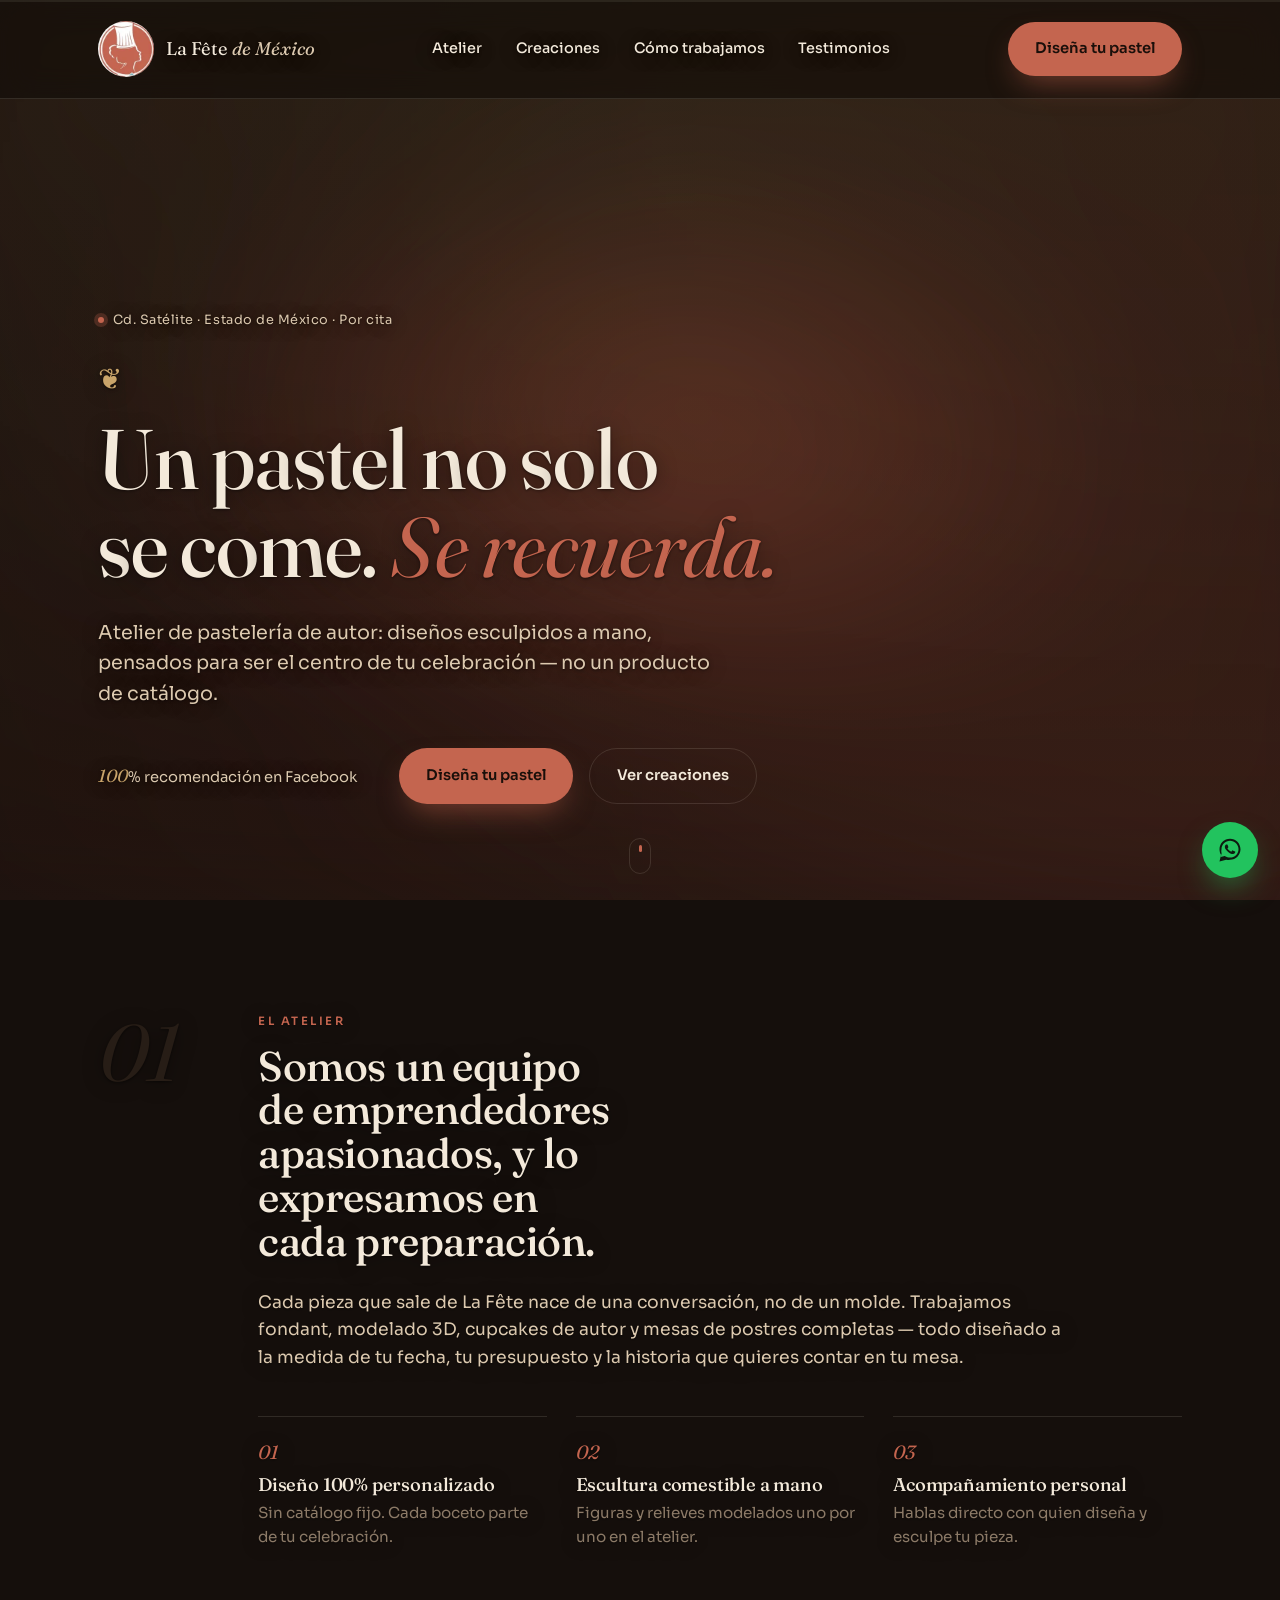
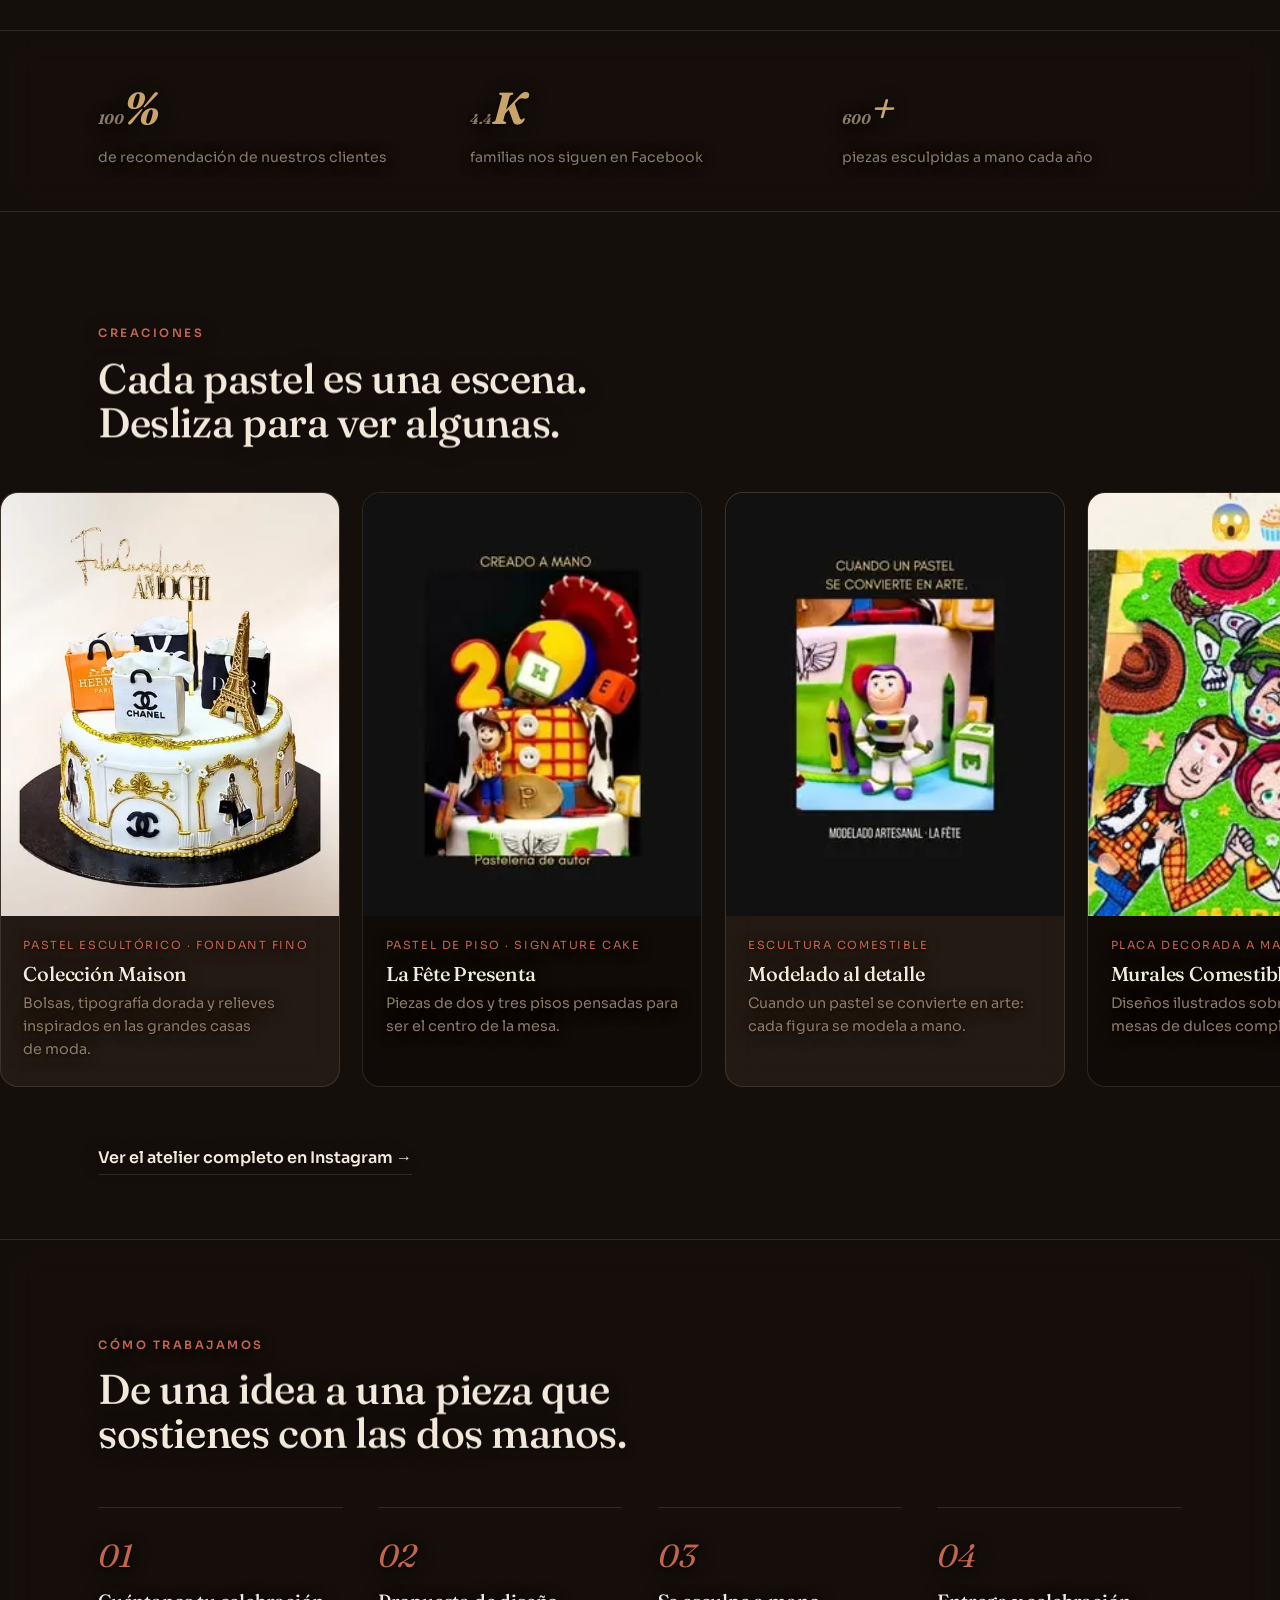
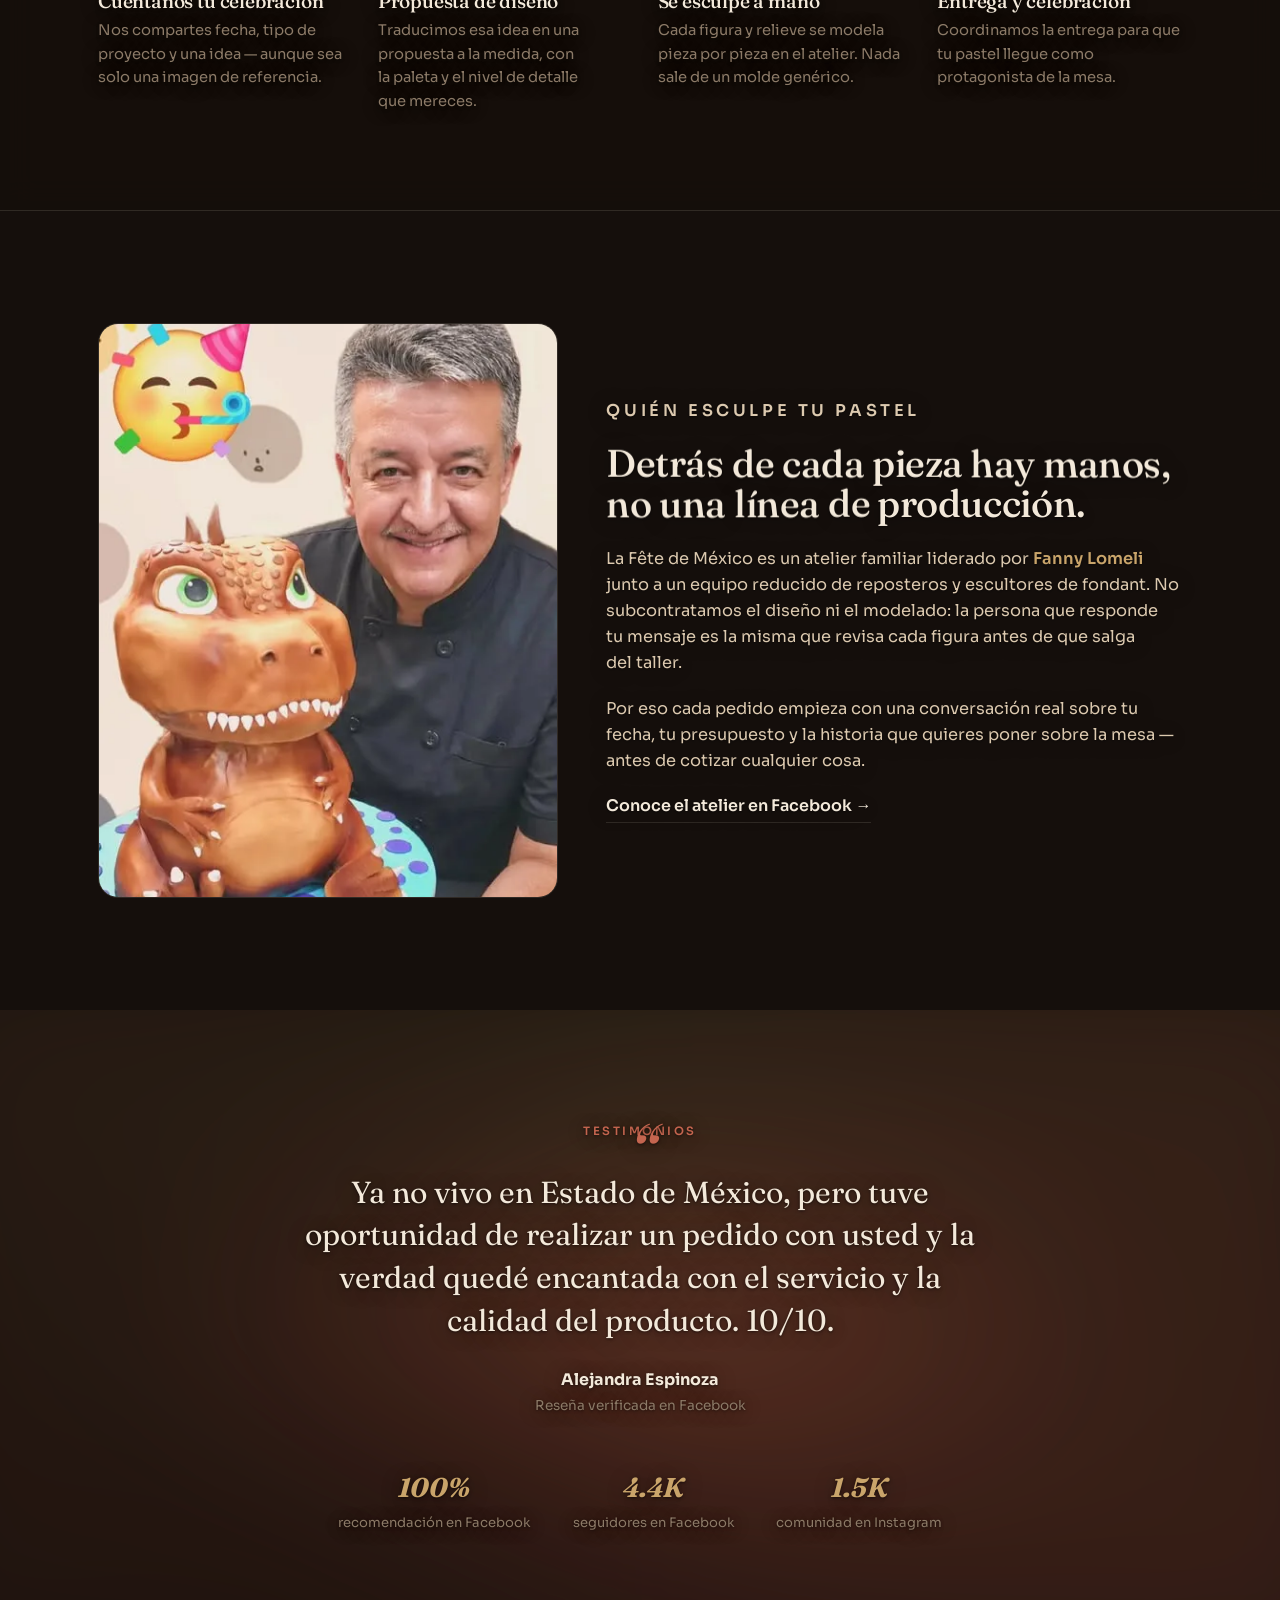
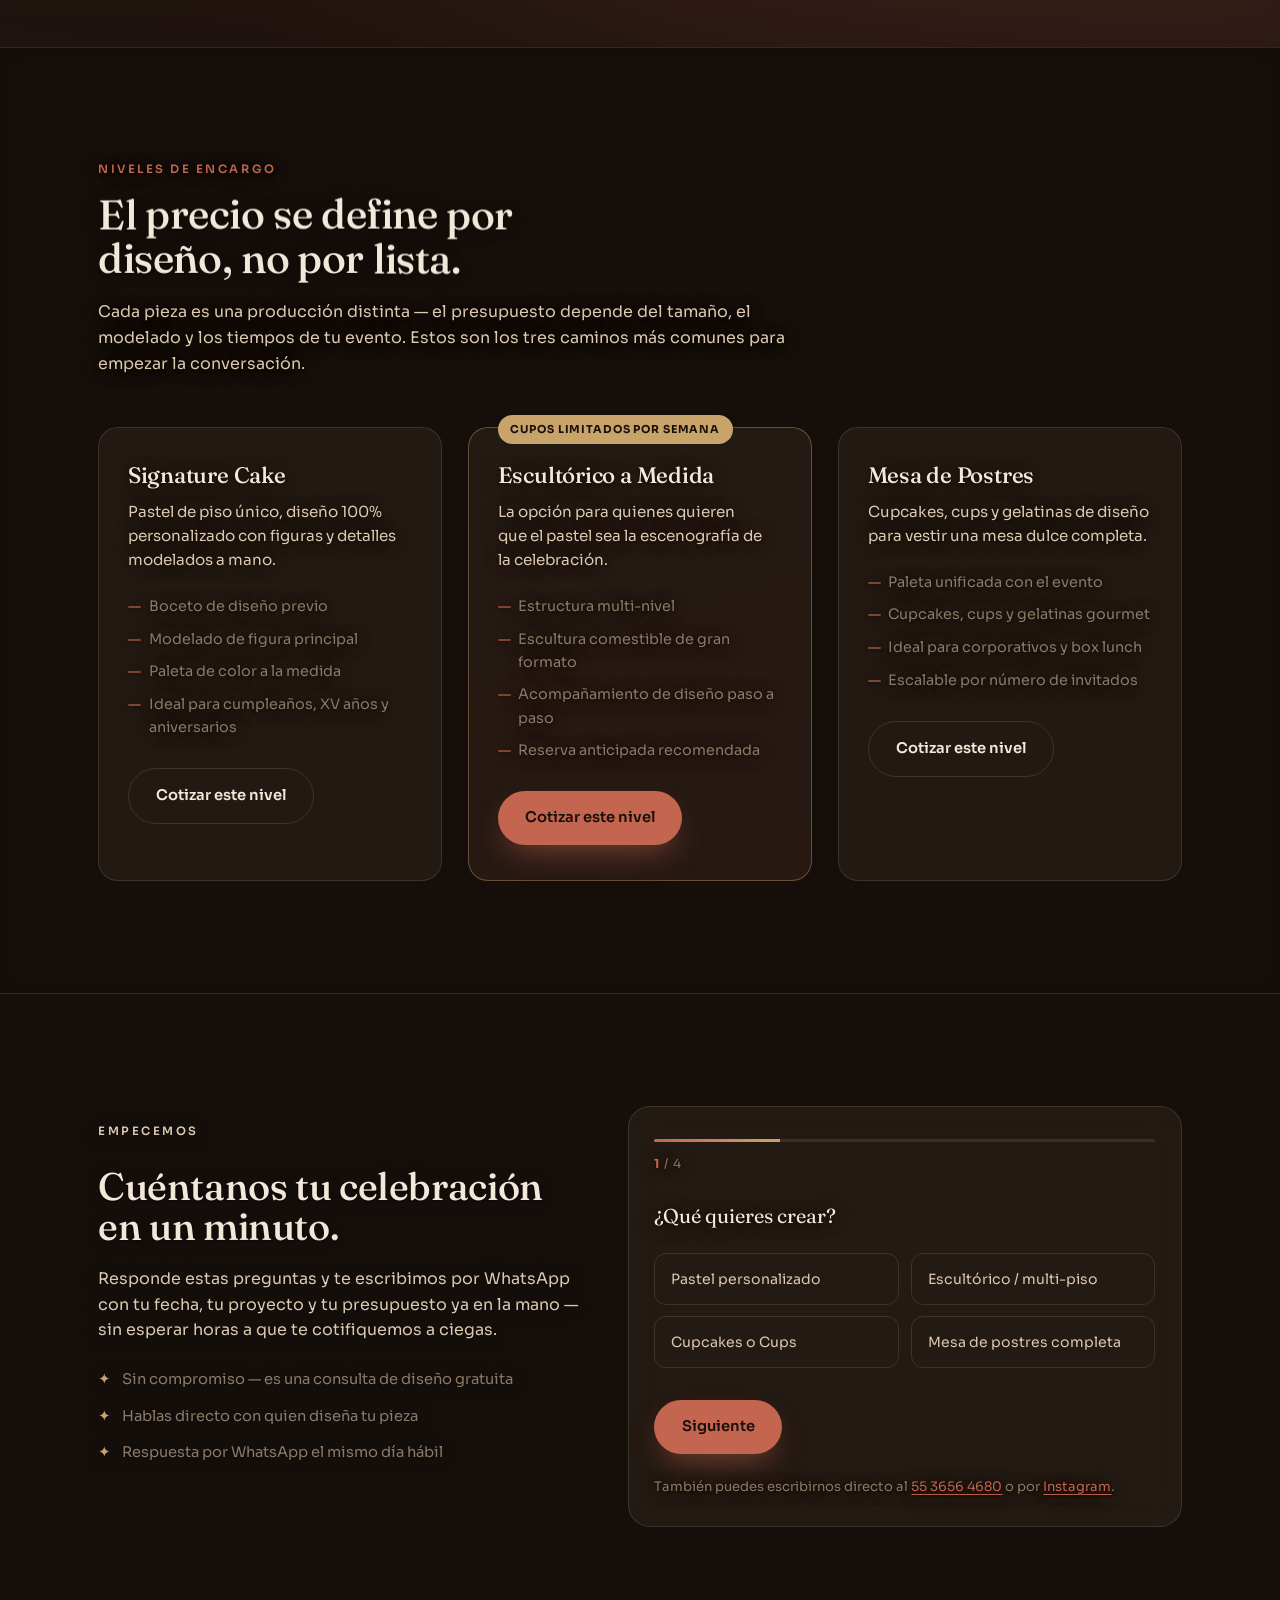
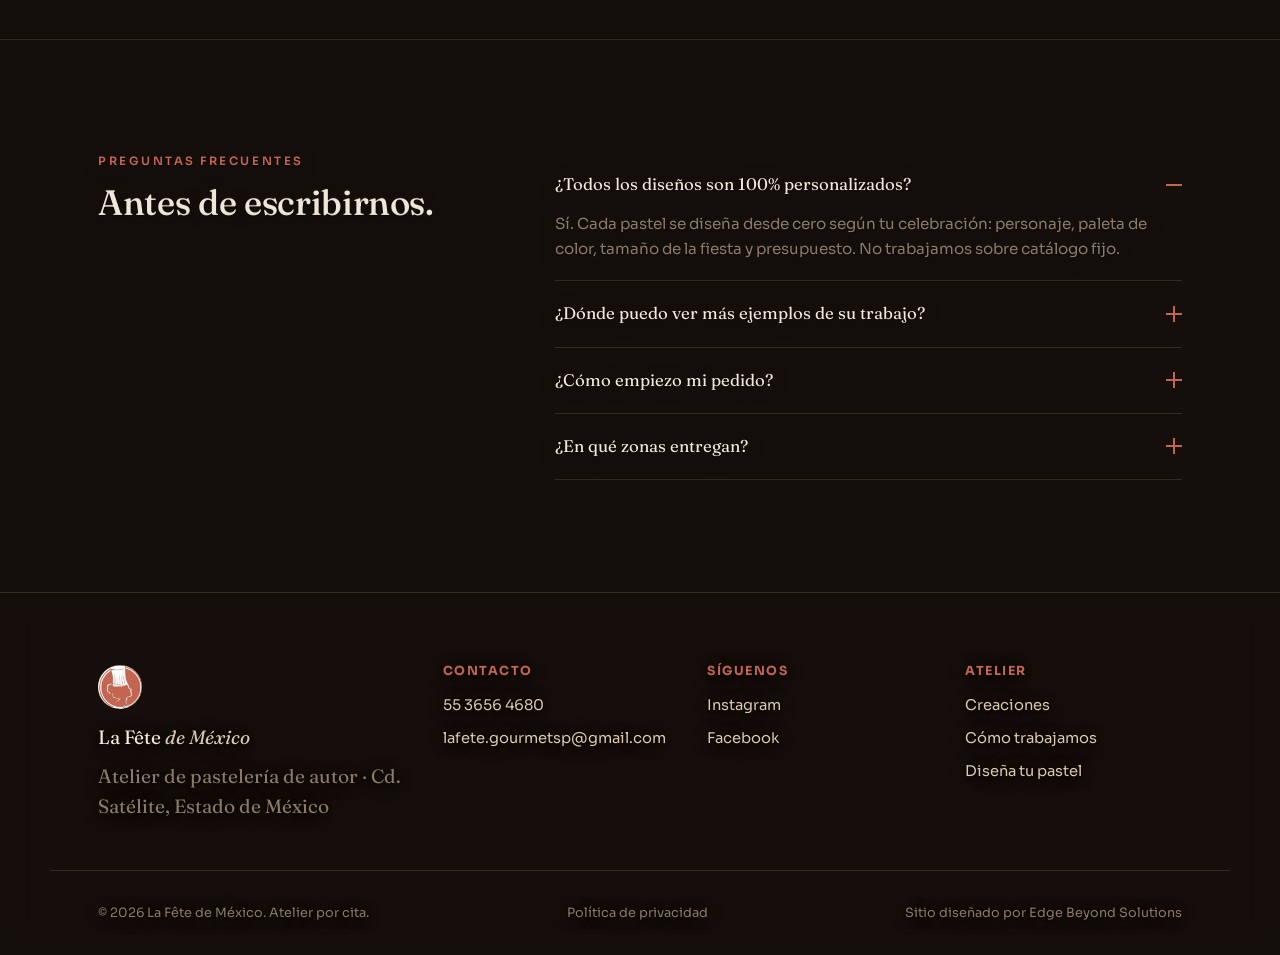
==== index.html @ 882f6e7d "Se integra video a sitio Se integra video a sitio" ====
<!doctype html>
<html lang="es-MX">
<head>
<meta charset="UTF-8" />
<meta name="viewport" content="width=device-width, initial-scale=1, viewport-fit=cover" />
<title>La Fête de México — Atelier de Pastelería de Autor</title>
<meta name="description" content="Atelier de pastelería de autor en Cd. Satélite, Estado de México. Pasteles fondant, esculturas comestibles, mesas de postres y cupcakes 100% personalizados, por cita." />

<!-- Open Graph -->
<meta property="og:type" content="website" />
<meta property="og:site_name" content="La Fête de México" />
<meta property="og:title" content="La Fête de México — Atelier de Pastelería de Autor" />
<meta property="og:description" content="Cada pastel es una escena que se recuerda. Diseño 100% personalizado, esculpido a mano en Cd. Satélite, Estado de México." />
<meta property="og:image" content="assets/img/cake-luxury-chanel.webp" />
<meta property="og:locale" content="es_MX" />
<meta property="og:url" content="https://lafetedemexico.mx/" />

<!-- Twitter Card -->
<meta name="twitter:card" content="summary_large_image" />
<meta name="twitter:title" content="La Fête de México — Atelier de Pastelería de Autor" />
<meta name="twitter:description" content="Pasteles y esculturas comestibles 100% personalizadas. Diseño, boceto y entrega por cita." />
<meta name="twitter:image" content="assets/img/cake-luxury-chanel.webp" />

<link rel="canonical" href="https://lafetedemexico.mx/" />
<link rel="icon" type="image/webp" href="assets/img/logo.webp" />
<link rel="apple-touch-icon" href="assets/img/logo.webp" />
<meta name="theme-color" content="#150F0C" />

<link rel="preconnect" href="https://fonts.googleapis.com" />
<link rel="preconnect" href="https://fonts.gstatic.com" crossorigin />
<link rel="stylesheet" href="https://fonts.googleapis.com/css2?family=Fraunces:ital,opsz,wght@0,9..144,300;0,9..144,500;0,9..144,600;1,9..144,400;1,9..144,500&family=Sora:wght@300;400;500;600;700&display=swap" />

<link rel="stylesheet" href="styles.css?v=20260913" />

<script type="application/ld+json">
{
  "@context": "https://schema.org",
  "@type": "Bakery",
  "name": "La Fête de México",
  "image": "https://lafetedemexico.mx/assets/img/cake-luxury-chanel.webp",
  "telephone": "+52 55 3656 4680",
  "email": "lafete.gourmetsp@gmail.com",
  "address": {
    "@type": "PostalAddress",
    "addressLocality": "Ciudad Satélite",
    "addressRegion": "Estado de México",
    "addressCountry": "MX"
  },
  "servesCuisine": "Pastelería de autor",
  "priceRange": "$$",
  "sameAs": [
    "https://www.instagram.com/lafetedemexico/",
    "https://www.facebook.com/lafetedemexico"
  ]
}
</script>
</head>
<body>
<a class="skip-link" href="#contenido">Saltar al contenido</a>

<div class="site-video-bg" aria-hidden="true">
  <video autoplay muted loop playsinline webkit-playsinline preload="auto">
    <source src="assets/video/hero-bg-mezcla-ingredientes.mp4" type="video/mp4" />
  </video>
</div>

<!-- Splash -->
<div class="splash" data-splash aria-hidden="true">
  <div class="splash-inner">
    <img src="assets/img/logo.webp" alt="" class="splash-logo" width="72" height="72" />
    <span class="splash-line"></span>
    <span class="splash-word">La Fête</span>
  </div>
</div>

<div class="scroll-progress" aria-hidden="true"><span data-scroll-progress></span></div>

<!-- NAV -->
<header class="nav" data-nav>
  <div class="nav-inner container">
    <a class="nav-brand" href="#top">
      <img src="assets/img/logo.webp" alt="La Fête de México" width="56" height="56" />
      <span>La Fête <em>de México</em></span>
    </a>
    <nav class="nav-links" aria-label="Navegación principal">
      <a class="nav-link" href="#atelier">Atelier</a>
      <a class="nav-link" href="#creaciones">Creaciones</a>
      <a class="nav-link" href="#proceso">Cómo trabajamos</a>
      <a class="nav-link" href="#testimonios">Testimonios</a>
    </nav>
    <a class="btn btn-primary nav-cta" href="#disena" data-magnetic data-magnetic-strength="0.25">Diseña tu pastel</a>
    <button class="nav-burger" data-nav-burger aria-label="Abrir menú" aria-expanded="false" aria-controls="nav-mobile">
      <span></span><span></span><span></span>
    </button>
  </div>
</header>

<div class="nav-mobile" id="nav-mobile" data-nav-mobile aria-hidden="true">
  <nav aria-label="Navegación móvil">
    <a href="#atelier" data-nav-mobile-link>Atelier</a>
    <a href="#creaciones" data-nav-mobile-link>Creaciones</a>
    <a href="#proceso" data-nav-mobile-link>Cómo trabajamos</a>
    <a href="#testimonios" data-nav-mobile-link>Testimonios</a>
    <a href="#disena" class="btn btn-primary" data-nav-mobile-link>Diseña tu pastel</a>
  </nav>
</div>

<main id="contenido">

  <!-- HERO -->
  <section class="hero" id="top">
    <div class="hero-scrim" aria-hidden="true"></div>
    <div class="hero-mesh section-with-mesh" aria-hidden="true"></div>
    <div class="hero-inner container">
      <div class="hero-meta reveal" data-reveal><span class="dot"></span><span>Cd. Satélite · Estado de México · Por cita</span></div>
      <span class="hero-glyph" aria-hidden="true">❦</span>
      <h1 class="hero-title" data-split="chars">Un pastel no solo <br />se come. <em>Se recuerda.</em></h1>
      <p class="hero-sub reveal" data-reveal>Atelier de pastelería de autor: diseños esculpidos a mano, pensados para ser el centro de tu celebración — no un producto de catálogo.</p>
      <div class="hero-foot reveal" data-reveal>
        <div class="hero-rating">
          <span data-count-to="100">0</span>% recomendación en Facebook
        </div>
        <div class="hero-actions">
          <a class="btn btn-primary" href="#disena" data-magnetic data-magnetic-strength="0.3">Diseña tu pastel</a>
          <a class="btn btn-ghost" href="#creaciones">Ver creaciones</a>
        </div>
      </div>
    </div>
    <a class="hero-scroll-cue" href="#atelier" aria-label="Bajar a la siguiente sección">
      <span></span>
    </a>
  </section>

  <!-- ATELIER / MANIFESTO -->
  <section class="atelier" id="atelier">
    <div class="container atelier-grid">
      <div class="atelier-num reveal" data-reveal>01</div>
      <div class="atelier-copy">
        <p class="kicker reveal" data-reveal>El atelier</p>
        <h2 class="reveal" data-split="words">Somos un equipo de emprendedores apasionados, y lo expresamos en cada preparación.</h2>
        <p class="atelier-lead reveal" data-reveal>Cada pieza que sale de La Fête nace de una conversación, no de un molde. Trabajamos fondant, modelado 3D, cupcakes de autor y mesas de postres completas — todo diseñado a la medida de tu fecha, tu presupuesto y la historia que quieres contar en tu mesa.</p>
        <div class="atelier-pillars">
          <div class="pillar reveal" data-reveal>
            <span class="pillar-n">01</span>
            <h3>Diseño 100% personalizado</h3>
            <p>Sin catálogo fijo. Cada boceto parte de tu celebración.</p>
          </div>
          <div class="pillar reveal" data-reveal>
            <span class="pillar-n">02</span>
            <h3>Escultura comestible a mano</h3>
            <p>Figuras y relieves modelados uno por uno en el atelier.</p>
          </div>
          <div class="pillar reveal" data-reveal>
            <span class="pillar-n">03</span>
            <h3>Acompañamiento personal</h3>
            <p>Hablas directo con quien diseña y esculpe tu pieza.</p>
          </div>
        </div>
      </div>
    </div>
    <div class="stats-strip">
      <div class="container stats-strip-inner" data-stats>
        <!-- filled by JS from data.stats, hardcoded fallback below -->
        <div class="stat reveal" data-reveal><strong><span data-count-to="100">0</span>%</strong><span>de recomendación de nuestros clientes</span></div>
        <div class="stat reveal" data-reveal><strong><span data-count-to="4.4">0</span>K</strong><span>familias nos siguen en Facebook</span></div>
        <div class="stat reveal" data-reveal><strong><span data-count-to="600">0</span>+</strong><span>piezas esculpidas a mano cada año</span></div>
      </div>
    </div>
  </section>

  <!-- SHOWCASE PINNED -->
  <section class="showcase" id="creaciones">
    <div class="container showcase-head">
      <p class="kicker reveal" data-reveal>Creaciones</p>
      <h2 class="reveal" data-split="words">Cada pastel es una escena. Desliza para ver algunas.</h2>
    </div>
    <div class="showcase-track" data-showcase>
      <article class="show-card"><figure><img src="assets/img/cake-luxury-chanel.webp" alt="Pastel escultórico con bolsas de moda en fondant dorado" loading="lazy" decoding="async" /></figure><div class="show-card-meta"><span>Pastel escultórico · Fondant fino</span><h3>Colección Maison</h3><p>Bolsas, tipografía dorada y relieves inspirados en las grandes casas de moda.</p></div></article>
      <article class="show-card show-card-dark"><figure><img src="assets/img/tiered-toystory-hero.webp" alt="Pastel de piso con modelado de personaje en 3D" loading="lazy" decoding="async" /></figure><div class="show-card-meta"><span>Pastel de piso · Signature Cake</span><h3>La Fête Presenta</h3><p>Piezas de dos y tres pisos pensadas para ser el centro de la mesa.</p></div></article>
      <article class="show-card"><figure><img src="assets/img/buzz-detail.webp" alt="Detalle de escultura comestible de Buzz Lightyear en fondant" loading="lazy" decoding="async" /></figure><div class="show-card-meta"><span>Escultura comestible</span><h3>Modelado al detalle</h3><p>Cuando un pastel se convierte en arte: cada figura se modela a mano.</p></div></article>
      <article class="show-card show-card-dark"><figure><img src="assets/img/mural-toystory.webp" alt="Mural comestible de Toy Story sobre placa de fondant" loading="lazy" decoding="async" /></figure><div class="show-card-meta"><span>Placa decorada a mano</span><h3>Murales Comestibles</h3><p>Diseños ilustrados sobre fondant para mesas de dulces completas.</p></div></article>
      <article class="show-card"><figure><img src="assets/img/cake-bluey.webp" alt="Pastel infantil personalizado de Bluey" loading="lazy" decoding="async" /></figure><div class="show-card-meta"><span>Pastel infantil personalizado</span><h3>Diseños con alma</h3><p>Cada celebración tiene un protagonista distinto.</p></div></article>
      <article class="show-card"><figure><img src="assets/img/cupcakes-pikachu.webp" alt="Charola de cupcakes personalizados de Pikachu" loading="lazy" decoding="async" /></figure><div class="show-card-meta"><span>Mesa de dulces</span><h3>Cupcakes Individuales</h3><p>El mismo nivel de detalle que un pastel de piso, en formato individual.</p></div></article>
      <article class="show-card show-card-dark"><figure><img src="assets/img/cake-mario-galaxy.webp" alt="Pastel escultórico temático de Mario Galaxy" loading="lazy" decoding="async" /></figure><div class="show-card-meta"><span>Pastel escultórico</span><h3>Escenografía Comestible</h3><p>Mundos completos recreados en fondant.</p></div></article>
      <article class="show-card"><figure><img src="assets/img/cake-coraline.webp" alt="Pastel ilustrado inspirado en Coraline" loading="lazy" decoding="async" /></figure><div class="show-card-meta"><span>Placa decorada a mano</span><h3>Ilustración sobre Fondant</h3><p>Del boceto a la mesa: ilustraciones originales sobre fondant.</p></div></article>
      <article class="show-card"><figure><img src="assets/img/cupcakes-mesa-dulce.webp" alt="Mesa de postres con cupcakes y gelatinas de diseño" loading="lazy" decoding="async" /></figure><div class="show-card-meta"><span>Gelatinas &amp; Cups</span><h3>Mesas de Postres</h3><p>Cups y gelatinas de diseño que visten una mesa completa.</p></div></article>
    </div>
    <div class="container showcase-foot">
      <a class="link-arrow" href="https://www.instagram.com/lafetedemexico/" target="_blank" rel="noopener">Ver el atelier completo en Instagram →</a>
    </div>
  </section>

  <!-- PROCESO -->
  <section class="proceso" id="proceso">
    <div class="container">
      <p class="kicker reveal" data-reveal>Cómo trabajamos</p>
      <h2 class="reveal" data-split="words">De una idea a una pieza que sostienes con las dos manos.</h2>
      <div class="proceso-grid">
        <div class="proceso-step reveal" data-reveal>
          <span class="proceso-n">01</span>
          <h3>Cuéntanos tu celebración</h3>
          <p>Nos compartes fecha, tipo de proyecto y una idea — aunque sea solo una imagen de referencia.</p>
        </div>
        <div class="proceso-step reveal" data-reveal>
          <span class="proceso-n">02</span>
          <h3>Propuesta de diseño</h3>
          <p>Traducimos esa idea en una propuesta a la medida, con la paleta y el nivel de detalle que mereces.</p>
        </div>
        <div class="proceso-step reveal" data-reveal>
          <span class="proceso-n">03</span>
          <h3>Se esculpe a mano</h3>
          <p>Cada figura y relieve se modela pieza por pieza en el atelier. Nada sale de un molde genérico.</p>
        </div>
        <div class="proceso-step reveal" data-reveal>
          <span class="proceso-n">04</span>
          <h3>Entrega y celebración</h3>
          <p>Coordinamos la entrega para que tu pastel llegue como protagonista de la mesa.</p>
        </div>
      </div>
    </div>
  </section>

  <!-- AUTORIDAD -->
  <section class="autoridad">
    <div class="container autoridad-grid">
      <figure class="autoridad-figure reveal" data-reveal>
        <img src="assets/img/equipo-chef-dino.webp" alt="Chef pastelero de La Fête de México sosteniendo una escultura comestible de dinosaurio en fondant" loading="lazy" decoding="async" />
      </figure>
      <div class="autoridad-copy">
        <p class="kicker reveal" data-reveal>Quién esculpe tu pastel</p>
        <h2 class="reveal" data-split="words">Detrás de cada pieza hay manos, no una línea de producción.</h2>
        <p class="reveal" data-reveal>La Fête de México es un atelier familiar liderado por <strong>Fanny Lomeli</strong> junto a un equipo reducido de reposteros y escultores de fondant. No subcontratamos el diseño ni el modelado: la persona que responde tu mensaje es la misma que revisa cada figura antes de que salga del taller.</p>
        <p class="reveal" data-reveal>Por eso cada pedido empieza con una conversación real sobre tu fecha, tu presupuesto y la historia que quieres poner sobre la mesa — antes de cotizar cualquier cosa.</p>
        <a class="link-arrow reveal" data-reveal href="https://www.facebook.com/lafetedemexico" target="_blank" rel="noopener">Conoce el atelier en Facebook →</a>
      </div>
    </div>
  </section>

  <!-- TESTIMONIOS -->
  <section class="testimonios" id="testimonios">
    <div class="section-with-mesh testimonios-mesh" aria-hidden="true"></div>
    <div class="container testimonios-inner">
      <p class="kicker reveal" data-reveal>Testimonios</p>
      <blockquote class="testimonio-quote reveal" data-reveal>
        <span class="quote-mark" aria-hidden="true">&ldquo;</span>
        <p>Ya no vivo en Estado de México, pero tuve oportunidad de realizar un pedido con usted y la verdad quedé encantada con el servicio y la calidad del producto. 10/10.</p>
        <footer><strong>Alejandra Espinoza</strong><span>Reseña verificada en Facebook</span></footer>
      </blockquote>
      <div class="testimonios-badges">
        <div class="badge reveal" data-reveal><strong>100%</strong><span>recomendación en Facebook</span></div>
        <div class="badge reveal" data-reveal><strong>4.4K</strong><span>seguidores en Facebook</span></div>
        <div class="badge reveal" data-reveal><strong>1.5K</strong><span>comunidad en Instagram</span></div>
      </div>
    </div>
  </section>

  <!-- NIVELES / PRICING AS DESIGN -->
  <section class="niveles">
    <div class="container">
      <p class="kicker reveal" data-reveal>Niveles de encargo</p>
      <h2 class="reveal" data-split="words">El precio se define por diseño, no por lista.</h2>
      <p class="niveles-sub reveal" data-reveal>Cada pieza es una producción distinta — el presupuesto depende del tamaño, el modelado y los tiempos de tu evento. Estos son los tres caminos más comunes para empezar la conversación.</p>
      <div class="niveles-grid">
        <article class="tier-card reveal" data-reveal>
          <h3>Signature Cake</h3>
          <p class="tier-desc">Pastel de piso único, diseño 100% personalizado con figuras y detalles modelados a mano.</p>
          <ul>
            <li>Boceto de diseño previo</li>
            <li>Modelado de figura principal</li>
            <li>Paleta de color a la medida</li>
            <li>Ideal para cumpleaños, XV años y aniversarios</li>
          </ul>
          <a class="btn btn-ghost" href="#disena">Cotizar este nivel</a>
        </article>
        <article class="tier-card tier-featured reveal" data-reveal>
          <span class="tier-flag">Cupos limitados por semana</span>
          <h3>Escultórico a Medida</h3>
          <p class="tier-desc">La opción para quienes quieren que el pastel sea la escenografía de la celebración.</p>
          <ul>
            <li>Estructura multi-nivel</li>
            <li>Escultura comestible de gran formato</li>
            <li>Acompañamiento de diseño paso a paso</li>
            <li>Reserva anticipada recomendada</li>
          </ul>
          <a class="btn btn-primary" href="#disena">Cotizar este nivel</a>
        </article>
        <article class="tier-card reveal" data-reveal>
          <h3>Mesa de Postres</h3>
          <p class="tier-desc">Cupcakes, cups y gelatinas de diseño para vestir una mesa dulce completa.</p>
          <ul>
            <li>Paleta unificada con el evento</li>
            <li>Cupcakes, cups y gelatinas gourmet</li>
            <li>Ideal para corporativos y box lunch</li>
            <li>Escalable por número de invitados</li>
          </ul>
          <a class="btn btn-ghost" href="#disena">Cotizar este nivel</a>
        </article>
      </div>
    </div>
  </section>

  <!-- FORMULARIO MULTI-PASO -->
  <section class="disena" id="disena">
    <div class="container disena-grid">
      <div class="disena-copy">
        <p class="kicker reveal" data-reveal>Empecemos</p>
        <h2 class="reveal" data-split="words">Cuéntanos tu celebración en un minuto.</h2>
        <p class="reveal" data-reveal>Responde estas preguntas y te escribimos por WhatsApp con tu fecha, tu proyecto y tu presupuesto ya en la mano — sin esperar horas a que te cotifiquemos a ciegas.</p>
        <ul class="disena-points">
          <li>Sin compromiso — es una consulta de diseño gratuita</li>
          <li>Hablas directo con quien diseña tu pieza</li>
          <li>Respuesta por WhatsApp el mismo día hábil</li>
        </ul>
      </div>

      <form class="wizard" data-wizard novalidate>
        <div class="wizard-progress" aria-hidden="true"><span data-wizard-bar></span></div>
        <p class="wizard-step-label"><span data-wizard-current>1</span> / 4</p>

        <fieldset class="wizard-step is-active" data-wizard-step="1">
          <legend>¿Qué quieres crear?</legend>
          <div class="option-grid" data-option-group="proyecto">
            <button type="button" class="option-card" data-value="Pastel personalizado">Pastel personalizado</button>
            <button type="button" class="option-card" data-value="Escultórico / multi-piso">Escultórico / multi-piso</button>
            <button type="button" class="option-card" data-value="Cupcakes o Cups">Cupcakes o Cups</button>
            <button type="button" class="option-card" data-value="Mesa de postres completa">Mesa de postres completa</button>
          </div>
        </fieldset>

        <fieldset class="wizard-step" data-wizard-step="2">
          <legend>¿Cuándo es tu celebración?</legend>
          <div class="field">
            <input type="date" name="fecha" id="wz-fecha" placeholder=" " />
            <label for="wz-fecha">Fecha del evento</label>
          </div>
          <div class="option-grid option-grid-2" data-option-group="tipo-evento">
            <button type="button" class="option-card" data-value="Cumpleaños">Cumpleaños</button>
            <button type="button" class="option-card" data-value="XV años / Boda">XV años / Boda</button>
            <button type="button" class="option-card" data-value="Corporativo">Corporativo</button>
            <button type="button" class="option-card" data-value="Otro">Otro</button>
          </div>
        </fieldset>

        <fieldset class="wizard-step" data-wizard-step="3">
          <legend>¿Cuál es tu presupuesto aproximado?</legend>
          <div class="option-grid" data-option-group="presupuesto">
            <button type="button" class="option-card" data-value="$800 – $1,500 MXN">$800 – $1,500</button>
            <button type="button" class="option-card" data-value="$1,500 – $3,000 MXN">$1,500 – $3,000</button>
            <button type="button" class="option-card" data-value="$3,000 – $6,000 MXN">$3,000 – $6,000</button>
            <button type="button" class="option-card" data-value="Más de $6,000 MXN">Más de $6,000</button>
          </div>
        </fieldset>

        <fieldset class="wizard-step" data-wizard-step="4">
          <legend>¿Cómo te contactamos?</legend>
          <div class="field">
            <input type="text" name="nombre" id="wz-nombre" placeholder=" " required />
            <label for="wz-nombre">Tu nombre</label>
          </div>
          <div class="field">
            <input type="tel" name="whatsapp" id="wz-whatsapp" placeholder=" " required />
            <label for="wz-whatsapp">Tu WhatsApp</label>
          </div>
          <div class="field">
            <textarea name="detalle" id="wz-detalle" rows="2" placeholder=" "></textarea>
            <label for="wz-detalle">Cuéntanos tu idea (opcional)</label>
          </div>
        </fieldset>

        <div class="wizard-nav">
          <button type="button" class="btn btn-ghost" data-wizard-back>Atrás</button>
          <button type="button" class="btn btn-primary" data-wizard-next>Siguiente</button>
          <button type="submit" class="btn btn-primary cta-submit" data-wizard-submit hidden>
            <span class="cta-form-label">Agendar consulta gratuita por WhatsApp</span>
            <span class="cta-form-spinner"></span>
          </button>
        </div>

        <p class="wizard-fallback">También puedes escribirnos directo al <a href="tel:+525536564680">55 3656 4680</a> o por <a href="https://www.instagram.com/lafetedemexico/" target="_blank" rel="noopener">Instagram</a>.</p>
      </form>
    </div>
  </section>

  <!-- FAQ -->
  <section class="faq">
    <div class="container faq-grid">
      <div>
        <p class="kicker reveal" data-reveal>Preguntas frecuentes</p>
        <h2 class="reveal" data-split="words">Antes de escribirnos.</h2>
      </div>
      <div class="faq-list" data-faq>
        <details class="faq-item reveal" data-reveal open>
          <summary>¿Todos los diseños son 100% personalizados?<span class="faq-icon" aria-hidden="true"></span></summary>
          <p>Sí. Cada pastel se diseña desde cero según tu celebración: personaje, paleta de color, tamaño de la fiesta y presupuesto. No trabajamos sobre catálogo fijo.</p>
        </details>
        <details class="faq-item reveal" data-reveal>
          <summary>¿Dónde puedo ver más ejemplos de su trabajo?<span class="faq-icon" aria-hidden="true"></span></summary>
          <p>En nuestro Instagram y Facebook (@lafetedemexico) publicamos el detrás de cámaras de cada pieza — del boceto al pastel terminado.</p>
        </details>
        <details class="faq-item reveal" data-reveal>
          <summary>¿Cómo empiezo mi pedido?<span class="faq-icon" aria-hidden="true"></span></summary>
          <p>Con el formulario de esta página: nos cuentas fecha, tipo de proyecto y presupuesto aproximado, y te contactamos por WhatsApp para afinar el diseño contigo.</p>
        </details>
        <details class="faq-item reveal" data-reveal>
          <summary>¿En qué zonas entregan?<span class="faq-icon" aria-hidden="true"></span></summary>
          <p>Atendemos Cd. Satélite y la Zona Metropolitana del Estado de México. Escríbenos tu ubicación exacta y te confirmamos cobertura y logística de entrega.</p>
        </details>
      </div>
    </div>
  </section>

</main>

<!-- FOOTER -->
<footer class="site-footer">
  <div class="container footer-grid">
    <div class="footer-brand">
      <img src="assets/img/logo.webp" alt="La Fête de México" width="44" height="44" />
      <p>La Fête <em>de México</em></p>
      <p class="footer-tag">Atelier de pastelería de autor · Cd. Satélite, Estado de México</p>
    </div>
    <div class="footer-col">
      <h4>Contacto</h4>
      <a href="tel:+525536564680">55 3656 4680</a>
      <a href="mailto:lafete.gourmetsp@gmail.com">lafete.gourmetsp@gmail.com</a>
    </div>
    <div class="footer-col">
      <h4>Síguenos</h4>
      <a href="https://www.instagram.com/lafetedemexico/" target="_blank" rel="noopener">Instagram</a>
      <a href="https://www.facebook.com/lafetedemexico" target="_blank" rel="noopener">Facebook</a>
    </div>
    <div class="footer-col">
      <h4>Atelier</h4>
      <a href="#creaciones">Creaciones</a>
      <a href="#proceso">Cómo trabajamos</a>
      <a href="#disena">Diseña tu pastel</a>
    </div>
  </div>
  <div class="container footer-bottom">
    <p>&copy; <span data-year>2026</span> La Fête de México. Atelier por cita.</p>
    <div class="footer-bottom-links">
      <a href="privacidad.html">Política de privacidad</a>
    </div>
    <p class="footer-credit">Sitio diseñado por Edge Beyond Solutions</p>
  </div>
</footer>

<a class="wa-float" href="https://wa.me/525536564680?text=Hola%2C%20quiero%20cotizar%20un%20pastel" target="_blank" rel="noopener" aria-label="Escríbenos por WhatsApp" data-magnetic data-magnetic-strength="0.2">
  <svg viewBox="0 0 32 32" aria-hidden="true"><path d="M16.02 3C9.4 3 4 8.36 4 15c0 2.4.66 4.63 1.8 6.54L4 29l7.66-1.75A11.9 11.9 0 0 0 16.02 27C22.64 27 28 21.64 28 15S22.64 3 16.02 3zm0 21.7c-2.06 0-3.99-.57-5.63-1.55l-.4-.24-4.55 1.04 1.06-4.44-.26-.42A9.6 9.6 0 0 1 6.3 15c0-5.36 4.36-9.7 9.72-9.7 5.36 0 9.7 4.34 9.7 9.7s-4.34 9.7-9.7 9.7zm5.32-7.26c-.29-.15-1.72-.85-1.99-.94-.27-.1-.46-.15-.66.14-.2.29-.76.94-.93 1.13-.17.2-.34.22-.63.07-.29-.15-1.22-.45-2.32-1.43-.86-.76-1.44-1.71-1.61-2-.17-.29-.02-.45.13-.6.13-.13.29-.34.44-.51.15-.17.2-.29.29-.49.1-.2.05-.37-.02-.51-.07-.15-.66-1.59-.9-2.18-.24-.57-.48-.49-.66-.5h-.56c-.2 0-.51.07-.78.37-.27.29-1.02 1-1.02 2.44s1.05 2.83 1.2 3.03c.15.2 2.06 3.15 5 4.41.7.3 1.24.48 1.67.62.7.22 1.34.19 1.84.12.56-.08 1.72-.7 1.96-1.38.24-.68.24-1.26.17-1.38-.07-.12-.26-.2-.55-.34z"/></svg>
</a>

<script defer src="lib/gsap.min.js"></script>
<script defer src="lib/ScrollTrigger.min.js"></script>
<script defer src="lib/manifest.js"></script>
<script defer src="main.js?v=20260913"></script>
</body>
</html>
---- styles.css ----
/* =============================================================
   1. Tokens
   ============================================================= */
@property --mesh-angle { syntax: "<angle>"; inherits: false; initial-value: 0deg; }
@property --mesh-x     { syntax: "<percentage>"; inherits: false; initial-value: 50%; }
@property --mesh-y     { syntax: "<percentage>"; inherits: false; initial-value: 50%; }
@property --angle      { syntax: "<angle>"; inherits: false; initial-value: 0deg; }

:root {
  --bg:        #150F0C;   /* warm near-black, espresso */
  --bg-2:      #1D1611;
  --bg-3:      #271D16;   /* card */
  --cream:     #F3E9DA;   /* text on dark, never pure white */
  --cream-2:   #DCC9AF;
  --cream-3:   #8C7A67;   /* metadata / muted */
  --accent:    #C4654F;   /* terracota — del logo real */
  --accent-2:  #9B4B39;
  --gold:      #C9A46A;   /* dorado secundario */
  --line:      rgba(243,233,218,.12);

  /* Paneles translúcidos: todo flota sobre el video de fondo */
  --panel:     rgba(21,15,12,.74);   /* nav, footer, secciones con texto denso */
  --panel-2:   rgba(21,15,12,.88);
  --card:      rgba(39,29,22,.8);    /* tarjetas: showcase, niveles, wizard */

  --serif: "Fraunces", "Iowan Old Style", Georgia, serif;
  --sans: "Sora", -apple-system, BlinkMacSystemFont, "Segoe UI", sans-serif;

  --ease-out:  cubic-bezier(0.16, 1, 0.3, 1);
  --ease-in:   cubic-bezier(0.7, 0, 0.84, 0);
  --ease-soft: cubic-bezier(0.25, 0.46, 0.45, 0.94);
  --ease-bounce: cubic-bezier(0.34, 1.56, 0.64, 1);

  --container: 1180px;
}

/* =============================================================
   2. Reset & base
   ============================================================= */
*, *::before, *::after { box-sizing: border-box; margin: 0; }
html { -webkit-text-size-adjust: 100%; tab-size: 2; scroll-behavior: smooth; overflow-x: clip; }
@media (prefers-reduced-motion: reduce) { html { scroll-behavior: auto; } }

body {
  font-family: var(--sans);
  font-size: 16px;
  line-height: 1.6;
  background: var(--bg);
  color: var(--cream);
  -webkit-font-smoothing: antialiased;
  text-rendering: optimizeLegibility;
  overflow-x: clip;
  overscroll-behavior-y: none;
  /* Halo oscuro sutil: mantiene el texto legible sobre los momentos más
     claros del video de fondo, casi imperceptible sobre tarjetas/paneles
     ya oscuros. */
  text-shadow: 0 1px 3px rgba(0,0,0,.55), 0 2px 20px rgba(0,0,0,.4);
}

img, svg, video { display: block; max-width: 100%; }
img { height: auto; }
/* El atributo hidden siempre gana, incluso sobre .btn { display: inline-flex } y similares */
[hidden] { display: none !important; }

/* Video de fondo fijo para todo el sitio: el contenido flota encima. */
.site-video-bg {
  position: fixed; inset: 0; z-index: -2;
  overflow: hidden; background: var(--bg); pointer-events: none;
}
.site-video-bg video { width: 100%; height: 100%; object-fit: cover; object-position: center 50%; }
.site-video-bg::before {
  content: ""; position: absolute; inset: 0;
  background:
    linear-gradient(180deg, rgba(21,15,12,.62) 0%, rgba(21,15,12,.4) 30%, rgba(21,15,12,.55) 70%, rgba(21,15,12,.85) 100%),
    linear-gradient(90deg, rgba(21,15,12,.35), transparent 40%, transparent 60%, rgba(21,15,12,.35));
}
@media (prefers-reduced-motion: reduce) {
  .site-video-bg video { display: none; }
  .site-video-bg { background: var(--bg); }
}
button { font: inherit; color: inherit; cursor: pointer; border: 0; background: none; }
a { color: inherit; text-decoration: none; }
p { text-wrap: pretty; }
h1, h2, h3, h4 { text-wrap: balance; line-height: 1.05; letter-spacing: -0.01em; font-family: var(--serif); font-weight: 500; }
ul { list-style: none; padding: 0; }
::selection { background: var(--accent); color: var(--cream); }

/* Sin halo de texto sobre superficies propias claras/sólidas (botones, inputs, chips) */
.btn, .option-card, .tier-flag, .field input, .field textarea, .wa-float { text-shadow: none; }

:focus-visible {
  outline: 2px solid var(--accent);
  outline-offset: 3px;
  border-radius: 4px;
}

.skip-link {
  position: fixed; top: -100px; left: 1rem; z-index: 9999;
  padding: .6rem 1rem; background: var(--cream); color: var(--bg);
  border-radius: 8px; font-weight: 600;
}
.skip-link:focus { top: 1rem; }

.container { max-width: var(--container); margin-inline: auto; padding-inline: 1.4rem; }

@media (min-width: 720px) { .container { padding-inline: 2.4rem; } }
@media (min-width: 1280px) { .container { padding-inline: 3rem; } }

/* =============================================================
   3. Utilities
   ============================================================= */
.kicker {
  font-family: var(--sans);
  font-size: .72rem;
  letter-spacing: .22em;
  text-transform: uppercase;
  color: var(--accent);
  font-weight: 600;
  margin-bottom: .9rem;
  display: block;
}

.reveal {
  opacity: 0; transform: translateY(36px);
  transition: opacity .85s var(--ease-soft), transform .85s var(--ease-soft);
}
.reveal.is-revealed { opacity: 1; transform: none; }
.reveal[data-split] { opacity: 1; transform: none; } /* defensive: split-text handles its own reveal */

.link-arrow {
  display: inline-flex; align-items: center; gap: .5rem;
  font-weight: 600; color: var(--cream);
  border-bottom: 1px solid var(--line);
  padding-bottom: .2rem;
  transition: border-color .3s var(--ease-out), color .3s var(--ease-out), gap .3s var(--ease-out);
}
.link-arrow:hover { color: var(--accent); border-color: var(--accent); gap: .8rem; }

.has-grain { position: relative; }
.has-grain::after {
  content: ""; position: absolute; inset: 0;
  pointer-events: none; opacity: 0.14; mix-blend-mode: overlay;
  background-image: url("data:image/svg+xml;utf8,<svg xmlns='http://www.w3.org/2000/svg' viewBox='0 0 200 200'><filter id='n'><feTurbulence type='fractalNoise' baseFrequency='0.9' numOctaves='3' stitchTiles='stitch'/><feColorMatrix values='0 0 0 0 0 0 0 0 0 0 0 0 0 0 0 0 0 0 0.5 0'/></filter><rect width='100%25' height='100%25' filter='url(%23n)'/></svg>");
  background-size: 220px 220px;
}

@keyframes ambientZoom {
  0%, 100% { transform: scale(1.05) translate3d(0, 0, 0); }
  50%      { transform: scale(1.12) translate3d(-1%, -1%, 0); }
}
img.ambient-on { animation: ambientZoom 30s ease-in-out infinite; }

/* =============================================================
   4. Buttons & components
   ============================================================= */
.btn {
  display: inline-flex; align-items: center; justify-content: center; gap: .5rem;
  padding: .95rem 1.7rem;
  border-radius: 999px;
  font-weight: 600; font-size: .92rem;
  transition: transform .45s var(--ease-soft), box-shadow .45s var(--ease-soft), background .3s var(--ease-out), color .3s var(--ease-out);
  white-space: nowrap;
}
.btn-primary {
  background: var(--accent); color: #1a0f0a;
  box-shadow: 0 14px 30px -10px rgba(196,101,79,.55);
}
.btn-primary:hover { transform: translateY(-3px); box-shadow: 0 22px 44px -8px rgba(196,101,79,.65); }
.btn-primary:active { transform: translateY(-1px); transition-duration: .12s; }
.btn-ghost {
  background: transparent; color: var(--cream);
  border: 1px solid var(--line);
}
.btn-ghost:hover { border-color: var(--accent); color: var(--accent); transform: translateY(-3px); }

.has-magnetic { display: inline-flex; position: relative; isolation: isolate; }
.magnetic-inner { display: inline-flex; align-items: center; justify-content: center; gap: inherit; will-change: transform; transition: transform .8s var(--ease-soft); }

/* Scroll progress */
.scroll-progress { position: fixed; top: 0; left: 0; right: 0; height: 2px; z-index: 500; background: rgba(243,233,218,.08); pointer-events: none; }
.scroll-progress span { display: block; height: 100%; background: linear-gradient(90deg, var(--accent), var(--gold)); transform-origin: 0 0; transform: scaleX(0); transition: transform .08s linear; }

/* Splash */
.splash {
  position: fixed; inset: 0; z-index: 10000; background: var(--bg);
  display: grid; place-items: center; pointer-events: auto;
  transition: opacity .9s, clip-path 1.1s;
  animation: splashSafety .01s 4.5s forwards;
}
.splash.is-out { opacity: 0; pointer-events: none; clip-path: inset(0 0 100% 0); }
@keyframes splashSafety { to { opacity: 0; pointer-events: none; clip-path: inset(0 0 100% 0); } }
.splash-inner { display: flex; flex-direction: column; align-items: center; gap: 1rem; }
.splash-logo { border-radius: 50%; opacity: .95; }
.splash-line { width: 1px; height: 26px; background: var(--line); overflow: hidden; position: relative; }
.splash-line::after { content: ""; position: absolute; inset: 0; background: var(--accent); transform: translateY(-100%); animation: splashLine 1.4s var(--ease-soft) forwards .2s; }
@keyframes splashLine { to { transform: translateY(0); } }
.splash-word { font-family: var(--serif); font-style: italic; font-size: 1.1rem; letter-spacing: .04em; color: var(--cream-2); }

/* =============================================================
   5. Nav
   ============================================================= */
.nav {
  position: fixed; top: 0; inset-inline: 0; z-index: 200;
  /* El video de fondo corre todo el sitio, así que el nav siempre flota
     traslúcido sobre él — no solo al hacer scroll. */
  background: var(--panel);
  backdrop-filter: blur(16px) saturate(140%);
  -webkit-backdrop-filter: blur(16px) saturate(140%);
  border-bottom: 1px solid var(--line);
  transition: box-shadow .4s var(--ease-out), padding .3s var(--ease-out);
  padding-block: 1.3rem;
}
.nav.is-scrolled {
  background: var(--panel-2);
  box-shadow: 0 10px 30px -18px rgba(0,0,0,.6);
  padding-block: .8rem;
}
@supports not (backdrop-filter: blur(1px)) {
  .nav { background: var(--panel-2); }
}
.nav-inner { display: flex; align-items: center; justify-content: space-between; gap: 1.2rem; }
.nav-brand { display: flex; align-items: center; gap: .75rem; font-family: var(--serif); font-size: 1.15rem; }
.nav-brand img { border-radius: 50%; width: 56px; height: 56px; transition: width .3s var(--ease-out), height .3s var(--ease-out); }
.nav-brand em { font-style: italic; color: var(--cream-2); font-weight: 400; }
.nav.is-scrolled .nav-brand img { width: 44px; height: 44px; }
.nav-links { display: none; align-items: center; gap: 2.1rem; }
.nav-link { position: relative; padding: .25rem 0; font-size: .9rem; font-weight: 500; }
.nav-link::after { content: ""; position: absolute; left: 0; right: 0; bottom: -2px; height: 1px; background: var(--accent); transform: scaleX(0); transform-origin: right; transition: transform .45s var(--ease-out); }
.nav-link:hover::after { transform: scaleX(1); transform-origin: left; }
.nav-cta { display: none; }
@media (min-width: 960px) { .nav-links { display: flex; } .nav-cta { display: inline-flex; } }

.nav-burger { display: grid; gap: 5px; padding: .4rem; }
.nav-burger span { width: 22px; height: 2px; background: var(--cream); transition: transform .3s var(--ease-out), opacity .3s; }
@media (min-width: 960px) { .nav-burger { display: none; } }

.nav-mobile {
  position: fixed; inset: 0; z-index: 190;
  background: var(--bg); color: var(--cream);
  display: grid; place-items: center;
  clip-path: inset(0 0 100% 0);
  transition: clip-path .65s var(--ease-soft);
}
.nav-mobile[aria-hidden="false"] { clip-path: inset(0); }
.nav-mobile nav { display: flex; flex-direction: column; gap: 1.6rem; text-align: center; }
.nav-mobile a { font-family: var(--serif); font-size: 1.7rem; }
.nav-mobile .btn { font-family: var(--sans); font-size: 1rem; margin-top: 1rem; }

/* =============================================================
   6. Hero
   ============================================================= */
.hero {
  position: relative; min-height: 100svh; display: flex; align-items: flex-end;
  overflow: clip; isolation: isolate;
}
.hero-scrim {
  position: absolute; inset: 0; z-index: -1;
  background:
    linear-gradient(180deg, rgba(21,15,12,.3) 0%, rgba(21,15,12,.2) 40%, rgba(21,15,12,.75) 92%, var(--bg) 100%),
    linear-gradient(90deg, rgba(21,15,12,.5) 0%, rgba(21,15,12,.1) 55%);
}
.hero-mesh {
  position: absolute; inset: 0; z-index: -1; pointer-events: none;
}
.section-with-mesh::before {
  content: ""; position: absolute; inset: -10%; z-index: -1;
  background:
    radial-gradient(55% 45% at var(--mesh-x) var(--mesh-y), rgba(196,101,79,.4), transparent 62%),
    conic-gradient(from var(--mesh-angle), rgba(201,164,106,.18), rgba(196,101,79,.22), rgba(155,75,57,.1), rgba(201,164,106,.18));
  filter: blur(90px) saturate(120%);
  opacity: .8;
  animation: meshShift 24s linear infinite;
  mix-blend-mode: screen;
}
@keyframes meshShift {
  0%   { --mesh-angle: 0deg;   --mesh-x: 25%; --mesh-y: 30%; }
  50%  { --mesh-angle: 180deg; --mesh-x: 75%; --mesh-y: 55%; }
  100% { --mesh-angle: 360deg; --mesh-x: 25%; --mesh-y: 30%; }
}

.hero-inner { position: relative; padding-block: 8rem 4.5rem; width: 100%; }
.hero-meta { display: inline-flex; align-items: center; gap: .55rem; font-size: .8rem; letter-spacing: .04em; color: var(--cream-2); margin-bottom: 1.6rem; }
.hero-meta .dot { width: 6px; height: 6px; border-radius: 50%; background: var(--accent); box-shadow: 0 0 0 4px rgba(196,101,79,.25); }
.hero-glyph { display: block; font-size: 1.8rem; color: var(--gold); margin-bottom: .8rem; }
.hero-title { font-size: clamp(2.6rem, 6.6vw, 5.4rem); max-width: 22ch; margin-bottom: 1.6rem; }
.hero-title em { font-style: italic; color: var(--accent); font-weight: 400; }
.hero-sub { max-width: 46ch; font-size: clamp(1.02rem, 1.6vw, 1.2rem); color: var(--cream-2); margin-bottom: 2.4rem; }
.hero-foot { display: flex; flex-wrap: wrap; align-items: center; gap: 1.8rem 2.6rem; }
.hero-rating { font-size: .92rem; color: var(--cream-2); }
.hero-rating span { font-family: var(--serif); font-style: italic; color: var(--gold); font-size: 1.1rem; }
.hero-actions { display: flex; gap: 1rem; flex-wrap: wrap; }

.hero-scroll-cue { position: absolute; bottom: 1.6rem; left: 50%; transform: translateX(-50%); width: 22px; height: 36px; border: 1px solid var(--line); border-radius: 999px; display: none; }
.hero-scroll-cue span { position: absolute; top: 6px; left: 50%; width: 3px; height: 7px; margin-left: -1.5px; background: var(--accent); border-radius: 2px; animation: cueDrop 1.8s ease-in-out infinite; }
@keyframes cueDrop { 0%,100% { opacity: 1; transform: translateY(0); } 50% { opacity: .3; transform: translateY(10px); } }
@media (min-width: 720px) { .hero-scroll-cue { display: block; } }

/* Split text */
.split-char, .split-word { display: inline-block; will-change: transform, opacity; }

/* Count-up base */
[data-count-to] { font-variant-numeric: tabular-nums; }

/* =============================================================
   7. Atelier / manifesto
   ============================================================= */
.atelier { padding-block: 7rem 0; position: relative; }
.atelier-grid { display: grid; grid-template-columns: minmax(0, 1fr); gap: 2.5rem; }
.atelier-num { font-family: var(--serif); font-style: italic; font-size: 5rem; color: var(--bg-3); line-height: 1; }
.atelier-copy h2 { font-size: clamp(1.7rem, 3.4vw, 2.6rem); max-width: 20ch; margin-bottom: 1.6rem; }
.atelier-lead { color: var(--cream-2); max-width: 62ch; font-size: 1.08rem; margin-bottom: 2.8rem; }
.atelier-pillars { display: grid; grid-template-columns: minmax(0, 1fr); gap: 1.8rem; }
.pillar { border-top: 1px solid var(--line); padding-top: 1.2rem; }
.pillar-n { font-family: var(--serif); font-style: italic; color: var(--accent); font-size: 1.2rem; }
.pillar h3 { font-size: 1.15rem; margin: .5rem 0 .4rem; }
.pillar p { color: var(--cream-3); font-size: .95rem; }

@media (min-width: 720px) { .atelier-pillars { grid-template-columns: repeat(3, 1fr); } }
@media (min-width: 960px) {
  .atelier-grid { grid-template-columns: 120px 1fr; }
}

.stats-strip {
  margin-top: 5rem; border-top: 1px solid var(--line); border-bottom: 1px solid var(--line);
  background: var(--panel); backdrop-filter: blur(16px) saturate(140%); -webkit-backdrop-filter: blur(16px) saturate(140%);
}
@supports not (backdrop-filter: blur(1px)) { .stats-strip { background: var(--panel-2); } }
.stats-strip-inner { display: grid; grid-template-columns: minmax(0, 1fr); gap: 2rem; padding-block: 2.6rem; }
.stat { text-align: left; }
.stat strong { display: block; font-family: var(--serif); font-style: italic; font-size: clamp(2rem, 4vw, 2.8rem); color: var(--gold); }
.stat span { color: var(--cream-3); font-size: .88rem; }
@media (min-width: 720px) { .stats-strip-inner { grid-template-columns: repeat(3, 1fr); } }

/* =============================================================
   8. Showcase pinned
   ============================================================= */
.showcase { padding-block: 7rem 4rem; overflow: clip; }
.showcase-head { margin-bottom: 3rem; }
.showcase-head h2 { font-size: clamp(1.7rem, 3.4vw, 2.6rem); max-width: 24ch; }
.showcase-track {
  display: flex; gap: 1.4rem; padding-inline: 1.4rem;
  overflow-x: auto; overflow-y: visible; scroll-snap-type: x proximity;
  padding-bottom: 1rem;
}
.showcase-track::-webkit-scrollbar { height: 6px; }
.showcase-track::-webkit-scrollbar-thumb { background: var(--line); border-radius: 6px; }
@media (min-width: 720px) { .showcase-track { padding-inline: 2.4rem; } }
@media (min-width: 1280px) { .showcase-track { padding-inline: 3rem; } }

.show-card {
  flex: 0 0 auto; width: min(340px, 78vw);
  scroll-snap-align: start;
  background: var(--card);
  backdrop-filter: blur(14px) saturate(140%);
  -webkit-backdrop-filter: blur(14px) saturate(140%);
  border-radius: 18px;
  overflow: hidden;
  border: 1px solid var(--line);
  transition: transform .55s var(--ease-soft), box-shadow .55s var(--ease-soft);
}
@supports not (backdrop-filter: blur(1px)) { .show-card { background: var(--panel-2); } }
.show-card figure { aspect-ratio: 4/5; overflow: hidden; }
.show-card img { width: 100%; height: 100%; object-fit: cover; transition: transform .8s var(--ease-soft), filter .55s; }
.show-card:hover img { transform: scale(1.1); filter: saturate(1.18) brightness(1.04); }
.show-card:hover {
  transform: translateY(-6px);
  box-shadow: 0 40px 80px -30px rgba(196,101,79,.4), 0 0 0 1px rgba(196,101,79,.25);
}
.show-card-meta { padding: 1.3rem 1.4rem 1.6rem; }
.show-card-meta span { display: block; font-size: .7rem; letter-spacing: .14em; text-transform: uppercase; color: var(--accent); margin-bottom: .5rem; }
.show-card-meta h3 { font-size: 1.25rem; margin-bottom: .5rem; }
.show-card-meta p { color: var(--cream-3); font-size: .9rem; }
.show-card-dark { background: rgba(15,11,8,.82); }

.showcase-foot { margin-top: 2.6rem; }

/* =============================================================
   9. Proceso
   ============================================================= */
.proceso {
  padding-block: 6rem; border-block: 1px solid var(--line);
  background: var(--panel); backdrop-filter: blur(16px) saturate(140%); -webkit-backdrop-filter: blur(16px) saturate(140%);
}
@supports not (backdrop-filter: blur(1px)) { .proceso { background: var(--panel-2); } }
.proceso h2 { font-size: clamp(1.7rem, 3.4vw, 2.6rem); max-width: 22ch; margin-bottom: 3.2rem; }
.proceso-grid { display: grid; grid-template-columns: minmax(0, 1fr); gap: 2.2rem; }
.proceso-step { border-top: 1px solid var(--line); padding-top: 1.4rem; }
.proceso-n { font-family: var(--serif); font-style: italic; font-size: 2rem; color: var(--accent); display: block; margin-bottom: .6rem; }
.proceso-step h3 { font-size: 1.2rem; margin-bottom: .5rem; }
.proceso-step p { color: var(--cream-3); font-size: .92rem; }
@media (min-width: 720px) { .proceso-grid { grid-template-columns: repeat(2, 1fr); } }
@media (min-width: 1280px) { .proceso-grid { grid-template-columns: repeat(4, 1fr); } }

/* =============================================================
   10. Autoridad
   ============================================================= */
.autoridad { padding-block: 7rem; }
.autoridad-grid { display: grid; grid-template-columns: minmax(0, 1fr); gap: 3rem; align-items: center; }
.autoridad-figure { border-radius: 20px; overflow: hidden; border: 1px solid var(--line); aspect-ratio: 4/5; }
.autoridad-figure img { width: 100%; height: 100%; object-fit: cover; object-position: 50% 20%; }
.autoridad-copy h2 { font-size: clamp(1.7rem, 3.2vw, 2.4rem); margin-bottom: 1.4rem; }
.autoridad-copy p { color: var(--cream-2); margin-bottom: 1.2rem; font-size: 1.02rem; max-width: 52ch; }
.autoridad-copy strong { color: var(--gold); font-weight: 600; }
@media (min-width: 960px) { .autoridad-grid { grid-template-columns: .8fr 1fr; } }

/* =============================================================
   11. Testimonios
   ============================================================= */
.testimonios { position: relative; padding-block: 7rem; overflow: clip; isolation: isolate; }
.testimonios-mesh { position: absolute; inset: 0; z-index: -1; }
.testimonios-inner { max-width: 780px; text-align: center; margin-inline: auto; }
.testimonio-quote { position: relative; margin-bottom: 3rem; }
.quote-mark { font-family: var(--serif); font-style: italic; font-size: 5rem; color: var(--accent); line-height: 0; display: block; margin-bottom: 1rem; }
.testimonio-quote p { font-family: var(--serif); font-size: clamp(1.35rem, 2.6vw, 1.9rem); font-weight: 400; line-height: 1.4; color: var(--cream); margin-bottom: 1.6rem; }
.testimonio-quote footer strong { display: block; font-size: 1rem; }
.testimonio-quote footer span { color: var(--cream-3); font-size: .85rem; }
.testimonios-badges { display: flex; flex-wrap: wrap; justify-content: center; gap: 1rem 2.6rem; }
.badge { text-align: center; }
.badge strong { display: block; font-family: var(--serif); font-style: italic; color: var(--gold); font-size: 1.7rem; }
.badge span { color: var(--cream-3); font-size: .82rem; }

/* =============================================================
   12. Niveles / pricing-as-design
   ============================================================= */
.niveles {
  padding-block: 7rem; border-block: 1px solid var(--line);
  background: var(--panel); backdrop-filter: blur(16px) saturate(140%); -webkit-backdrop-filter: blur(16px) saturate(140%);
}
@supports not (backdrop-filter: blur(1px)) { .niveles { background: var(--panel-2); } }
.niveles h2 { font-size: clamp(1.7rem, 3.4vw, 2.6rem); max-width: 22ch; margin-bottom: 1.2rem; }
.niveles-sub { color: var(--cream-2); max-width: 60ch; margin-bottom: 3.2rem; }
.niveles-grid { display: grid; grid-template-columns: minmax(0, 1fr); gap: 1.6rem; }
.tier-card {
  position: relative;
  background: var(--card);
  backdrop-filter: blur(14px) saturate(140%); -webkit-backdrop-filter: blur(14px) saturate(140%);
  border: 1px solid var(--line); border-radius: 20px;
  padding: 2.2rem 1.8rem;
  transform: perspective(900px) rotateX(var(--rx, 0deg)) rotateY(var(--ry, 0deg));
  transform-style: preserve-3d;
  transition: transform .55s var(--ease-soft), border-color .3s;
}
@supports not (backdrop-filter: blur(1px)) { .tier-card { background: var(--panel-2); } }
.tier-card:hover { transition-duration: .15s; border-color: rgba(196,101,79,.4); }
.tier-card h3 { font-size: 1.4rem; margin-bottom: .8rem; }
.tier-desc { color: var(--cream-2); font-size: .95rem; margin-bottom: 1.4rem; }
.tier-card ul { display: grid; gap: .6rem; margin-bottom: 1.8rem; }
.tier-card li { position: relative; padding-left: 1.3rem; font-size: .9rem; color: var(--cream-3); }
.tier-card li::before { content: "—"; position: absolute; left: 0; color: var(--accent); }
.tier-featured { background: linear-gradient(160deg, rgba(39,29,22,.85), rgba(44,28,20,.85)); border-color: rgba(201,164,106,.4); }
.tier-flag { position: absolute; top: -13px; left: 1.8rem; background: var(--gold); color: #1a0f0a; font-size: .68rem; letter-spacing: .08em; text-transform: uppercase; font-weight: 700; padding: .35rem .8rem; border-radius: 999px; }
@media (min-width: 960px) { .niveles-grid { grid-template-columns: repeat(3, 1fr); } .tier-featured { transform: translateY(-14px); } }

/* =============================================================
   13. Diseña — wizard form
   ============================================================= */
.disena { padding-block: 7rem; }
.disena-grid { display: grid; grid-template-columns: minmax(0, 1fr); gap: 3rem; }
.disena-copy h2 { font-size: clamp(1.7rem, 3.2vw, 2.4rem); margin-bottom: 1.2rem; }
.disena-copy p { color: var(--cream-2); max-width: 46ch; margin-bottom: 1.6rem; }
.disena-points { display: grid; gap: .8rem; }
.disena-points li { position: relative; padding-left: 1.5rem; color: var(--cream-3); font-size: .92rem; }
.disena-points li::before { content: "✦"; position: absolute; left: 0; color: var(--gold); }

.wizard {
  background: var(--card);
  backdrop-filter: blur(14px) saturate(140%); -webkit-backdrop-filter: blur(14px) saturate(140%);
  border: 1px solid var(--line); border-radius: 22px;
  padding: 2rem 1.6rem 1.8rem; position: relative;
}
@supports not (backdrop-filter: blur(1px)) { .wizard { background: var(--panel-2); } }
.wizard-progress { height: 3px; background: rgba(243,233,218,.1); border-radius: 3px; margin-bottom: .8rem; overflow: hidden; }
.wizard-progress span { display: block; height: 100%; width: 25%; background: linear-gradient(90deg, var(--accent), var(--gold)); transition: width .5s var(--ease-soft); }
.wizard-step-label { font-size: .78rem; color: var(--cream-3); letter-spacing: .08em; margin-bottom: 1.6rem; }
.wizard-step-label span { color: var(--accent); font-weight: 700; }

.wizard-step { display: none; border: 0; padding: 0; }
.wizard-step.is-active { display: block; animation: stepIn .5s var(--ease-soft); }
@keyframes stepIn { from { opacity: 0; transform: translateX(14px); } to { opacity: 1; transform: none; } }
.wizard-step legend { font-family: var(--serif); font-size: 1.25rem; margin-bottom: 1.3rem; padding: 0; }

.option-grid { display: grid; grid-template-columns: repeat(2, minmax(0, 1fr)); gap: .7rem; margin-bottom: 1rem; }
.option-card { min-width: 0; overflow-wrap: break-word; }
.option-grid-2 { margin-top: 1.2rem; }
.option-card {
  border: 1px solid var(--line); border-radius: 12px; padding: .85rem 1rem;
  text-align: left; font-size: .88rem; color: var(--cream-2);
  transition: border-color .3s var(--ease-out), background .3s var(--ease-out), transform .3s var(--ease-soft);
}
.option-card:hover { border-color: var(--accent); transform: translateY(-2px); }
.option-card.is-selected { background: rgba(196,101,79,.16); border-color: var(--accent); color: var(--cream); }

.field { position: relative; margin-bottom: 1.1rem; }
.field input, .field textarea {
  width: 100%; padding: 1.4rem 1rem .55rem; border: 1px solid var(--line); border-radius: 10px;
  background: transparent; color: var(--cream); font: inherit; resize: vertical;
}
.field input:focus, .field textarea:focus { border-color: var(--accent); outline: none; }
.field label {
  position: absolute; left: 1rem; top: 1rem; pointer-events: none;
  transition: all .25s var(--ease-out); color: var(--cream-3); font-size: .95rem;
}
.field input:focus + label, .field input:not(:placeholder-shown) + label,
.field textarea:focus + label, .field textarea:not(:placeholder-shown) + label {
  top: .45rem; font-size: .68rem; letter-spacing: .1em; text-transform: uppercase; color: var(--accent);
}
.field input[type="date"] { color-scheme: dark; }

.wizard-nav { display: flex; gap: .9rem; margin-top: 1rem; align-items: center; }
.wizard-nav [data-wizard-back] { opacity: .7; }
.cta-submit { position: relative; flex: 1; }
.cta-form-spinner { position: absolute; inset: 0; display: none; place-items: center; }
.cta-submit.is-sending .cta-form-label { opacity: 0; }
.cta-submit.is-sending .cta-form-spinner { display: grid; }
.cta-form-spinner::after { content: ""; width: 16px; height: 16px; border: 2px solid rgba(26,15,10,.3); border-top-color: #1a0f0a; border-radius: 50%; animation: spin .8s linear infinite; }
@keyframes spin { to { transform: rotate(360deg); } }

.wizard-fallback { margin-top: 1.4rem; font-size: .82rem; color: var(--cream-3); }
.wizard-fallback a { color: var(--accent); text-decoration: underline; text-underline-offset: 3px; }

@media (min-width: 960px) { .disena-grid { grid-template-columns: 1fr 1.15fr; align-items: start; } }

/* =============================================================
   14. FAQ
   ============================================================= */
.faq { padding-block: 7rem; border-top: 1px solid var(--line); }
.faq-grid { display: grid; grid-template-columns: minmax(0, 1fr); gap: 2.4rem; }
.faq h2 { font-size: clamp(1.6rem, 3vw, 2.2rem); }
.faq-item { border-bottom: 1px solid var(--line); padding-block: 1.2rem; }
.faq-item summary {
  cursor: pointer; list-style: none; display: flex; justify-content: space-between; align-items: center;
  font-family: var(--serif); font-size: 1.05rem; gap: 1rem;
}
.faq-item summary::-webkit-details-marker { display: none; }
.faq-icon { position: relative; width: 16px; height: 16px; flex: 0 0 auto; }
.faq-icon::before, .faq-icon::after { content: ""; position: absolute; background: var(--accent); transition: transform .3s var(--ease-out); }
.faq-icon::before { top: 7px; left: 0; width: 16px; height: 2px; }
.faq-icon::after { top: 0; left: 7px; width: 2px; height: 16px; }
.faq-item[open] .faq-icon::after { transform: rotate(90deg); opacity: 0; }
.faq-item p { color: var(--cream-3); margin-top: .9rem; max-width: 60ch; font-size: .95rem; }
@media (min-width: 960px) { .faq-grid { grid-template-columns: .8fr 1.2fr; } }

/* =============================================================
   15. Footer
   ============================================================= */
.site-footer {
  padding-block: 4.5rem 2rem; border-top: 1px solid var(--line);
  background: var(--panel); backdrop-filter: blur(16px) saturate(140%); -webkit-backdrop-filter: blur(16px) saturate(140%);
}
@supports not (backdrop-filter: blur(1px)) { .site-footer { background: var(--panel-2); } }
.footer-grid { display: grid; grid-template-columns: minmax(0, 1fr); gap: 2.6rem; margin-bottom: 3rem; }
.footer-brand img { border-radius: 50%; margin-bottom: .8rem; }
.footer-brand p { font-family: var(--serif); font-size: 1.2rem; }
.footer-brand em { font-style: italic; color: var(--cream-2); font-weight: 400; }
.footer-tag { font-family: var(--sans); font-size: .82rem; color: var(--cream-3); margin-top: .5rem; }
.footer-col h4 { font-size: .78rem; letter-spacing: .12em; text-transform: uppercase; color: var(--accent); margin-bottom: 1rem; font-family: var(--sans); font-weight: 700; }
.footer-col a { display: block; color: var(--cream-2); font-size: .92rem; margin-bottom: .6rem; transition: color .3s; }
.footer-col a:hover { color: var(--accent); }
.footer-bottom { display: flex; flex-wrap: wrap; justify-content: space-between; align-items: center; gap: .8rem 1.6rem; padding-top: 2rem; border-top: 1px solid var(--line); font-size: .8rem; color: var(--cream-3); }
.footer-bottom-links a { color: var(--cream-3); transition: color .3s; }
.footer-bottom-links a:hover { color: var(--accent); }
@media (min-width: 720px) { .footer-grid { grid-template-columns: 1.4fr repeat(3, 1fr); } }

/* WhatsApp float */
.wa-float {
  position: fixed; right: 1.4rem; bottom: 1.4rem; z-index: 150;
  width: 56px; height: 56px; border-radius: 50%; background: #22c35e;
  display: grid; place-items: center; box-shadow: 0 14px 30px -8px rgba(34,195,94,.55);
  transition: transform .4s var(--ease-soft);
}
.wa-float:hover { transform: scale(1.08); }
.wa-float svg { width: 28px; height: 28px; fill: #0d1a10; }

/* =============================================================
   16. Responsive breakpoints (global overrides)
   ============================================================= */
@media (min-width: 540px) {
  .option-grid { grid-template-columns: repeat(2, 1fr); }
}
@media (min-width: 720px) {
  .hero-inner { padding-block: 10rem 6rem; }
}
@media (min-width: 960px) {
  .disena-copy { padding-top: 1rem; }
}

/* =============================================================
   17. Página legal (aviso de privacidad)
   ============================================================= */
.legal { padding-block: 9rem 6rem; }
.legal-panel {
  max-width: 760px;
  background: var(--panel);
  backdrop-filter: blur(16px) saturate(140%); -webkit-backdrop-filter: blur(16px) saturate(140%);
  border: 1px solid var(--line); border-radius: 22px;
  padding: clamp(1.8rem, 5vw, 3.2rem);
}
@supports not (backdrop-filter: blur(1px)) { .legal-panel { background: var(--panel-2); } }
.legal-panel h1 { font-size: clamp(1.9rem, 4vw, 2.6rem); margin-bottom: .5rem; }
.legal-updated { color: var(--cream-3); font-size: .85rem; margin-bottom: 2.2rem; }
.legal-panel h2 { font-size: 1.2rem; margin: 2rem 0 .7rem; }
.legal-panel p { color: var(--cream-2); font-size: .96rem; line-height: 1.7; max-width: 62ch; }
.legal-panel a { color: var(--accent); text-decoration: underline; text-underline-offset: 3px; }
.legal-back { margin-top: 2.4rem; }

/* =============================================================
   18. Reduced motion — ONLY intrusive effects
   ============================================================= */
@media (prefers-reduced-motion: reduce) {
  img.ambient-on { animation: none; }
  .section-with-mesh::before { animation: none; }
  .hero-scroll-cue span { animation: none; }
}
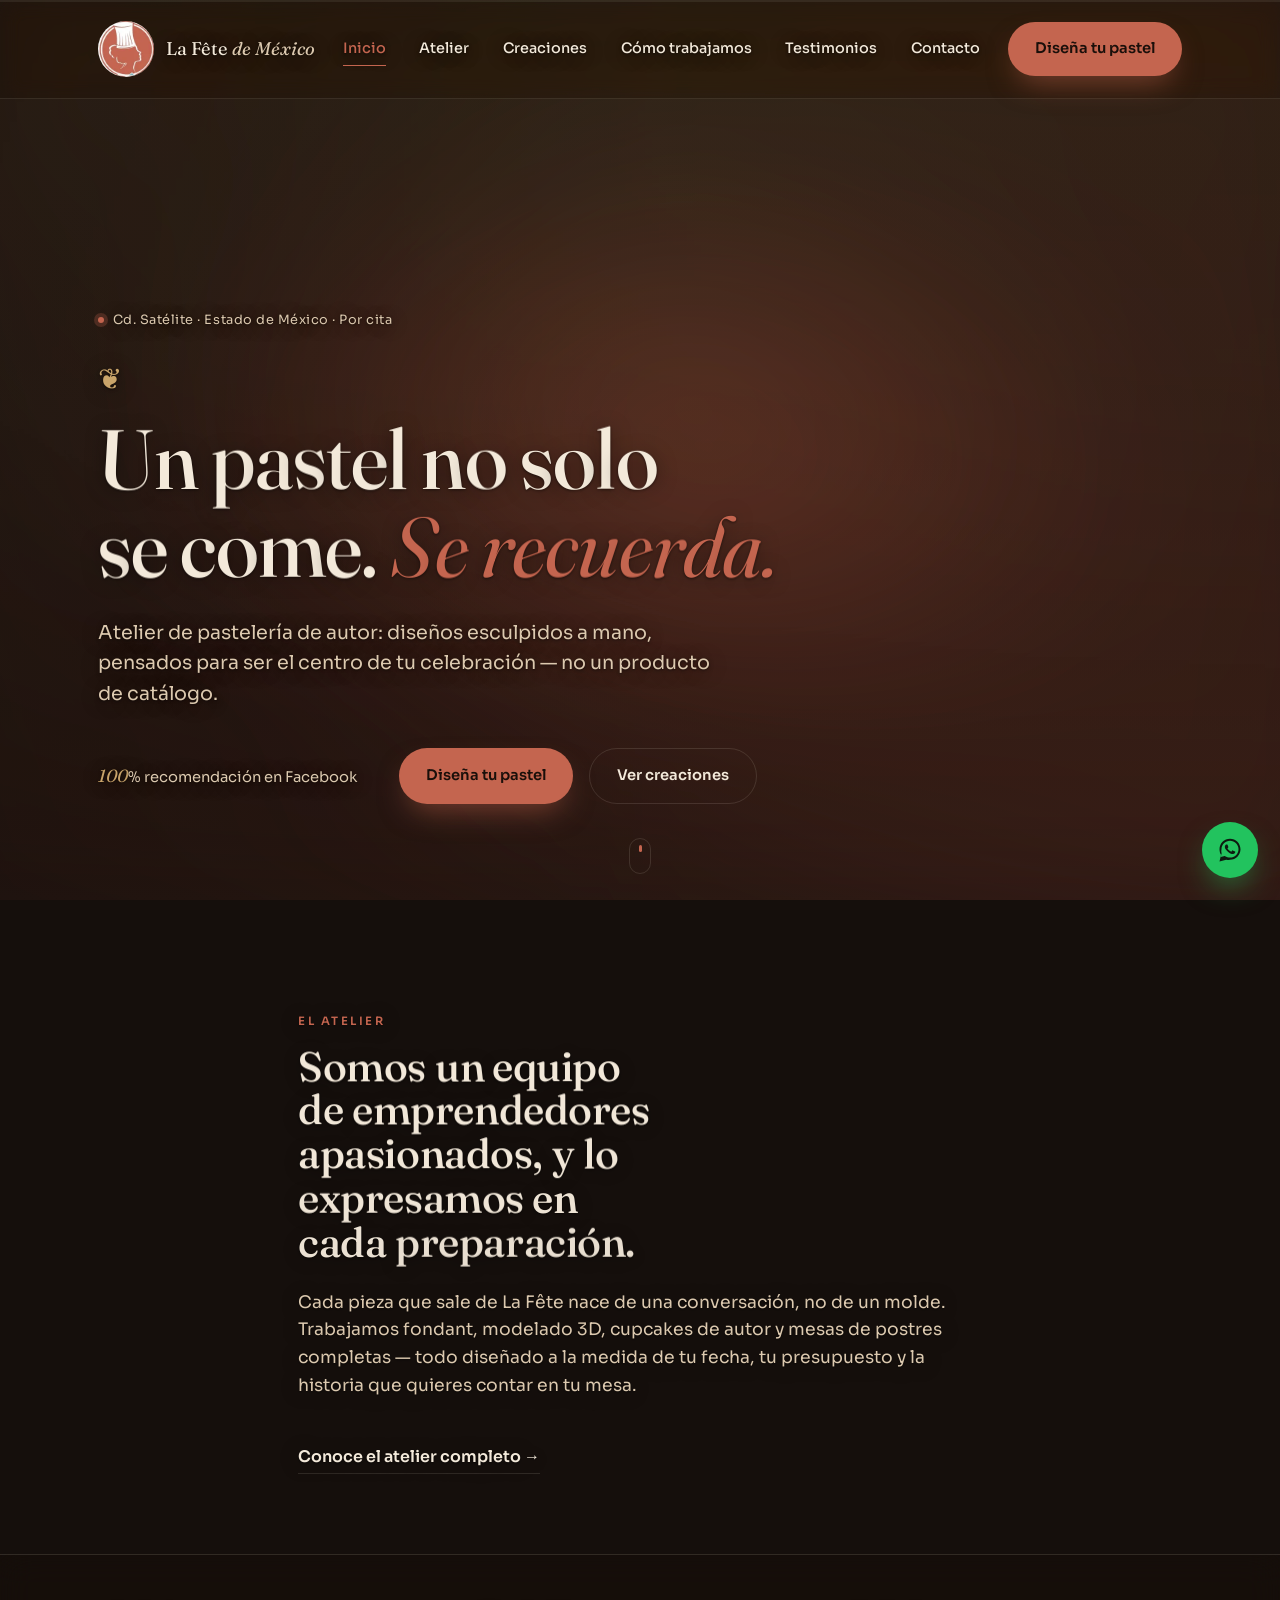
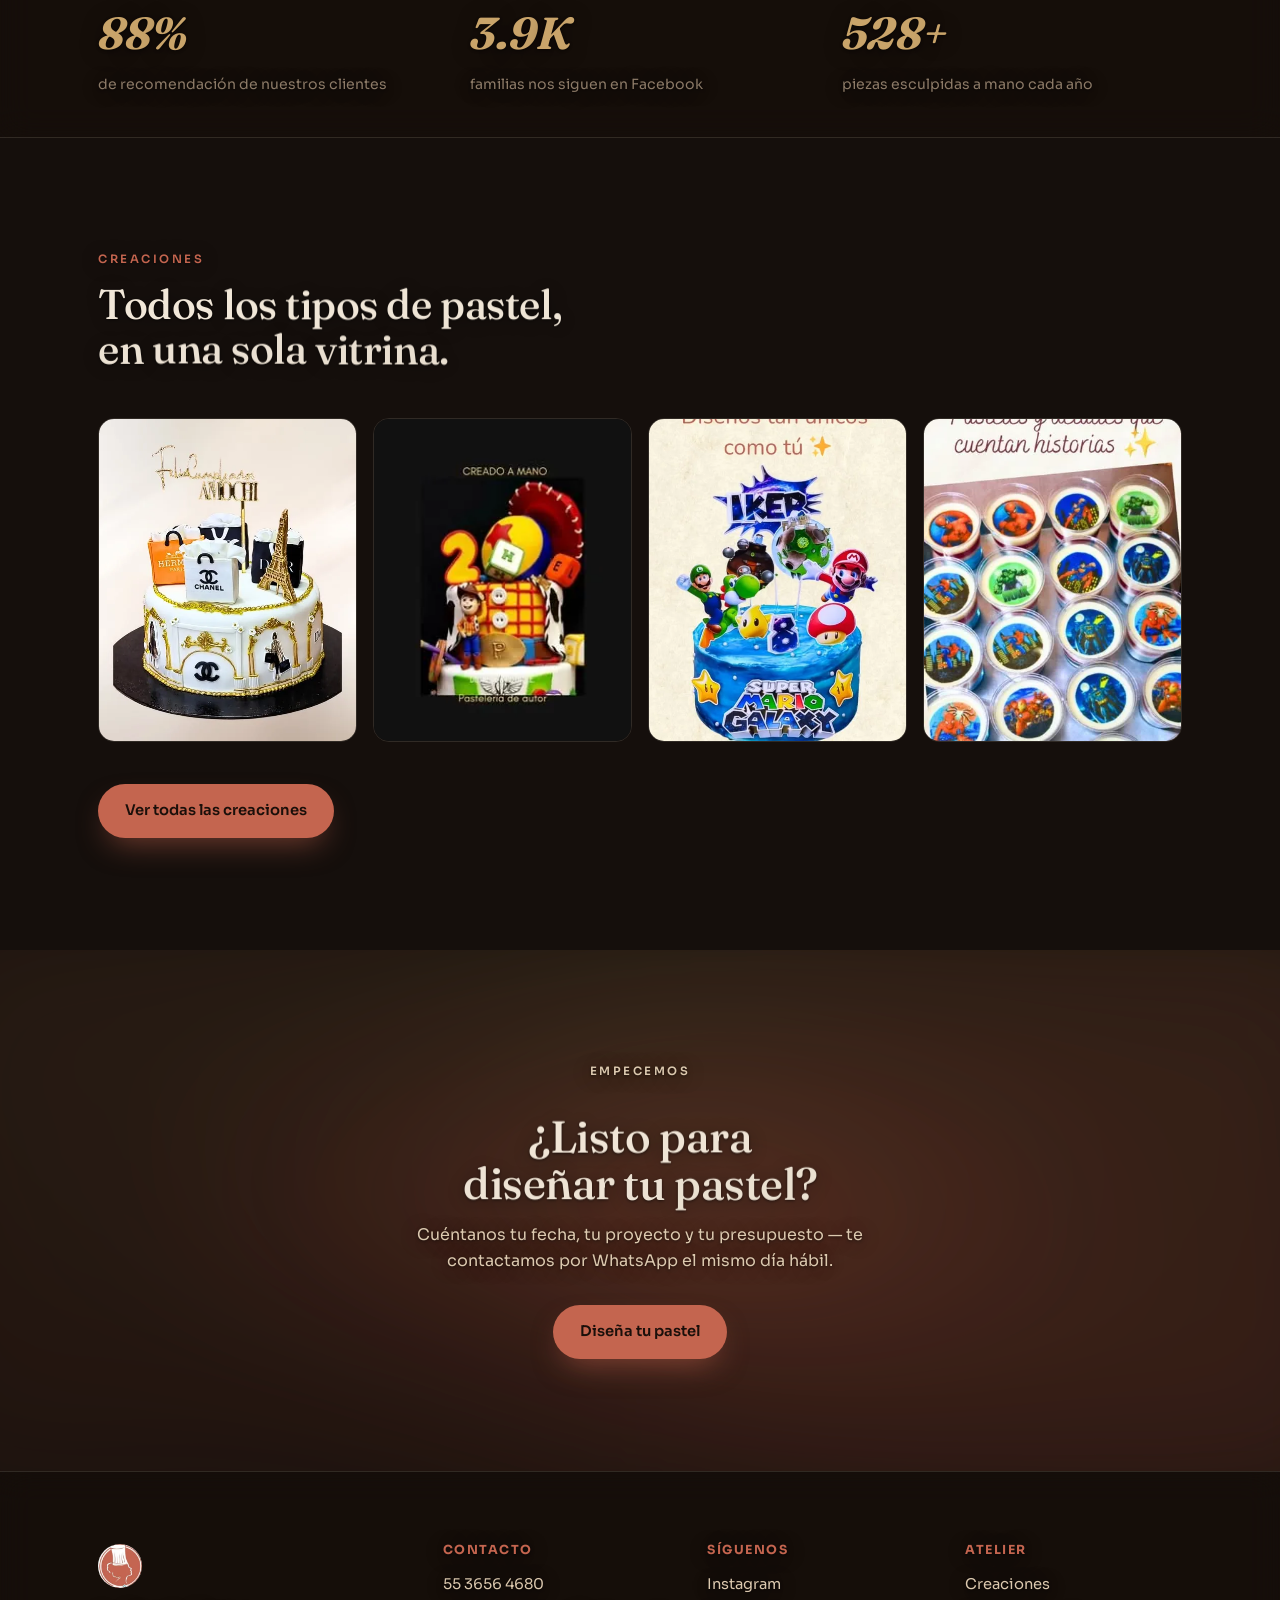
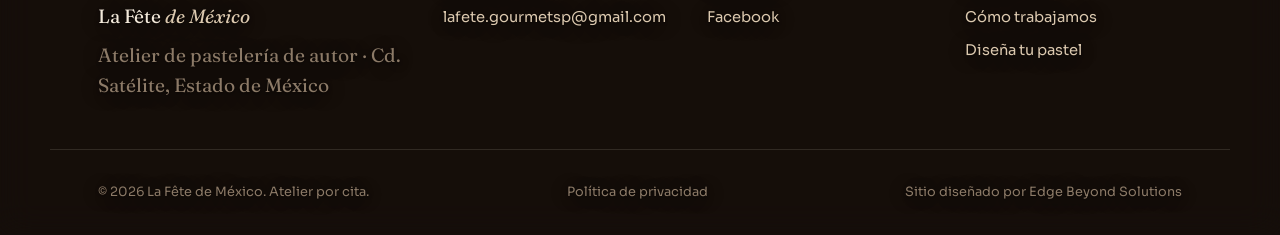
==== commit 304e9487: "Cambios adicionales Barra de menu transparente, asi como diversos cuadros obscurps" ====
--- a/index.html
+++ b/index.html
@@ -6,19 +6,17 @@
 <title>La Fête de México — Atelier de Pastelería de Autor</title>
 <meta name="description" content="Atelier de pastelería de autor en Cd. Satélite, Estado de México. Pasteles fondant, esculturas comestibles, mesas de postres y cupcakes 100% personalizados, por cita." />
 
-<!-- Open Graph -->
 <meta property="og:type" content="website" />
 <meta property="og:site_name" content="La Fête de México" />
 <meta property="og:title" content="La Fête de México — Atelier de Pastelería de Autor" />
-<meta property="og:description" content="Cada pastel es una escena que se recuerda. Diseño 100% personalizado, esculpido a mano en Cd. Satélite, Estado de México." />
+<meta property="og:description" content="Atelier de pastelería de autor en Cd. Satélite, Estado de México. Pasteles fondant, esculturas comestibles, mesas de postres y cupcakes 100% personalizados, por cita." />
 <meta property="og:image" content="assets/img/cake-luxury-chanel.webp" />
 <meta property="og:locale" content="es_MX" />
 <meta property="og:url" content="https://lafetedemexico.mx/" />
 
-<!-- Twitter Card -->
 <meta name="twitter:card" content="summary_large_image" />
 <meta name="twitter:title" content="La Fête de México — Atelier de Pastelería de Autor" />
-<meta name="twitter:description" content="Pasteles y esculturas comestibles 100% personalizadas. Diseño, boceto y entrega por cita." />
+<meta name="twitter:description" content="Atelier de pastelería de autor en Cd. Satélite, Estado de México. Pasteles fondant, esculturas comestibles, mesas de postres y cupcakes 100% personalizados, por cita." />
 <meta name="twitter:image" content="assets/img/cake-luxury-chanel.webp" />
 
 <link rel="canonical" href="https://lafetedemexico.mx/" />
@@ -30,8 +28,7 @@
 <link rel="preconnect" href="https://fonts.gstatic.com" crossorigin />
 <link rel="stylesheet" href="https://fonts.googleapis.com/css2?family=Fraunces:ital,opsz,wght@0,9..144,300;0,9..144,500;0,9..144,600;1,9..144,400;1,9..144,500&family=Sora:wght@300;400;500;600;700&display=swap" />
 
-<link rel="stylesheet" href="styles.css?v=20260913" />
-
+<link rel="stylesheet" href="styles.css?v=20260916" />
 <script type="application/ld+json">
 {
   "@context": "https://schema.org",
@@ -64,31 +61,24 @@
   </video>
 </div>
 
-<!-- Splash -->
-<div class="splash" data-splash aria-hidden="true">
-  <div class="splash-inner">
-    <img src="assets/img/logo.webp" alt="" class="splash-logo" width="72" height="72" />
-    <span class="splash-line"></span>
-    <span class="splash-word">La Fête</span>
-  </div>
-</div>
-
 <div class="scroll-progress" aria-hidden="true"><span data-scroll-progress></span></div>
 
 <!-- NAV -->
 <header class="nav" data-nav>
   <div class="nav-inner container">
-    <a class="nav-brand" href="#top">
+    <a class="nav-brand" href="index.html">
       <img src="assets/img/logo.webp" alt="La Fête de México" width="56" height="56" />
       <span>La Fête <em>de México</em></span>
     </a>
     <nav class="nav-links" aria-label="Navegación principal">
-      <a class="nav-link" href="#atelier">Atelier</a>
-      <a class="nav-link" href="#creaciones">Creaciones</a>
-      <a class="nav-link" href="#proceso">Cómo trabajamos</a>
-      <a class="nav-link" href="#testimonios">Testimonios</a>
+      <a class="nav-link is-current" href="index.html" aria-current="page">Inicio</a>
+      <a class="nav-link" href="atelier.html">Atelier</a>
+      <a class="nav-link" href="creaciones.html">Creaciones</a>
+      <a class="nav-link" href="proceso.html">Cómo trabajamos</a>
+      <a class="nav-link" href="testimonios.html">Testimonios</a>
+      <a class="nav-link" href="contacto.html">Contacto</a>
     </nav>
-    <a class="btn btn-primary nav-cta" href="#disena" data-magnetic data-magnetic-strength="0.25">Diseña tu pastel</a>
+    <a class="btn btn-primary nav-cta" href="contacto.html" data-magnetic data-magnetic-strength="0.25">Diseña tu pastel</a>
     <button class="nav-burger" data-nav-burger aria-label="Abrir menú" aria-expanded="false" aria-controls="nav-mobile">
       <span></span><span></span><span></span>
     </button>
@@ -97,16 +87,17 @@
 
 <div class="nav-mobile" id="nav-mobile" data-nav-mobile aria-hidden="true">
   <nav aria-label="Navegación móvil">
-    <a href="#atelier" data-nav-mobile-link>Atelier</a>
-    <a href="#creaciones" data-nav-mobile-link>Creaciones</a>
-    <a href="#proceso" data-nav-mobile-link>Cómo trabajamos</a>
-    <a href="#testimonios" data-nav-mobile-link>Testimonios</a>
-    <a href="#disena" class="btn btn-primary" data-nav-mobile-link>Diseña tu pastel</a>
+    <a href="index.html" data-nav-mobile-link aria-current="page">Inicio</a>
+    <a href="atelier.html" data-nav-mobile-link>Atelier</a>
+    <a href="creaciones.html" data-nav-mobile-link>Creaciones</a>
+    <a href="proceso.html" data-nav-mobile-link>Cómo trabajamos</a>
+    <a href="testimonios.html" data-nav-mobile-link>Testimonios</a>
+    <a href="contacto.html" data-nav-mobile-link>Contacto</a>
+    <a href="contacto.html" class="btn btn-primary" data-nav-mobile-link>Diseña tu pastel</a>
   </nav>
 </div>
 
 <main id="contenido">
-
   <!-- HERO -->
   <section class="hero" id="top">
     <div class="hero-scrim" aria-hidden="true"></div>
@@ -121,294 +112,59 @@
           <span data-count-to="100">0</span>% recomendación en Facebook
         </div>
         <div class="hero-actions">
-          <a class="btn btn-primary" href="#disena" data-magnetic data-magnetic-strength="0.3">Diseña tu pastel</a>
-          <a class="btn btn-ghost" href="#creaciones">Ver creaciones</a>
+          <a class="btn btn-primary" href="contacto.html" data-magnetic data-magnetic-strength="0.3">Diseña tu pastel</a>
+          <a class="btn btn-ghost" href="creaciones.html">Ver creaciones</a>
         </div>
       </div>
     </div>
-    <a class="hero-scroll-cue" href="#atelier" aria-label="Bajar a la siguiente sección">
+    <a class="hero-scroll-cue" href="#inicio-siguiente" aria-label="Bajar a la siguiente sección">
       <span></span>
     </a>
   </section>
-
-  <!-- ATELIER / MANIFESTO -->
-  <section class="atelier" id="atelier">
+  <!-- ATELIER TEASER -->
+  <section class="atelier" id="inicio-siguiente">
     <div class="container atelier-grid">
-      <div class="atelier-num reveal" data-reveal>01</div>
       <div class="atelier-copy">
         <p class="kicker reveal" data-reveal>El atelier</p>
         <h2 class="reveal" data-split="words">Somos un equipo de emprendedores apasionados, y lo expresamos en cada preparación.</h2>
         <p class="atelier-lead reveal" data-reveal>Cada pieza que sale de La Fête nace de una conversación, no de un molde. Trabajamos fondant, modelado 3D, cupcakes de autor y mesas de postres completas — todo diseñado a la medida de tu fecha, tu presupuesto y la historia que quieres contar en tu mesa.</p>
-        <div class="atelier-pillars">
-          <div class="pillar reveal" data-reveal>
-            <span class="pillar-n">01</span>
-            <h3>Diseño 100% personalizado</h3>
-            <p>Sin catálogo fijo. Cada boceto parte de tu celebración.</p>
-          </div>
-          <div class="pillar reveal" data-reveal>
-            <span class="pillar-n">02</span>
-            <h3>Escultura comestible a mano</h3>
-            <p>Figuras y relieves modelados uno por uno en el atelier.</p>
-          </div>
-          <div class="pillar reveal" data-reveal>
-            <span class="pillar-n">03</span>
-            <h3>Acompañamiento personal</h3>
-            <p>Hablas directo con quien diseña y esculpe tu pieza.</p>
-          </div>
-        </div>
+        <a class="link-arrow reveal" data-reveal href="atelier.html">Conoce el atelier completo →</a>
       </div>
     </div>
     <div class="stats-strip">
       <div class="container stats-strip-inner" data-stats>
-        <!-- filled by JS from data.stats, hardcoded fallback below -->
         <div class="stat reveal" data-reveal><strong><span data-count-to="100">0</span>%</strong><span>de recomendación de nuestros clientes</span></div>
         <div class="stat reveal" data-reveal><strong><span data-count-to="4.4">0</span>K</strong><span>familias nos siguen en Facebook</span></div>
         <div class="stat reveal" data-reveal><strong><span data-count-to="600">0</span>+</strong><span>piezas esculpidas a mano cada año</span></div>
       </div>
     </div>
   </section>
-
-  <!-- SHOWCASE PINNED -->
-  <section class="showcase" id="creaciones">
+  <!-- CREACIONES TEASER -->
+  <section class="showcase showcase-teaser">
     <div class="container showcase-head">
       <p class="kicker reveal" data-reveal>Creaciones</p>
-      <h2 class="reveal" data-split="words">Cada pastel es una escena. Desliza para ver algunas.</h2>
-    </div>
-    <div class="showcase-track" data-showcase>
-      <article class="show-card"><figure><img src="assets/img/cake-luxury-chanel.webp" alt="Pastel escultórico con bolsas de moda en fondant dorado" loading="lazy" decoding="async" /></figure><div class="show-card-meta"><span>Pastel escultórico · Fondant fino</span><h3>Colección Maison</h3><p>Bolsas, tipografía dorada y relieves inspirados en las grandes casas de moda.</p></div></article>
-      <article class="show-card show-card-dark"><figure><img src="assets/img/tiered-toystory-hero.webp" alt="Pastel de piso con modelado de personaje en 3D" loading="lazy" decoding="async" /></figure><div class="show-card-meta"><span>Pastel de piso · Signature Cake</span><h3>La Fête Presenta</h3><p>Piezas de dos y tres pisos pensadas para ser el centro de la mesa.</p></div></article>
-      <article class="show-card"><figure><img src="assets/img/buzz-detail.webp" alt="Detalle de escultura comestible de Buzz Lightyear en fondant" loading="lazy" decoding="async" /></figure><div class="show-card-meta"><span>Escultura comestible</span><h3>Modelado al detalle</h3><p>Cuando un pastel se convierte en arte: cada figura se modela a mano.</p></div></article>
-      <article class="show-card show-card-dark"><figure><img src="assets/img/mural-toystory.webp" alt="Mural comestible de Toy Story sobre placa de fondant" loading="lazy" decoding="async" /></figure><div class="show-card-meta"><span>Placa decorada a mano</span><h3>Murales Comestibles</h3><p>Diseños ilustrados sobre fondant para mesas de dulces completas.</p></div></article>
-      <article class="show-card"><figure><img src="assets/img/cake-bluey.webp" alt="Pastel infantil personalizado de Bluey" loading="lazy" decoding="async" /></figure><div class="show-card-meta"><span>Pastel infantil personalizado</span><h3>Diseños con alma</h3><p>Cada celebración tiene un protagonista distinto.</p></div></article>
-      <article class="show-card"><figure><img src="assets/img/cupcakes-pikachu.webp" alt="Charola de cupcakes personalizados de Pikachu" loading="lazy" decoding="async" /></figure><div class="show-card-meta"><span>Mesa de dulces</span><h3>Cupcakes Individuales</h3><p>El mismo nivel de detalle que un pastel de piso, en formato individual.</p></div></article>
-      <article class="show-card show-card-dark"><figure><img src="assets/img/cake-mario-galaxy.webp" alt="Pastel escultórico temático de Mario Galaxy" loading="lazy" decoding="async" /></figure><div class="show-card-meta"><span>Pastel escultórico</span><h3>Escenografía Comestible</h3><p>Mundos completos recreados en fondant.</p></div></article>
-      <article class="show-card"><figure><img src="assets/img/cake-coraline.webp" alt="Pastel ilustrado inspirado en Coraline" loading="lazy" decoding="async" /></figure><div class="show-card-meta"><span>Placa decorada a mano</span><h3>Ilustración sobre Fondant</h3><p>Del boceto a la mesa: ilustraciones originales sobre fondant.</p></div></article>
-      <article class="show-card"><figure><img src="assets/img/cupcakes-mesa-dulce.webp" alt="Mesa de postres con cupcakes y gelatinas de diseño" loading="lazy" decoding="async" /></figure><div class="show-card-meta"><span>Gelatinas &amp; Cups</span><h3>Mesas de Postres</h3><p>Cups y gelatinas de diseño que visten una mesa completa.</p></div></article>
+      <h2 class="reveal" data-split="words">Todos los tipos de pastel, en una sola vitrina.</h2>
+    </div>
+    <div class="container teaser-grid">
+      <figure class="teaser-card reveal" data-reveal><img src="assets/img/cake-luxury-chanel.webp" alt="Pastel escultórico con bolsas de moda en fondant dorado" loading="lazy" decoding="async" /></figure>
+      <figure class="teaser-card reveal" data-reveal><img src="assets/img/tiered-toystory-hero.webp" alt="Pastel de piso con modelado de personaje en 3D" loading="lazy" decoding="async" /></figure>
+      <figure class="teaser-card reveal" data-reveal><img src="assets/img/cake-mario-galaxy.webp" alt="Pastel escultórico temático de Mario Galaxy" loading="lazy" decoding="async" /></figure>
+      <figure class="teaser-card reveal" data-reveal><img src="assets/img/cupcakes-mesa-dulce.webp" alt="Mesa de postres con cupcakes y gelatinas de diseño" loading="lazy" decoding="async" /></figure>
     </div>
     <div class="container showcase-foot">
-      <a class="link-arrow" href="https://www.instagram.com/lafetedemexico/" target="_blank" rel="noopener">Ver el atelier completo en Instagram →</a>
-    </div>
-  </section>
-
-  <!-- PROCESO -->
-  <section class="proceso" id="proceso">
-    <div class="container">
-      <p class="kicker reveal" data-reveal>Cómo trabajamos</p>
-      <h2 class="reveal" data-split="words">De una idea a una pieza que sostienes con las dos manos.</h2>
-      <div class="proceso-grid">
-        <div class="proceso-step reveal" data-reveal>
-          <span class="proceso-n">01</span>
-          <h3>Cuéntanos tu celebración</h3>
-          <p>Nos compartes fecha, tipo de proyecto y una idea — aunque sea solo una imagen de referencia.</p>
-        </div>
-        <div class="proceso-step reveal" data-reveal>
-          <span class="proceso-n">02</span>
-          <h3>Propuesta de diseño</h3>
-          <p>Traducimos esa idea en una propuesta a la medida, con la paleta y el nivel de detalle que mereces.</p>
-        </div>
-        <div class="proceso-step reveal" data-reveal>
-          <span class="proceso-n">03</span>
-          <h3>Se esculpe a mano</h3>
-          <p>Cada figura y relieve se modela pieza por pieza en el atelier. Nada sale de un molde genérico.</p>
-        </div>
-        <div class="proceso-step reveal" data-reveal>
-          <span class="proceso-n">04</span>
-          <h3>Entrega y celebración</h3>
-          <p>Coordinamos la entrega para que tu pastel llegue como protagonista de la mesa.</p>
-        </div>
-      </div>
-    </div>
-  </section>
-
-  <!-- AUTORIDAD -->
-  <section class="autoridad">
-    <div class="container autoridad-grid">
-      <figure class="autoridad-figure reveal" data-reveal>
-        <img src="assets/img/equipo-chef-dino.webp" alt="Chef pastelero de La Fête de México sosteniendo una escultura comestible de dinosaurio en fondant" loading="lazy" decoding="async" />
-      </figure>
-      <div class="autoridad-copy">
-        <p class="kicker reveal" data-reveal>Quién esculpe tu pastel</p>
-        <h2 class="reveal" data-split="words">Detrás de cada pieza hay manos, no una línea de producción.</h2>
-        <p class="reveal" data-reveal>La Fête de México es un atelier familiar liderado por <strong>Fanny Lomeli</strong> junto a un equipo reducido de reposteros y escultores de fondant. No subcontratamos el diseño ni el modelado: la persona que responde tu mensaje es la misma que revisa cada figura antes de que salga del taller.</p>
-        <p class="reveal" data-reveal>Por eso cada pedido empieza con una conversación real sobre tu fecha, tu presupuesto y la historia que quieres poner sobre la mesa — antes de cotizar cualquier cosa.</p>
-        <a class="link-arrow reveal" data-reveal href="https://www.facebook.com/lafetedemexico" target="_blank" rel="noopener">Conoce el atelier en Facebook →</a>
-      </div>
-    </div>
-  </section>
-
-  <!-- TESTIMONIOS -->
-  <section class="testimonios" id="testimonios">
+      <a class="btn btn-primary" href="creaciones.html">Ver todas las creaciones</a>
+    </div>
+  </section>
+  <!-- CTA FINAL -->
+  <section class="cta-band">
     <div class="section-with-mesh testimonios-mesh" aria-hidden="true"></div>
-    <div class="container testimonios-inner">
-      <p class="kicker reveal" data-reveal>Testimonios</p>
-      <blockquote class="testimonio-quote reveal" data-reveal>
-        <span class="quote-mark" aria-hidden="true">&ldquo;</span>
-        <p>Ya no vivo en Estado de México, pero tuve oportunidad de realizar un pedido con usted y la verdad quedé encantada con el servicio y la calidad del producto. 10/10.</p>
-        <footer><strong>Alejandra Espinoza</strong><span>Reseña verificada en Facebook</span></footer>
-      </blockquote>
-      <div class="testimonios-badges">
-        <div class="badge reveal" data-reveal><strong>100%</strong><span>recomendación en Facebook</span></div>
-        <div class="badge reveal" data-reveal><strong>4.4K</strong><span>seguidores en Facebook</span></div>
-        <div class="badge reveal" data-reveal><strong>1.5K</strong><span>comunidad en Instagram</span></div>
-      </div>
-    </div>
-  </section>
-
-  <!-- NIVELES / PRICING AS DESIGN -->
-  <section class="niveles">
-    <div class="container">
-      <p class="kicker reveal" data-reveal>Niveles de encargo</p>
-      <h2 class="reveal" data-split="words">El precio se define por diseño, no por lista.</h2>
-      <p class="niveles-sub reveal" data-reveal>Cada pieza es una producción distinta — el presupuesto depende del tamaño, el modelado y los tiempos de tu evento. Estos son los tres caminos más comunes para empezar la conversación.</p>
-      <div class="niveles-grid">
-        <article class="tier-card reveal" data-reveal>
-          <h3>Signature Cake</h3>
-          <p class="tier-desc">Pastel de piso único, diseño 100% personalizado con figuras y detalles modelados a mano.</p>
-          <ul>
-            <li>Boceto de diseño previo</li>
-            <li>Modelado de figura principal</li>
-            <li>Paleta de color a la medida</li>
-            <li>Ideal para cumpleaños, XV años y aniversarios</li>
-          </ul>
-          <a class="btn btn-ghost" href="#disena">Cotizar este nivel</a>
-        </article>
-        <article class="tier-card tier-featured reveal" data-reveal>
-          <span class="tier-flag">Cupos limitados por semana</span>
-          <h3>Escultórico a Medida</h3>
-          <p class="tier-desc">La opción para quienes quieren que el pastel sea la escenografía de la celebración.</p>
-          <ul>
-            <li>Estructura multi-nivel</li>
-            <li>Escultura comestible de gran formato</li>
-            <li>Acompañamiento de diseño paso a paso</li>
-            <li>Reserva anticipada recomendada</li>
-          </ul>
-          <a class="btn btn-primary" href="#disena">Cotizar este nivel</a>
-        </article>
-        <article class="tier-card reveal" data-reveal>
-          <h3>Mesa de Postres</h3>
-          <p class="tier-desc">Cupcakes, cups y gelatinas de diseño para vestir una mesa dulce completa.</p>
-          <ul>
-            <li>Paleta unificada con el evento</li>
-            <li>Cupcakes, cups y gelatinas gourmet</li>
-            <li>Ideal para corporativos y box lunch</li>
-            <li>Escalable por número de invitados</li>
-          </ul>
-          <a class="btn btn-ghost" href="#disena">Cotizar este nivel</a>
-        </article>
-      </div>
-    </div>
-  </section>
-
-  <!-- FORMULARIO MULTI-PASO -->
-  <section class="disena" id="disena">
-    <div class="container disena-grid">
-      <div class="disena-copy">
-        <p class="kicker reveal" data-reveal>Empecemos</p>
-        <h2 class="reveal" data-split="words">Cuéntanos tu celebración en un minuto.</h2>
-        <p class="reveal" data-reveal>Responde estas preguntas y te escribimos por WhatsApp con tu fecha, tu proyecto y tu presupuesto ya en la mano — sin esperar horas a que te cotifiquemos a ciegas.</p>
-        <ul class="disena-points">
-          <li>Sin compromiso — es una consulta de diseño gratuita</li>
-          <li>Hablas directo con quien diseña tu pieza</li>
-          <li>Respuesta por WhatsApp el mismo día hábil</li>
-        </ul>
-      </div>
-
-      <form class="wizard" data-wizard novalidate>
-        <div class="wizard-progress" aria-hidden="true"><span data-wizard-bar></span></div>
-        <p class="wizard-step-label"><span data-wizard-current>1</span> / 4</p>
-
-        <fieldset class="wizard-step is-active" data-wizard-step="1">
-          <legend>¿Qué quieres crear?</legend>
-          <div class="option-grid" data-option-group="proyecto">
-            <button type="button" class="option-card" data-value="Pastel personalizado">Pastel personalizado</button>
-            <button type="button" class="option-card" data-value="Escultórico / multi-piso">Escultórico / multi-piso</button>
-            <button type="button" class="option-card" data-value="Cupcakes o Cups">Cupcakes o Cups</button>
-            <button type="button" class="option-card" data-value="Mesa de postres completa">Mesa de postres completa</button>
-          </div>
-        </fieldset>
-
-        <fieldset class="wizard-step" data-wizard-step="2">
-          <legend>¿Cuándo es tu celebración?</legend>
-          <div class="field">
-            <input type="date" name="fecha" id="wz-fecha" placeholder=" " />
-            <label for="wz-fecha">Fecha del evento</label>
-          </div>
-          <div class="option-grid option-grid-2" data-option-group="tipo-evento">
-            <button type="button" class="option-card" data-value="Cumpleaños">Cumpleaños</button>
-            <button type="button" class="option-card" data-value="XV años / Boda">XV años / Boda</button>
-            <button type="button" class="option-card" data-value="Corporativo">Corporativo</button>
-            <button type="button" class="option-card" data-value="Otro">Otro</button>
-          </div>
-        </fieldset>
-
-        <fieldset class="wizard-step" data-wizard-step="3">
-          <legend>¿Cuál es tu presupuesto aproximado?</legend>
-          <div class="option-grid" data-option-group="presupuesto">
-            <button type="button" class="option-card" data-value="$800 – $1,500 MXN">$800 – $1,500</button>
-            <button type="button" class="option-card" data-value="$1,500 – $3,000 MXN">$1,500 – $3,000</button>
-            <button type="button" class="option-card" data-value="$3,000 – $6,000 MXN">$3,000 – $6,000</button>
-            <button type="button" class="option-card" data-value="Más de $6,000 MXN">Más de $6,000</button>
-          </div>
-        </fieldset>
-
-        <fieldset class="wizard-step" data-wizard-step="4">
-          <legend>¿Cómo te contactamos?</legend>
-          <div class="field">
-            <input type="text" name="nombre" id="wz-nombre" placeholder=" " required />
-            <label for="wz-nombre">Tu nombre</label>
-          </div>
-          <div class="field">
-            <input type="tel" name="whatsapp" id="wz-whatsapp" placeholder=" " required />
-            <label for="wz-whatsapp">Tu WhatsApp</label>
-          </div>
-          <div class="field">
-            <textarea name="detalle" id="wz-detalle" rows="2" placeholder=" "></textarea>
-            <label for="wz-detalle">Cuéntanos tu idea (opcional)</label>
-          </div>
-        </fieldset>
-
-        <div class="wizard-nav">
-          <button type="button" class="btn btn-ghost" data-wizard-back>Atrás</button>
-          <button type="button" class="btn btn-primary" data-wizard-next>Siguiente</button>
-          <button type="submit" class="btn btn-primary cta-submit" data-wizard-submit hidden>
-            <span class="cta-form-label">Agendar consulta gratuita por WhatsApp</span>
-            <span class="cta-form-spinner"></span>
-          </button>
-        </div>
-
-        <p class="wizard-fallback">También puedes escribirnos directo al <a href="tel:+525536564680">55 3656 4680</a> o por <a href="https://www.instagram.com/lafetedemexico/" target="_blank" rel="noopener">Instagram</a>.</p>
-      </form>
-    </div>
-  </section>
-
-  <!-- FAQ -->
-  <section class="faq">
-    <div class="container faq-grid">
-      <div>
-        <p class="kicker reveal" data-reveal>Preguntas frecuentes</p>
-        <h2 class="reveal" data-split="words">Antes de escribirnos.</h2>
-      </div>
-      <div class="faq-list" data-faq>
-        <details class="faq-item reveal" data-reveal open>
-          <summary>¿Todos los diseños son 100% personalizados?<span class="faq-icon" aria-hidden="true"></span></summary>
-          <p>Sí. Cada pastel se diseña desde cero según tu celebración: personaje, paleta de color, tamaño de la fiesta y presupuesto. No trabajamos sobre catálogo fijo.</p>
-        </details>
-        <details class="faq-item reveal" data-reveal>
-          <summary>¿Dónde puedo ver más ejemplos de su trabajo?<span class="faq-icon" aria-hidden="true"></span></summary>
-          <p>En nuestro Instagram y Facebook (@lafetedemexico) publicamos el detrás de cámaras de cada pieza — del boceto al pastel terminado.</p>
-        </details>
-        <details class="faq-item reveal" data-reveal>
-          <summary>¿Cómo empiezo mi pedido?<span class="faq-icon" aria-hidden="true"></span></summary>
-          <p>Con el formulario de esta página: nos cuentas fecha, tipo de proyecto y presupuesto aproximado, y te contactamos por WhatsApp para afinar el diseño contigo.</p>
-        </details>
-        <details class="faq-item reveal" data-reveal>
-          <summary>¿En qué zonas entregan?<span class="faq-icon" aria-hidden="true"></span></summary>
-          <p>Atendemos Cd. Satélite y la Zona Metropolitana del Estado de México. Escríbenos tu ubicación exacta y te confirmamos cobertura y logística de entrega.</p>
-        </details>
-      </div>
-    </div>
-  </section>
-
+    <div class="container cta-band-inner">
+      <p class="kicker reveal" data-reveal>Empecemos</p>
+      <h2 class="reveal" data-split="words">¿Listo para diseñar tu pastel?</h2>
+      <p class="reveal" data-reveal>Cuéntanos tu fecha, tu proyecto y tu presupuesto — te contactamos por WhatsApp el mismo día hábil.</p>
+      <a class="btn btn-primary reveal" data-reveal href="contacto.html" data-magnetic data-magnetic-strength="0.3">Diseña tu pastel</a>
+    </div>
+  </section>
 </main>
 
 <!-- FOOTER -->
@@ -431,9 +187,9 @@
     </div>
     <div class="footer-col">
       <h4>Atelier</h4>
-      <a href="#creaciones">Creaciones</a>
-      <a href="#proceso">Cómo trabajamos</a>
-      <a href="#disena">Diseña tu pastel</a>
+      <a href="creaciones.html">Creaciones</a>
+      <a href="proceso.html">Cómo trabajamos</a>
+      <a href="contacto.html">Diseña tu pastel</a>
     </div>
   </div>
   <div class="container footer-bottom">
@@ -452,6 +208,6 @@
 <script defer src="lib/gsap.min.js"></script>
 <script defer src="lib/ScrollTrigger.min.js"></script>
 <script defer src="lib/manifest.js"></script>
-<script defer src="main.js?v=20260913"></script>
+<script defer src="main.js?v=20260916"></script>
 </body>
 </html>
--- a/styles.css
+++ b/styles.css
@@ -18,10 +18,10 @@
   --gold:      #C9A46A;   /* dorado secundario */
   --line:      rgba(243,233,218,.12);
 
-  /* Paneles translúcidos: todo flota sobre el video de fondo */
-  --panel:     rgba(21,15,12,.74);   /* nav, footer, secciones con texto denso */
-  --panel-2:   rgba(21,15,12,.88);
-  --card:      rgba(39,29,22,.8);    /* tarjetas: showcase, niveles, wizard */
+  /* Vidrio de verdad: el video debe verse a través de todo, no solo insinuarse */
+  --panel:     rgba(21,15,12,.22);   /* nav, footer, secciones con texto denso */
+  --panel-2:   rgba(21,15,12,.4);
+  --card:      rgba(39,29,22,.3);    /* tarjetas: showcase, niveles, wizard */
 
   --serif: "Fraunces", "Iowan Old Style", Georgia, serif;
   --sans: "Sora", -apple-system, BlinkMacSystemFont, "Segoe UI", sans-serif;
@@ -201,17 +201,17 @@
    ============================================================= */
 .nav {
   position: fixed; top: 0; inset-inline: 0; z-index: 200;
-  /* El video de fondo corre todo el sitio, así que el nav siempre flota
-     traslúcido sobre él — no solo al hacer scroll. */
-  background: var(--panel);
-  backdrop-filter: blur(16px) saturate(140%);
-  -webkit-backdrop-filter: blur(16px) saturate(140%);
-  border-bottom: 1px solid var(--line);
-  transition: box-shadow .4s var(--ease-out), padding .3s var(--ease-out);
+  /* Vidrio de verdad: el video debe verse moviéndose a través del nav,
+     no solo insinuarse — por eso la opacidad es baja y el blur hace el trabajo. */
+  background: rgba(21,15,12,.28);
+  backdrop-filter: blur(10px) saturate(160%);
+  -webkit-backdrop-filter: blur(10px) saturate(160%);
+  border-bottom: 1px solid rgba(243,233,218,.1);
+  transition: background-color .4s var(--ease-out), box-shadow .4s var(--ease-out), padding .3s var(--ease-out);
   padding-block: 1.3rem;
 }
 .nav.is-scrolled {
-  background: var(--panel-2);
+  background: rgba(21,15,12,.46);
   box-shadow: 0 10px 30px -18px rgba(0,0,0,.6);
   padding-block: .8rem;
 }
@@ -227,6 +227,8 @@
 .nav-link { position: relative; padding: .25rem 0; font-size: .9rem; font-weight: 500; }
 .nav-link::after { content: ""; position: absolute; left: 0; right: 0; bottom: -2px; height: 1px; background: var(--accent); transform: scaleX(0); transform-origin: right; transition: transform .45s var(--ease-out); }
 .nav-link:hover::after { transform: scaleX(1); transform-origin: left; }
+.nav-link.is-current { color: var(--accent); }
+.nav-link.is-current::after { transform: scaleX(1); transform-origin: left; }
 .nav-cta { display: none; }
 @media (min-width: 960px) { .nav-links { display: flex; } .nav-cta { display: inline-flex; } }
 
@@ -305,8 +307,7 @@
    7. Atelier / manifesto
    ============================================================= */
 .atelier { padding-block: 7rem 0; position: relative; }
-.atelier-grid { display: grid; grid-template-columns: minmax(0, 1fr); gap: 2.5rem; }
-.atelier-num { font-family: var(--serif); font-style: italic; font-size: 5rem; color: var(--bg-3); line-height: 1; }
+.atelier-grid { display: grid; grid-template-columns: minmax(0, 1fr); gap: 2.5rem; max-width: 780px; }
 .atelier-copy h2 { font-size: clamp(1.7rem, 3.4vw, 2.6rem); max-width: 20ch; margin-bottom: 1.6rem; }
 .atelier-lead { color: var(--cream-2); max-width: 62ch; font-size: 1.08rem; margin-bottom: 2.8rem; }
 .atelier-pillars { display: grid; grid-template-columns: minmax(0, 1fr); gap: 1.8rem; }
@@ -314,11 +315,9 @@
 .pillar-n { font-family: var(--serif); font-style: italic; color: var(--accent); font-size: 1.2rem; }
 .pillar h3 { font-size: 1.15rem; margin: .5rem 0 .4rem; }
 .pillar p { color: var(--cream-3); font-size: .95rem; }
+.atelier-pillars-page .atelier-grid { max-width: none; }
 
 @media (min-width: 720px) { .atelier-pillars { grid-template-columns: repeat(3, 1fr); } }
-@media (min-width: 960px) {
-  .atelier-grid { grid-template-columns: 120px 1fr; }
-}
 
 .stats-strip {
   margin-top: 5rem; border-top: 1px solid var(--line); border-bottom: 1px solid var(--line);
@@ -328,7 +327,7 @@
 .stats-strip-inner { display: grid; grid-template-columns: minmax(0, 1fr); gap: 2rem; padding-block: 2.6rem; }
 .stat { text-align: left; }
 .stat strong { display: block; font-family: var(--serif); font-style: italic; font-size: clamp(2rem, 4vw, 2.8rem); color: var(--gold); }
-.stat span { color: var(--cream-3); font-size: .88rem; }
+.stat > span { display: block; color: var(--cream-3); font-size: .88rem; margin-top: .3rem; }
 @media (min-width: 720px) { .stats-strip-inner { grid-template-columns: repeat(3, 1fr); } }
 
 /* =============================================================
@@ -370,7 +369,7 @@
 .show-card-meta span { display: block; font-size: .7rem; letter-spacing: .14em; text-transform: uppercase; color: var(--accent); margin-bottom: .5rem; }
 .show-card-meta h3 { font-size: 1.25rem; margin-bottom: .5rem; }
 .show-card-meta p { color: var(--cream-3); font-size: .9rem; }
-.show-card-dark { background: rgba(15,11,8,.82); }
+.show-card-dark { background: rgba(15,11,8,.32); }
 
 .showcase-foot { margin-top: 2.6rem; }
 
@@ -447,7 +446,7 @@
 .tier-card ul { display: grid; gap: .6rem; margin-bottom: 1.8rem; }
 .tier-card li { position: relative; padding-left: 1.3rem; font-size: .9rem; color: var(--cream-3); }
 .tier-card li::before { content: "—"; position: absolute; left: 0; color: var(--accent); }
-.tier-featured { background: linear-gradient(160deg, rgba(39,29,22,.85), rgba(44,28,20,.85)); border-color: rgba(201,164,106,.4); }
+.tier-featured { background: linear-gradient(160deg, rgba(39,29,22,.36), rgba(44,28,20,.36)); border-color: rgba(201,164,106,.4); }
 .tier-flag { position: absolute; top: -13px; left: 1.8rem; background: var(--gold); color: #1a0f0a; font-size: .68rem; letter-spacing: .08em; text-transform: uppercase; font-weight: 700; padding: .35rem .8rem; border-radius: 999px; }
 @media (min-width: 960px) { .niveles-grid { grid-template-columns: repeat(3, 1fr); } .tier-featured { transform: translateY(-14px); } }
 
@@ -525,19 +524,19 @@
    ============================================================= */
 .faq { padding-block: 7rem; border-top: 1px solid var(--line); }
 .faq-grid { display: grid; grid-template-columns: minmax(0, 1fr); gap: 2.4rem; }
-.faq h2 { font-size: clamp(1.6rem, 3vw, 2.2rem); }
-.faq-item { border-bottom: 1px solid var(--line); padding-block: 1.2rem; }
+.faq h2 { font-size: clamp(1.8rem, 3.2vw, 2.4rem); }
+.faq-item { border-bottom: 1px solid var(--line); padding-block: 1.5rem; }
 .faq-item summary {
   cursor: pointer; list-style: none; display: flex; justify-content: space-between; align-items: center;
-  font-family: var(--serif); font-size: 1.05rem; gap: 1rem;
+  font-family: var(--serif); font-size: 1.3rem; gap: 1rem;
 }
 .faq-item summary::-webkit-details-marker { display: none; }
-.faq-icon { position: relative; width: 16px; height: 16px; flex: 0 0 auto; }
+.faq-icon { position: relative; width: 18px; height: 18px; flex: 0 0 auto; }
 .faq-icon::before, .faq-icon::after { content: ""; position: absolute; background: var(--accent); transition: transform .3s var(--ease-out); }
-.faq-icon::before { top: 7px; left: 0; width: 16px; height: 2px; }
-.faq-icon::after { top: 0; left: 7px; width: 2px; height: 16px; }
+.faq-icon::before { top: 8px; left: 0; width: 18px; height: 2px; }
+.faq-icon::after { top: 0; left: 8px; width: 2px; height: 18px; }
 .faq-item[open] .faq-icon::after { transform: rotate(90deg); opacity: 0; }
-.faq-item p { color: var(--cream-3); margin-top: .9rem; max-width: 60ch; font-size: .95rem; }
+.faq-item p { color: var(--cream-2); margin-top: 1rem; max-width: 60ch; font-size: 1.08rem; line-height: 1.65; }
 @media (min-width: 960px) { .faq-grid { grid-template-columns: .8fr 1.2fr; } }
 
 /* =============================================================
@@ -604,7 +603,46 @@
 .legal-back { margin-top: 2.4rem; }
 
 /* =============================================================
-   18. Reduced motion — ONLY intrusive effects
+   18. Encabezado de página (páginas internas)
+   ============================================================= */
+.page-header { position: relative; min-height: 46svh; display: flex; align-items: flex-end; overflow: clip; isolation: isolate; padding-top: 6rem; }
+.page-header-inner { position: relative; padding-block: 2rem 3.5rem; width: 100%; }
+.page-header-title { font-size: clamp(2.1rem, 5vw, 3.6rem); max-width: 20ch; margin-bottom: 1rem; }
+.page-header-lead { max-width: 56ch; font-size: clamp(1rem, 1.5vw, 1.15rem); color: var(--cream-2); }
+@media (min-width: 720px) { .page-header { min-height: 42svh; } }
+
+/* =============================================================
+   19. Vitrina resumen (home) y banda CTA final
+   ============================================================= */
+.showcase-teaser { padding-block: 7rem; }
+.teaser-grid { display: grid; grid-template-columns: repeat(2, minmax(0, 1fr)); gap: 1rem; margin-bottom: 2.6rem; }
+.teaser-card { border-radius: 16px; overflow: hidden; border: 1px solid var(--line); aspect-ratio: 4/5; }
+.teaser-card img { width: 100%; height: 100%; object-fit: cover; transition: transform .8s var(--ease-soft); }
+.teaser-card:hover img { transform: scale(1.08); }
+@media (min-width: 720px) { .teaser-grid { grid-template-columns: repeat(4, minmax(0, 1fr)); } }
+
+.cta-band { position: relative; padding-block: 7rem; overflow: clip; isolation: isolate; text-align: center; }
+.cta-band-inner { max-width: 640px; margin-inline: auto; }
+.cta-band-inner h2 { font-size: clamp(1.9rem, 3.6vw, 2.8rem); margin-bottom: 1rem; }
+.cta-band-inner p { color: var(--cream-2); margin-bottom: 2rem; }
+
+/* =============================================================
+   20. Contacto directo (página de contacto)
+   ============================================================= */
+.contacto-direct { margin-top: 2.4rem; padding-top: 1.8rem; border-top: 1px solid var(--line); }
+.contacto-direct h3 { font-size: 1rem; margin-bottom: .8rem; color: var(--cream-2); }
+.contacto-direct a { display: block; color: var(--accent); font-weight: 600; margin-bottom: .5rem; }
+.contacto-direct a:hover { color: var(--gold); }
+
+/* =============================================================
+   21. Carrusel continuo (marquee) de creaciones
+   ============================================================= */
+.showcase-viewport { position: relative; }
+.showcase-viewport.has-marquee { overflow: hidden; display: flex; }
+.showcase-viewport.has-marquee .showcase-track { overflow: visible; flex: 0 0 auto; }
+
+/* =============================================================
+   22. Reduced motion — ONLY intrusive effects
    ============================================================= */
 @media (prefers-reduced-motion: reduce) {
   img.ambient-on { animation: none; }
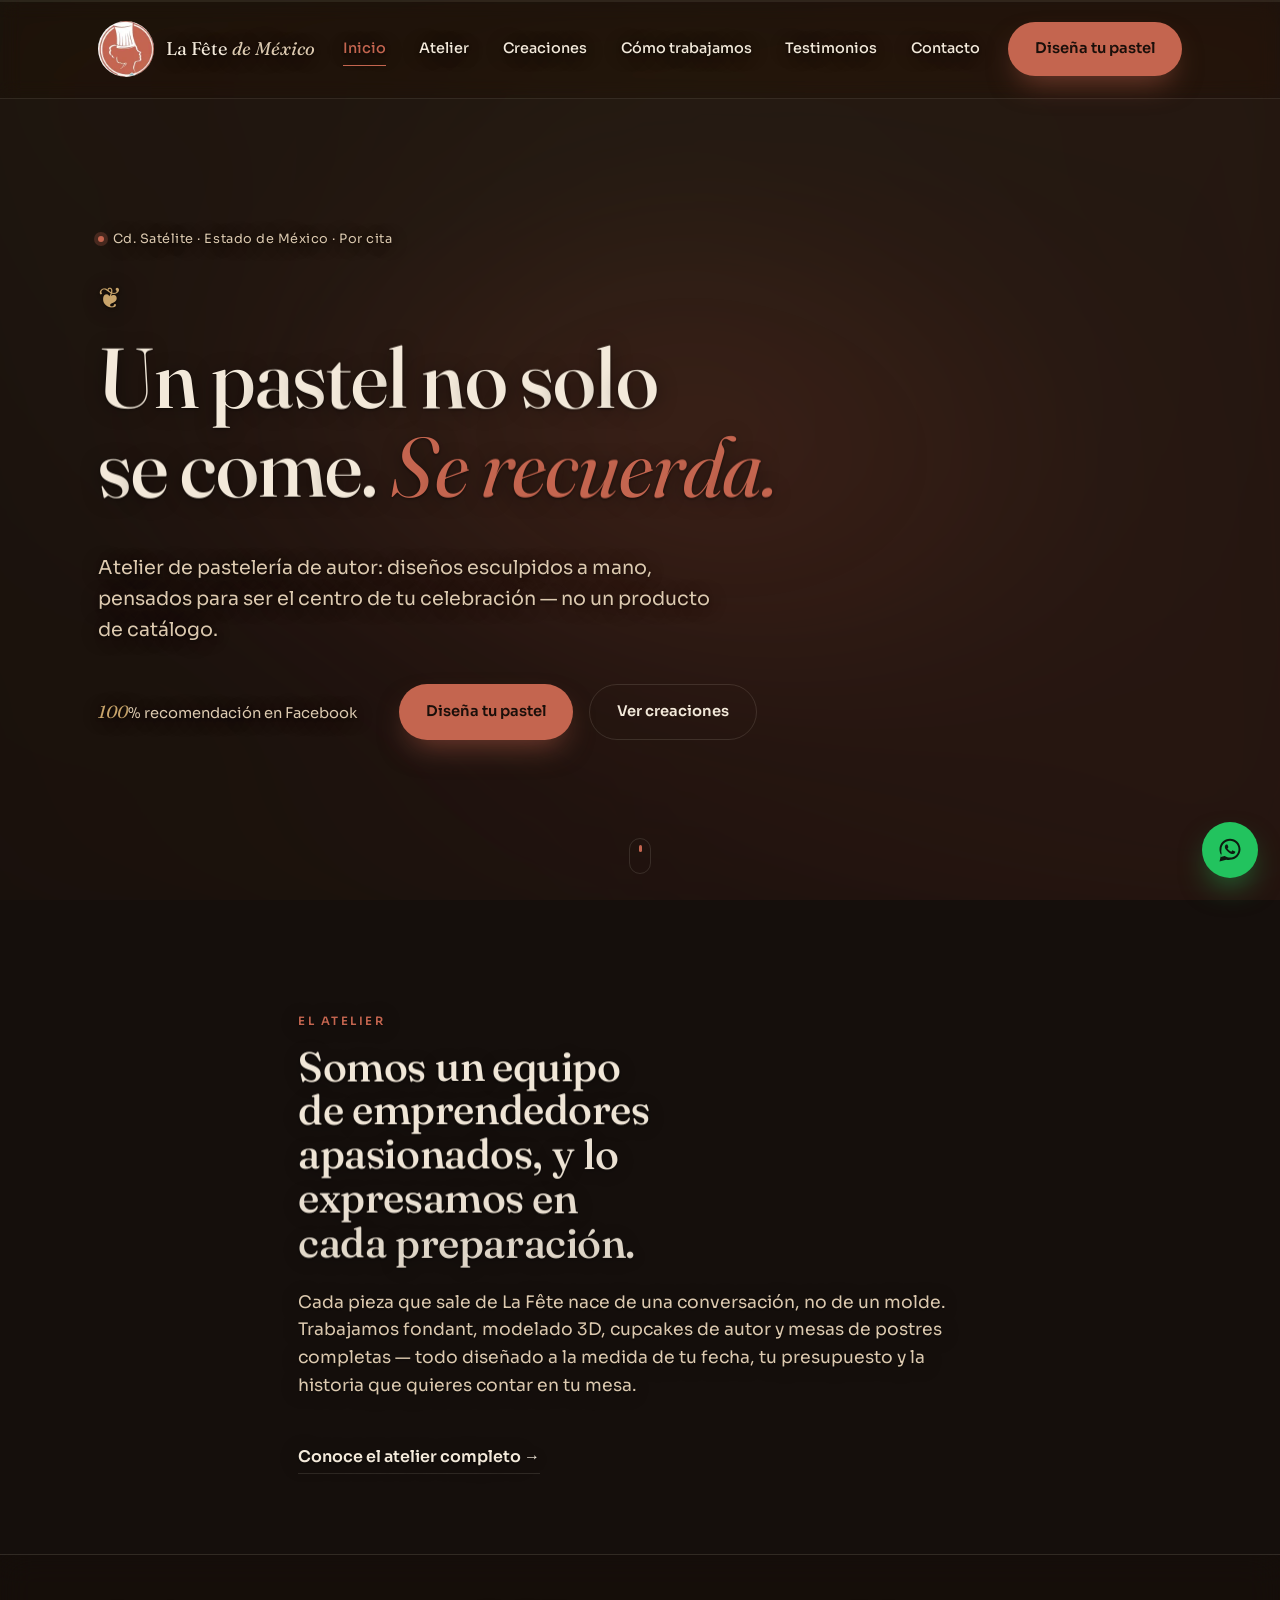
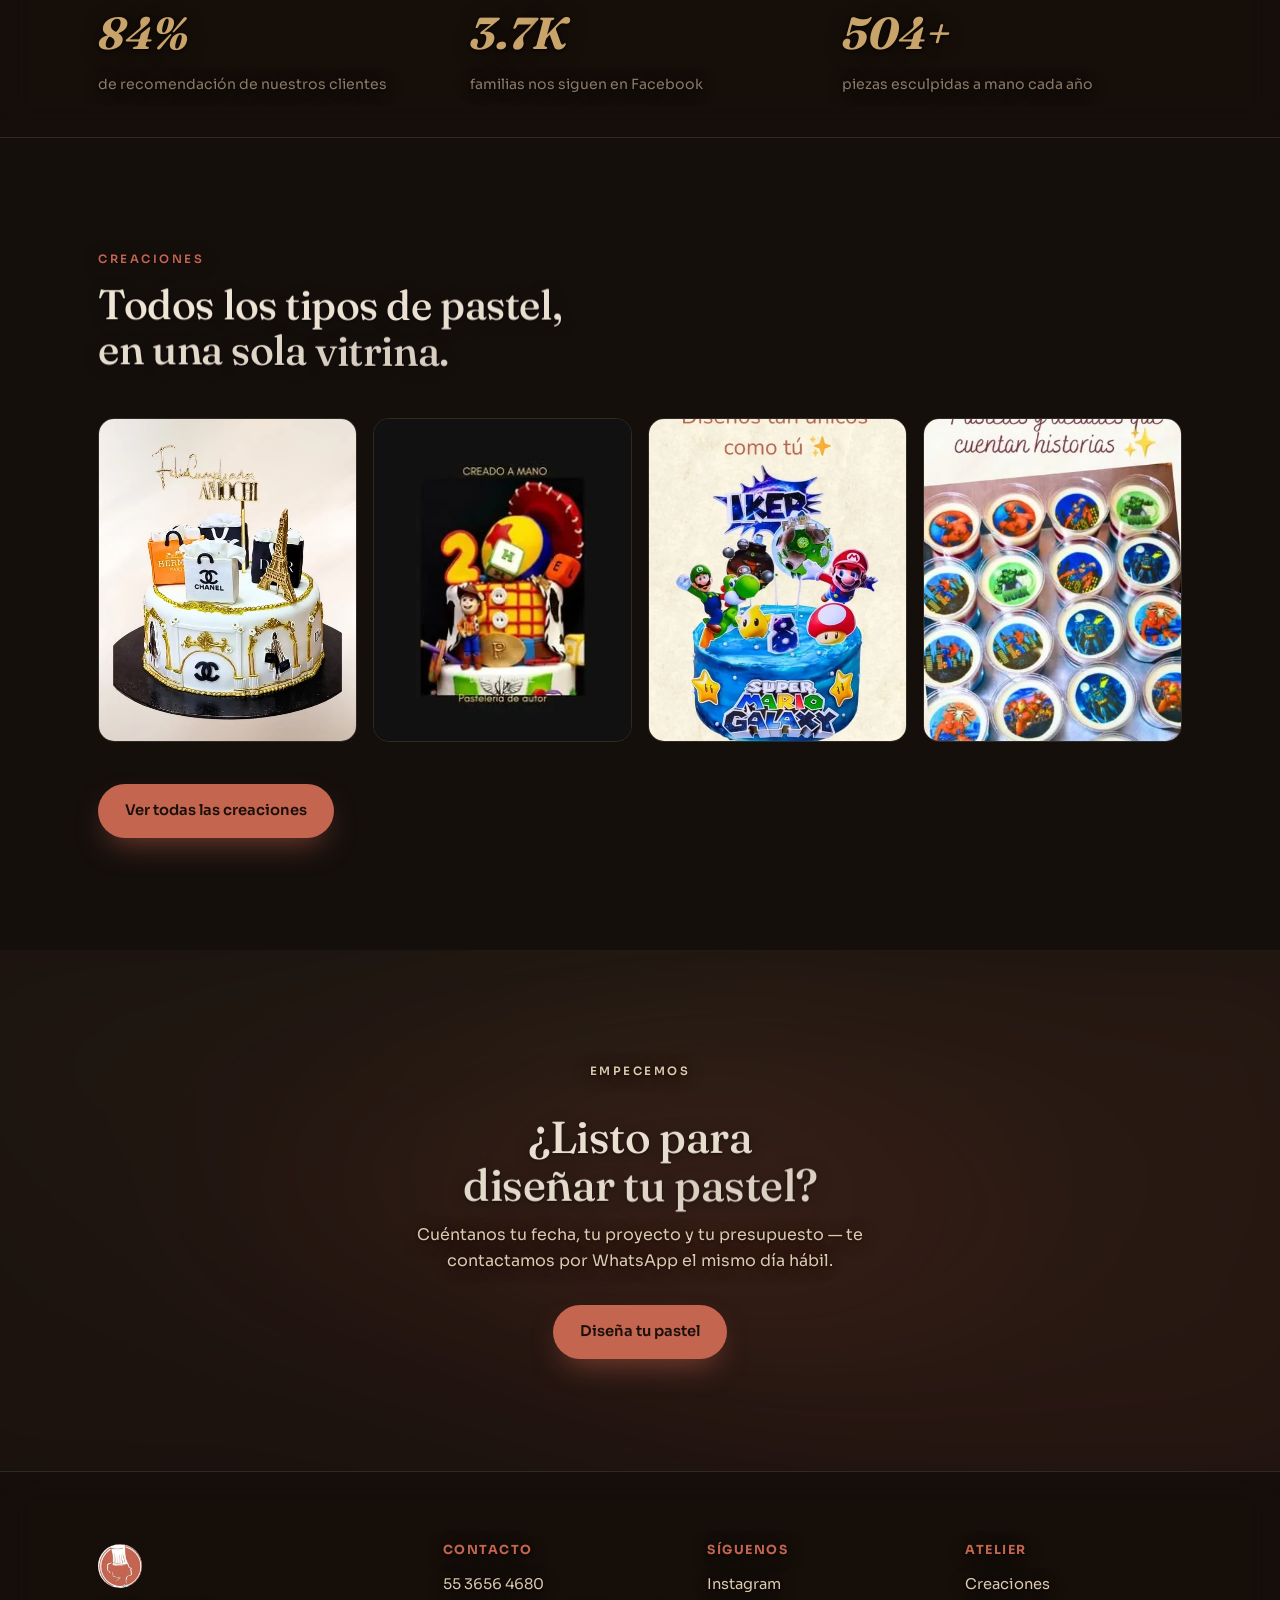
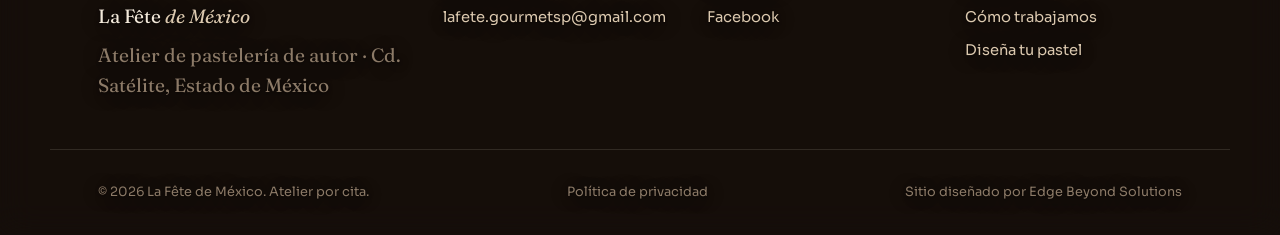
==== commit 5f5c90eb: "Mejoras generales look & feel Mejoras generales look & feel" ====
--- a/index.html
+++ b/index.html
@@ -22,13 +22,14 @@
 <link rel="canonical" href="https://lafetedemexico.mx/" />
 <link rel="icon" type="image/webp" href="assets/img/logo.webp" />
 <link rel="apple-touch-icon" href="assets/img/logo.webp" />
+<meta name="robots" content="index, follow, max-image-preview:large" />
 <meta name="theme-color" content="#150F0C" />
 
 <link rel="preconnect" href="https://fonts.googleapis.com" />
 <link rel="preconnect" href="https://fonts.gstatic.com" crossorigin />
 <link rel="stylesheet" href="https://fonts.googleapis.com/css2?family=Fraunces:ital,opsz,wght@0,9..144,300;0,9..144,500;0,9..144,600;1,9..144,400;1,9..144,500&family=Sora:wght@300;400;500;600;700&display=swap" />
 
-<link rel="stylesheet" href="styles.css?v=20260916" />
+<link rel="stylesheet" href="styles.css?v=20260917" />
 <script type="application/ld+json">
 {
   "@context": "https://schema.org",
@@ -51,6 +52,20 @@
   ]
 }
 </script>
+
+<!-- Google Search Console verification — replace with your real code from search.google.com/search-console -->
+<!-- <meta name="google-site-verification" content="REPLACE_WITH_YOUR_GSC_CODE"> -->
+
+<!-- Google Analytics (GA4) — replace G-XXXXXXXXXX with your real Measurement ID -->
+<!--
+<script async src="https://www.googletagmanager.com/gtag/js?id=G-XXXXXXXXXX"></script>
+<script>
+  window.dataLayer = window.dataLayer || [];
+  function gtag(){dataLayer.push(arguments);}
+  gtag('js', new Date());
+  gtag('config', 'G-XXXXXXXXXX');
+</script>
+-->
 </head>
 <body>
 <a class="skip-link" href="#contenido">Saltar al contenido</a>
@@ -208,6 +223,6 @@
 <script defer src="lib/gsap.min.js"></script>
 <script defer src="lib/ScrollTrigger.min.js"></script>
 <script defer src="lib/manifest.js"></script>
-<script defer src="main.js?v=20260916"></script>
+<script defer src="main.js?v=20260917"></script>
 </body>
 </html>
--- a/styles.css
+++ b/styles.css
@@ -70,9 +70,10 @@
 .site-video-bg video { width: 100%; height: 100%; object-fit: cover; object-position: center 50%; }
 .site-video-bg::before {
   content: ""; position: absolute; inset: 0;
+  /* Ligero — el video debe leerse claro en todo el sitio, no solo insinuarse */
   background:
-    linear-gradient(180deg, rgba(21,15,12,.62) 0%, rgba(21,15,12,.4) 30%, rgba(21,15,12,.55) 70%, rgba(21,15,12,.85) 100%),
-    linear-gradient(90deg, rgba(21,15,12,.35), transparent 40%, transparent 60%, rgba(21,15,12,.35));
+    linear-gradient(180deg, rgba(21,15,12,.3) 0%, rgba(21,15,12,.16) 30%, rgba(21,15,12,.22) 70%, rgba(21,15,12,.45) 100%),
+    linear-gradient(90deg, rgba(21,15,12,.16), transparent 40%, transparent 60%, rgba(21,15,12,.16));
 }
 @media (prefers-reduced-motion: reduce) {
   .site-video-bg video { display: none; }
@@ -252,14 +253,13 @@
    6. Hero
    ============================================================= */
 .hero {
-  position: relative; min-height: 100svh; display: flex; align-items: flex-end;
+  position: relative; min-height: 100svh; display: flex; align-items: center;
   overflow: clip; isolation: isolate;
 }
 .hero-scrim {
   position: absolute; inset: 0; z-index: -1;
-  background:
-    linear-gradient(180deg, rgba(21,15,12,.3) 0%, rgba(21,15,12,.2) 40%, rgba(21,15,12,.75) 92%, var(--bg) 100%),
-    linear-gradient(90deg, rgba(21,15,12,.5) 0%, rgba(21,15,12,.1) 55%);
+  /* Ligero y parejo — el video debe leerse claro, el texto se apoya en su halo */
+  background: rgba(21,15,12,.22);
 }
 .hero-mesh {
   position: absolute; inset: 0; z-index: -1; pointer-events: none;
@@ -270,7 +270,7 @@
     radial-gradient(55% 45% at var(--mesh-x) var(--mesh-y), rgba(196,101,79,.4), transparent 62%),
     conic-gradient(from var(--mesh-angle), rgba(201,164,106,.18), rgba(196,101,79,.22), rgba(155,75,57,.1), rgba(201,164,106,.18));
   filter: blur(90px) saturate(120%);
-  opacity: .8;
+  opacity: .45;
   animation: meshShift 24s linear infinite;
   mix-blend-mode: screen;
 }
@@ -280,11 +280,11 @@
   100% { --mesh-angle: 360deg; --mesh-x: 25%; --mesh-y: 30%; }
 }
 
-.hero-inner { position: relative; padding-block: 8rem 4.5rem; width: 100%; }
+.hero-inner { position: relative; padding-block: 6rem 2rem; width: 100%; }
 .hero-meta { display: inline-flex; align-items: center; gap: .55rem; font-size: .8rem; letter-spacing: .04em; color: var(--cream-2); margin-bottom: 1.6rem; }
 .hero-meta .dot { width: 6px; height: 6px; border-radius: 50%; background: var(--accent); box-shadow: 0 0 0 4px rgba(196,101,79,.25); }
 .hero-glyph { display: block; font-size: 1.8rem; color: var(--gold); margin-bottom: .8rem; }
-.hero-title { font-size: clamp(2.6rem, 6.6vw, 5.4rem); max-width: 22ch; margin-bottom: 1.6rem; }
+.hero-title { font-size: clamp(2.6rem, 6.6vw, 5.4rem); max-width: 22ch; margin-bottom: 2.6rem; }
 .hero-title em { font-style: italic; color: var(--accent); font-weight: 400; }
 .hero-sub { max-width: 46ch; font-size: clamp(1.02rem, 1.6vw, 1.2rem); color: var(--cream-2); margin-bottom: 2.4rem; }
 .hero-foot { display: flex; flex-wrap: wrap; align-items: center; gap: 1.8rem 2.6rem; }
@@ -384,9 +384,9 @@
 .proceso h2 { font-size: clamp(1.7rem, 3.4vw, 2.6rem); max-width: 22ch; margin-bottom: 3.2rem; }
 .proceso-grid { display: grid; grid-template-columns: minmax(0, 1fr); gap: 2.2rem; }
 .proceso-step { border-top: 1px solid var(--line); padding-top: 1.4rem; }
-.proceso-n { font-family: var(--serif); font-style: italic; font-size: 2rem; color: var(--accent); display: block; margin-bottom: .6rem; }
-.proceso-step h3 { font-size: 1.2rem; margin-bottom: .5rem; }
-.proceso-step p { color: var(--cream-3); font-size: .92rem; }
+.proceso-n { font-family: var(--serif); font-style: italic; font-size: 2.3rem; color: var(--accent); display: block; margin-bottom: .7rem; }
+.proceso-step h3 { font-size: 1.4rem; margin-bottom: .6rem; }
+.proceso-step p { color: var(--cream-2); font-size: 1.05rem; line-height: 1.6; }
 @media (min-width: 720px) { .proceso-grid { grid-template-columns: repeat(2, 1fr); } }
 @media (min-width: 1280px) { .proceso-grid { grid-template-columns: repeat(4, 1fr); } }
 
@@ -454,8 +454,9 @@
    13. Diseña — wizard form
    ============================================================= */
 .disena { padding-block: 7rem; }
+.disena-top { padding-top: 9rem; }
 .disena-grid { display: grid; grid-template-columns: minmax(0, 1fr); gap: 3rem; }
-.disena-copy h2 { font-size: clamp(1.7rem, 3.2vw, 2.4rem); margin-bottom: 1.2rem; }
+.disena-copy h2, .disena-title { font-size: clamp(1.7rem, 3.2vw, 2.4rem); margin-bottom: 1.2rem; }
 .disena-copy p { color: var(--cream-2); max-width: 46ch; margin-bottom: 1.6rem; }
 .disena-points { display: grid; gap: .8rem; }
 .disena-points li { position: relative; padding-left: 1.5rem; color: var(--cream-3); font-size: .92rem; }
@@ -576,9 +577,6 @@
 @media (min-width: 540px) {
   .option-grid { grid-template-columns: repeat(2, 1fr); }
 }
-@media (min-width: 720px) {
-  .hero-inner { padding-block: 10rem 6rem; }
-}
 @media (min-width: 960px) {
   .disena-copy { padding-top: 1rem; }
 }
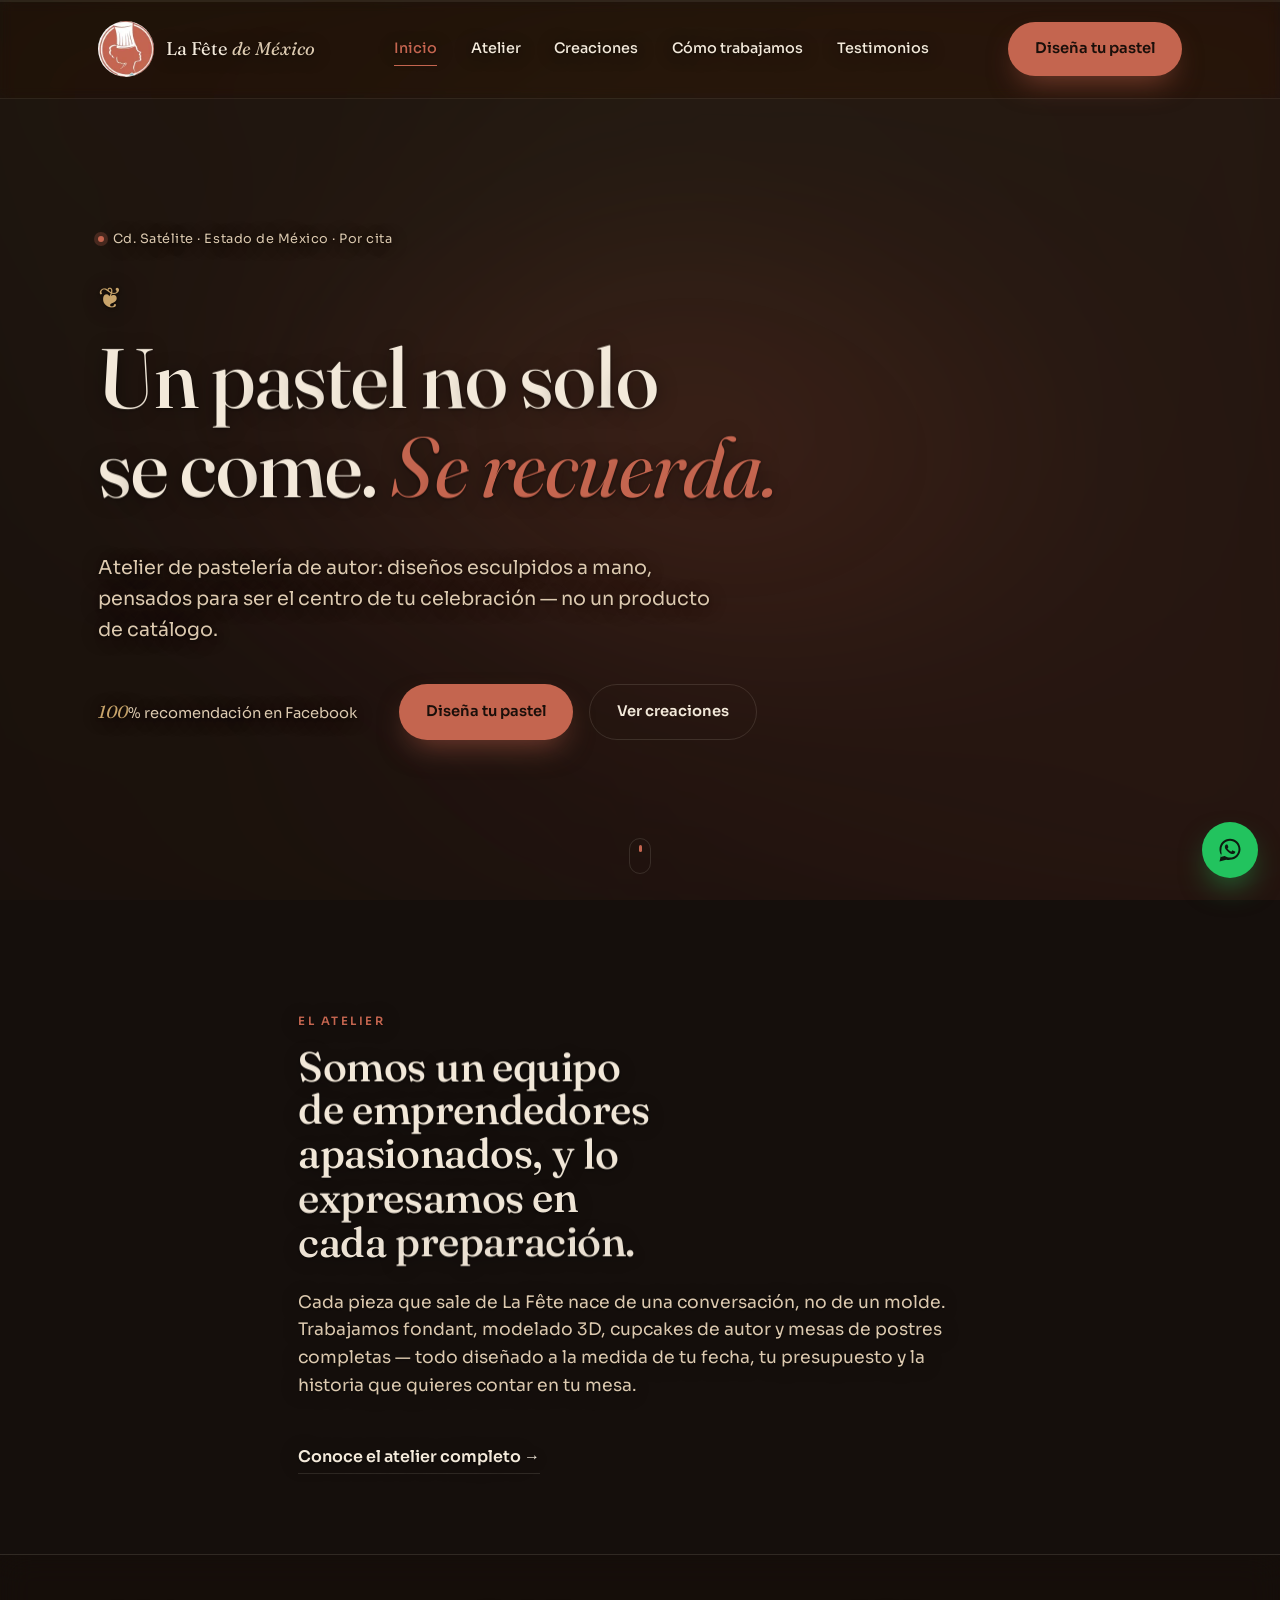
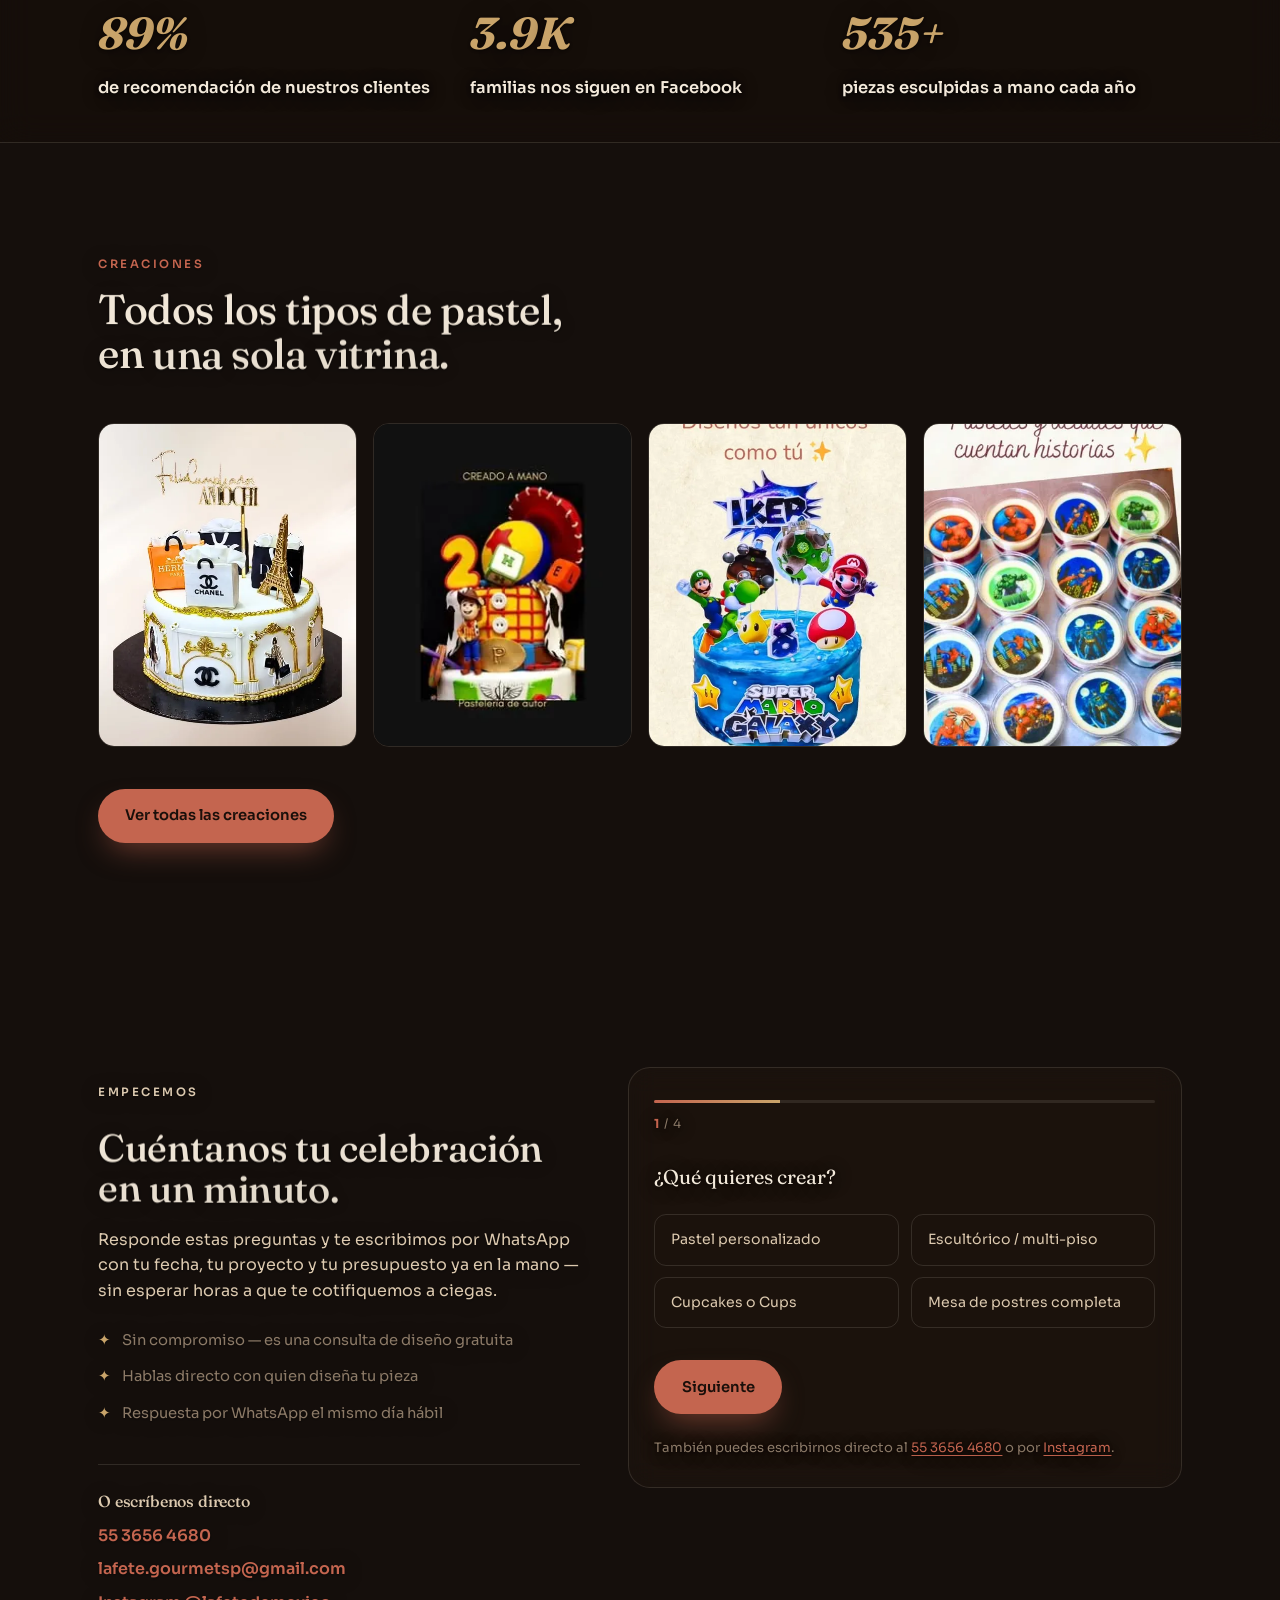
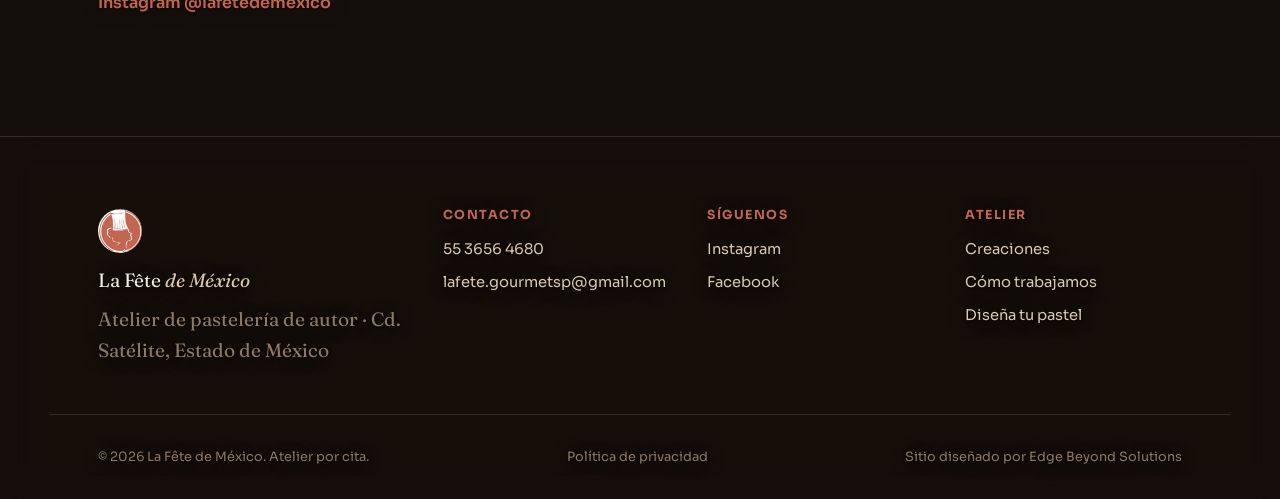
==== commit 89db62a5: "Cambios adicionales look & feel Quitar página de contacto, cuadros obscuros, textos no legibles." ====
--- a/index.html
+++ b/index.html
@@ -29,7 +29,7 @@
 <link rel="preconnect" href="https://fonts.gstatic.com" crossorigin />
 <link rel="stylesheet" href="https://fonts.googleapis.com/css2?family=Fraunces:ital,opsz,wght@0,9..144,300;0,9..144,500;0,9..144,600;1,9..144,400;1,9..144,500&family=Sora:wght@300;400;500;600;700&display=swap" />
 
-<link rel="stylesheet" href="styles.css?v=20260917" />
+<link rel="stylesheet" href="styles.css?v=20260918" />
 <script type="application/ld+json">
 {
   "@context": "https://schema.org",
@@ -91,9 +91,8 @@
       <a class="nav-link" href="creaciones.html">Creaciones</a>
       <a class="nav-link" href="proceso.html">Cómo trabajamos</a>
       <a class="nav-link" href="testimonios.html">Testimonios</a>
-      <a class="nav-link" href="contacto.html">Contacto</a>
     </nav>
-    <a class="btn btn-primary nav-cta" href="contacto.html" data-magnetic data-magnetic-strength="0.25">Diseña tu pastel</a>
+    <a class="btn btn-primary nav-cta" href="#disena" data-magnetic data-magnetic-strength="0.25">Diseña tu pastel</a>
     <button class="nav-burger" data-nav-burger aria-label="Abrir menú" aria-expanded="false" aria-controls="nav-mobile">
       <span></span><span></span><span></span>
     </button>
@@ -107,8 +106,7 @@
     <a href="creaciones.html" data-nav-mobile-link>Creaciones</a>
     <a href="proceso.html" data-nav-mobile-link>Cómo trabajamos</a>
     <a href="testimonios.html" data-nav-mobile-link>Testimonios</a>
-    <a href="contacto.html" data-nav-mobile-link>Contacto</a>
-    <a href="contacto.html" class="btn btn-primary" data-nav-mobile-link>Diseña tu pastel</a>
+    <a href="#disena" class="btn btn-primary" data-nav-mobile-link>Diseña tu pastel</a>
   </nav>
 </div>
 
@@ -127,7 +125,7 @@
           <span data-count-to="100">0</span>% recomendación en Facebook
         </div>
         <div class="hero-actions">
-          <a class="btn btn-primary" href="contacto.html" data-magnetic data-magnetic-strength="0.3">Diseña tu pastel</a>
+          <a class="btn btn-primary" href="#disena" data-magnetic data-magnetic-strength="0.3">Diseña tu pastel</a>
           <a class="btn btn-ghost" href="creaciones.html">Ver creaciones</a>
         </div>
       </div>
@@ -170,14 +168,91 @@
       <a class="btn btn-primary" href="creaciones.html">Ver todas las creaciones</a>
     </div>
   </section>
-  <!-- CTA FINAL -->
-  <section class="cta-band">
-    <div class="section-with-mesh testimonios-mesh" aria-hidden="true"></div>
-    <div class="container cta-band-inner">
-      <p class="kicker reveal" data-reveal>Empecemos</p>
-      <h2 class="reveal" data-split="words">¿Listo para diseñar tu pastel?</h2>
-      <p class="reveal" data-reveal>Cuéntanos tu fecha, tu proyecto y tu presupuesto — te contactamos por WhatsApp el mismo día hábil.</p>
-      <a class="btn btn-primary reveal" data-reveal href="contacto.html" data-magnetic data-magnetic-strength="0.3">Diseña tu pastel</a>
+  <!-- FORMULARIO MULTI-PASO -->
+  <section class="disena" id="disena">
+    <div class="container disena-grid">
+      <div class="disena-copy">
+        <p class="kicker reveal" data-reveal>Empecemos</p>
+        <h2 class="reveal" data-split="words">Cuéntanos tu celebración en un minuto.</h2>
+        <p class="reveal" data-reveal>Responde estas preguntas y te escribimos por WhatsApp con tu fecha, tu proyecto y tu presupuesto ya en la mano — sin esperar horas a que te cotifiquemos a ciegas.</p>
+        <ul class="disena-points">
+          <li>Sin compromiso — es una consulta de diseño gratuita</li>
+          <li>Hablas directo con quien diseña tu pieza</li>
+          <li>Respuesta por WhatsApp el mismo día hábil</li>
+        </ul>
+        <div class="contacto-direct reveal" data-reveal>
+          <h3>O escríbenos directo</h3>
+          <a href="tel:+525536564680">55 3656 4680</a>
+          <a href="mailto:lafete.gourmetsp@gmail.com">lafete.gourmetsp@gmail.com</a>
+          <a href="https://www.instagram.com/lafetedemexico/" target="_blank" rel="noopener">Instagram @lafetedemexico</a>
+        </div>
+      </div>
+
+      <form class="wizard" data-wizard novalidate>
+        <div class="wizard-progress" aria-hidden="true"><span data-wizard-bar></span></div>
+        <p class="wizard-step-label"><span data-wizard-current>1</span> / 4</p>
+
+        <fieldset class="wizard-step is-active" data-wizard-step="1">
+          <legend>¿Qué quieres crear?</legend>
+          <div class="option-grid" data-option-group="proyecto">
+            <button type="button" class="option-card" data-value="Pastel personalizado">Pastel personalizado</button>
+            <button type="button" class="option-card" data-value="Escultórico / multi-piso">Escultórico / multi-piso</button>
+            <button type="button" class="option-card" data-value="Cupcakes o Cups">Cupcakes o Cups</button>
+            <button type="button" class="option-card" data-value="Mesa de postres completa">Mesa de postres completa</button>
+          </div>
+        </fieldset>
+
+        <fieldset class="wizard-step" data-wizard-step="2">
+          <legend>¿Cuándo es tu celebración?</legend>
+          <div class="field">
+            <input type="date" name="fecha" id="wz-fecha" placeholder=" " />
+            <label for="wz-fecha">Fecha del evento</label>
+          </div>
+          <div class="option-grid option-grid-2" data-option-group="tipo-evento">
+            <button type="button" class="option-card" data-value="Cumpleaños">Cumpleaños</button>
+            <button type="button" class="option-card" data-value="XV años / Boda">XV años / Boda</button>
+            <button type="button" class="option-card" data-value="Corporativo">Corporativo</button>
+            <button type="button" class="option-card" data-value="Otro">Otro</button>
+          </div>
+        </fieldset>
+
+        <fieldset class="wizard-step" data-wizard-step="3">
+          <legend>¿Cuál es tu presupuesto aproximado?</legend>
+          <div class="option-grid" data-option-group="presupuesto">
+            <button type="button" class="option-card" data-value="$800 – $1,500 MXN">$800 – $1,500</button>
+            <button type="button" class="option-card" data-value="$1,500 – $3,000 MXN">$1,500 – $3,000</button>
+            <button type="button" class="option-card" data-value="$3,000 – $6,000 MXN">$3,000 – $6,000</button>
+            <button type="button" class="option-card" data-value="Más de $6,000 MXN">Más de $6,000</button>
+          </div>
+        </fieldset>
+
+        <fieldset class="wizard-step" data-wizard-step="4">
+          <legend>¿Cómo te contactamos?</legend>
+          <div class="field">
+            <input type="text" name="nombre" id="wz-nombre" placeholder=" " required />
+            <label for="wz-nombre">Tu nombre</label>
+          </div>
+          <div class="field">
+            <input type="tel" name="whatsapp" id="wz-whatsapp" placeholder=" " required />
+            <label for="wz-whatsapp">Tu WhatsApp</label>
+          </div>
+          <div class="field">
+            <textarea name="detalle" id="wz-detalle" rows="2" placeholder=" "></textarea>
+            <label for="wz-detalle">Cuéntanos tu idea (opcional)</label>
+          </div>
+        </fieldset>
+
+        <div class="wizard-nav">
+          <button type="button" class="btn btn-ghost" data-wizard-back>Atrás</button>
+          <button type="button" class="btn btn-primary" data-wizard-next>Siguiente</button>
+          <button type="submit" class="btn btn-primary cta-submit" data-wizard-submit hidden>
+            <span class="cta-form-label">Agendar consulta gratuita por WhatsApp</span>
+            <span class="cta-form-spinner"></span>
+          </button>
+        </div>
+
+        <p class="wizard-fallback">También puedes escribirnos directo al <a href="tel:+525536564680">55 3656 4680</a> o por <a href="https://www.instagram.com/lafetedemexico/" target="_blank" rel="noopener">Instagram</a>.</p>
+      </form>
     </div>
   </section>
 </main>
@@ -204,7 +279,7 @@
       <h4>Atelier</h4>
       <a href="creaciones.html">Creaciones</a>
       <a href="proceso.html">Cómo trabajamos</a>
-      <a href="contacto.html">Diseña tu pastel</a>
+      <a href="#disena">Diseña tu pastel</a>
     </div>
   </div>
   <div class="container footer-bottom">
@@ -223,6 +298,6 @@
 <script defer src="lib/gsap.min.js"></script>
 <script defer src="lib/ScrollTrigger.min.js"></script>
 <script defer src="lib/manifest.js"></script>
-<script defer src="main.js?v=20260917"></script>
+<script defer src="main.js?v=20260918"></script>
 </body>
 </html>
--- a/styles.css
+++ b/styles.css
@@ -204,15 +204,15 @@
   position: fixed; top: 0; inset-inline: 0; z-index: 200;
   /* Vidrio de verdad: el video debe verse moviéndose a través del nav,
      no solo insinuarse — por eso la opacidad es baja y el blur hace el trabajo. */
-  background: rgba(21,15,12,.28);
-  backdrop-filter: blur(10px) saturate(160%);
-  -webkit-backdrop-filter: blur(10px) saturate(160%);
-  border-bottom: 1px solid rgba(243,233,218,.1);
+  background: rgba(21,15,12,.12);
+  backdrop-filter: blur(6px) saturate(160%);
+  -webkit-backdrop-filter: blur(6px) saturate(160%);
+  border-bottom: 1px solid rgba(243,233,218,.08);
   transition: background-color .4s var(--ease-out), box-shadow .4s var(--ease-out), padding .3s var(--ease-out);
   padding-block: 1.3rem;
 }
 .nav.is-scrolled {
-  background: rgba(21,15,12,.46);
+  background: rgba(21,15,12,.26);
   box-shadow: 0 10px 30px -18px rgba(0,0,0,.6);
   padding-block: .8rem;
 }
@@ -327,7 +327,7 @@
 .stats-strip-inner { display: grid; grid-template-columns: minmax(0, 1fr); gap: 2rem; padding-block: 2.6rem; }
 .stat { text-align: left; }
 .stat strong { display: block; font-family: var(--serif); font-style: italic; font-size: clamp(2rem, 4vw, 2.8rem); color: var(--gold); }
-.stat > span { display: block; color: var(--cream-3); font-size: .88rem; margin-top: .3rem; }
+.stat > span { display: block; color: var(--cream); font-weight: 600; font-size: 1.02rem; margin-top: .4rem; text-shadow: 0 1px 4px rgba(0,0,0,.85), 0 2px 16px rgba(0,0,0,.7); }
 @media (min-width: 720px) { .stats-strip-inner { grid-template-columns: repeat(3, 1fr); } }
 
 /* =============================================================
@@ -365,10 +365,13 @@
   transform: translateY(-6px);
   box-shadow: 0 40px 80px -30px rgba(196,101,79,.4), 0 0 0 1px rgba(196,101,79,.25);
 }
-.show-card-meta { padding: 1.3rem 1.4rem 1.6rem; }
-.show-card-meta span { display: block; font-size: .7rem; letter-spacing: .14em; text-transform: uppercase; color: var(--accent); margin-bottom: .5rem; }
-.show-card-meta h3 { font-size: 1.25rem; margin-bottom: .5rem; }
-.show-card-meta p { color: var(--cream-3); font-size: .9rem; }
+.show-card-meta {
+  position: relative; padding: 1.5rem 1.4rem 1.7rem;
+  background: linear-gradient(180deg, rgba(15,10,7,0) 0%, rgba(15,10,7,.55) 35%, rgba(15,10,7,.78) 100%);
+}
+.show-card-meta span { display: block; font-size: .74rem; letter-spacing: .14em; text-transform: uppercase; font-weight: 700; color: var(--gold); margin-bottom: .5rem; text-shadow: 0 1px 4px rgba(0,0,0,.9), 0 2px 14px rgba(0,0,0,.75); }
+.show-card-meta h3 { font-size: 1.3rem; margin-bottom: .5rem; color: var(--cream); }
+.show-card-meta p { color: var(--cream); font-size: .96rem; text-shadow: 0 1px 4px rgba(0,0,0,.85), 0 2px 16px rgba(0,0,0,.7); }
 .show-card-dark { background: rgba(15,11,8,.32); }
 
 .showcase-foot { margin-top: 2.6rem; }
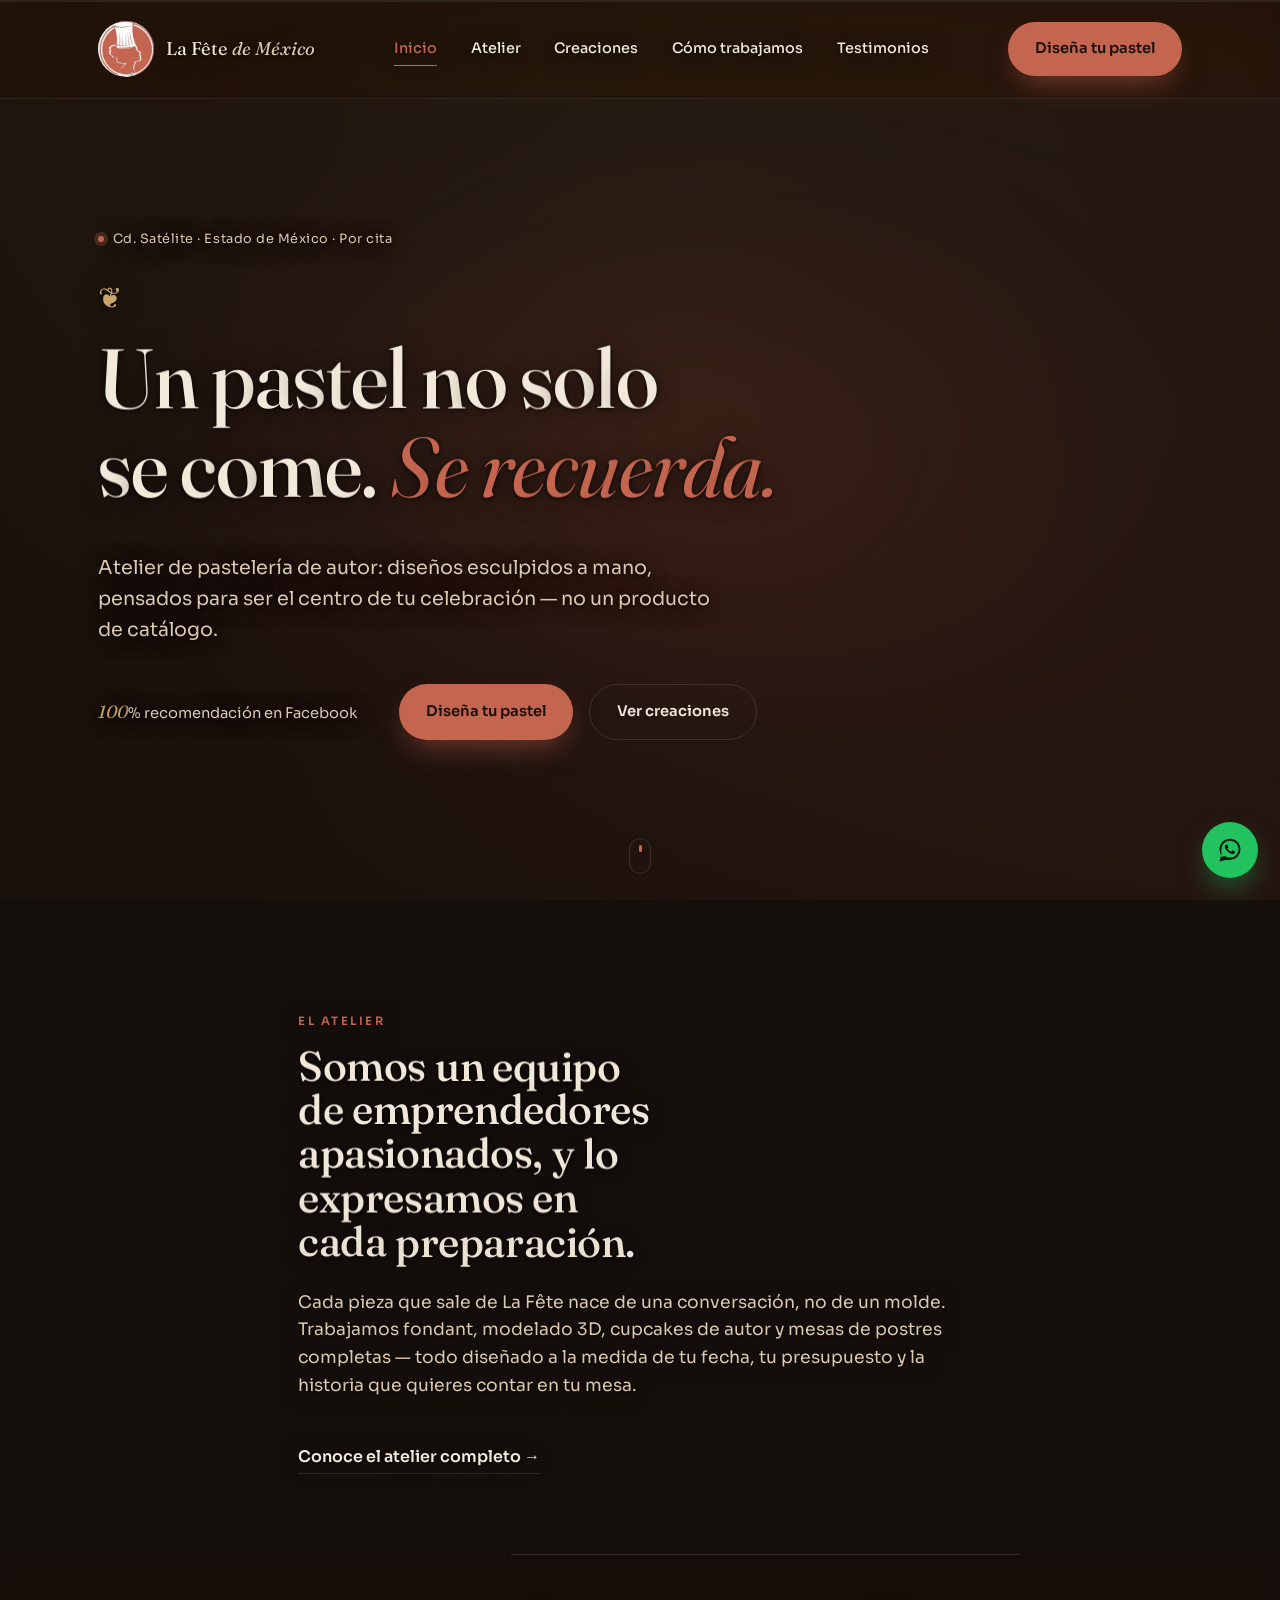
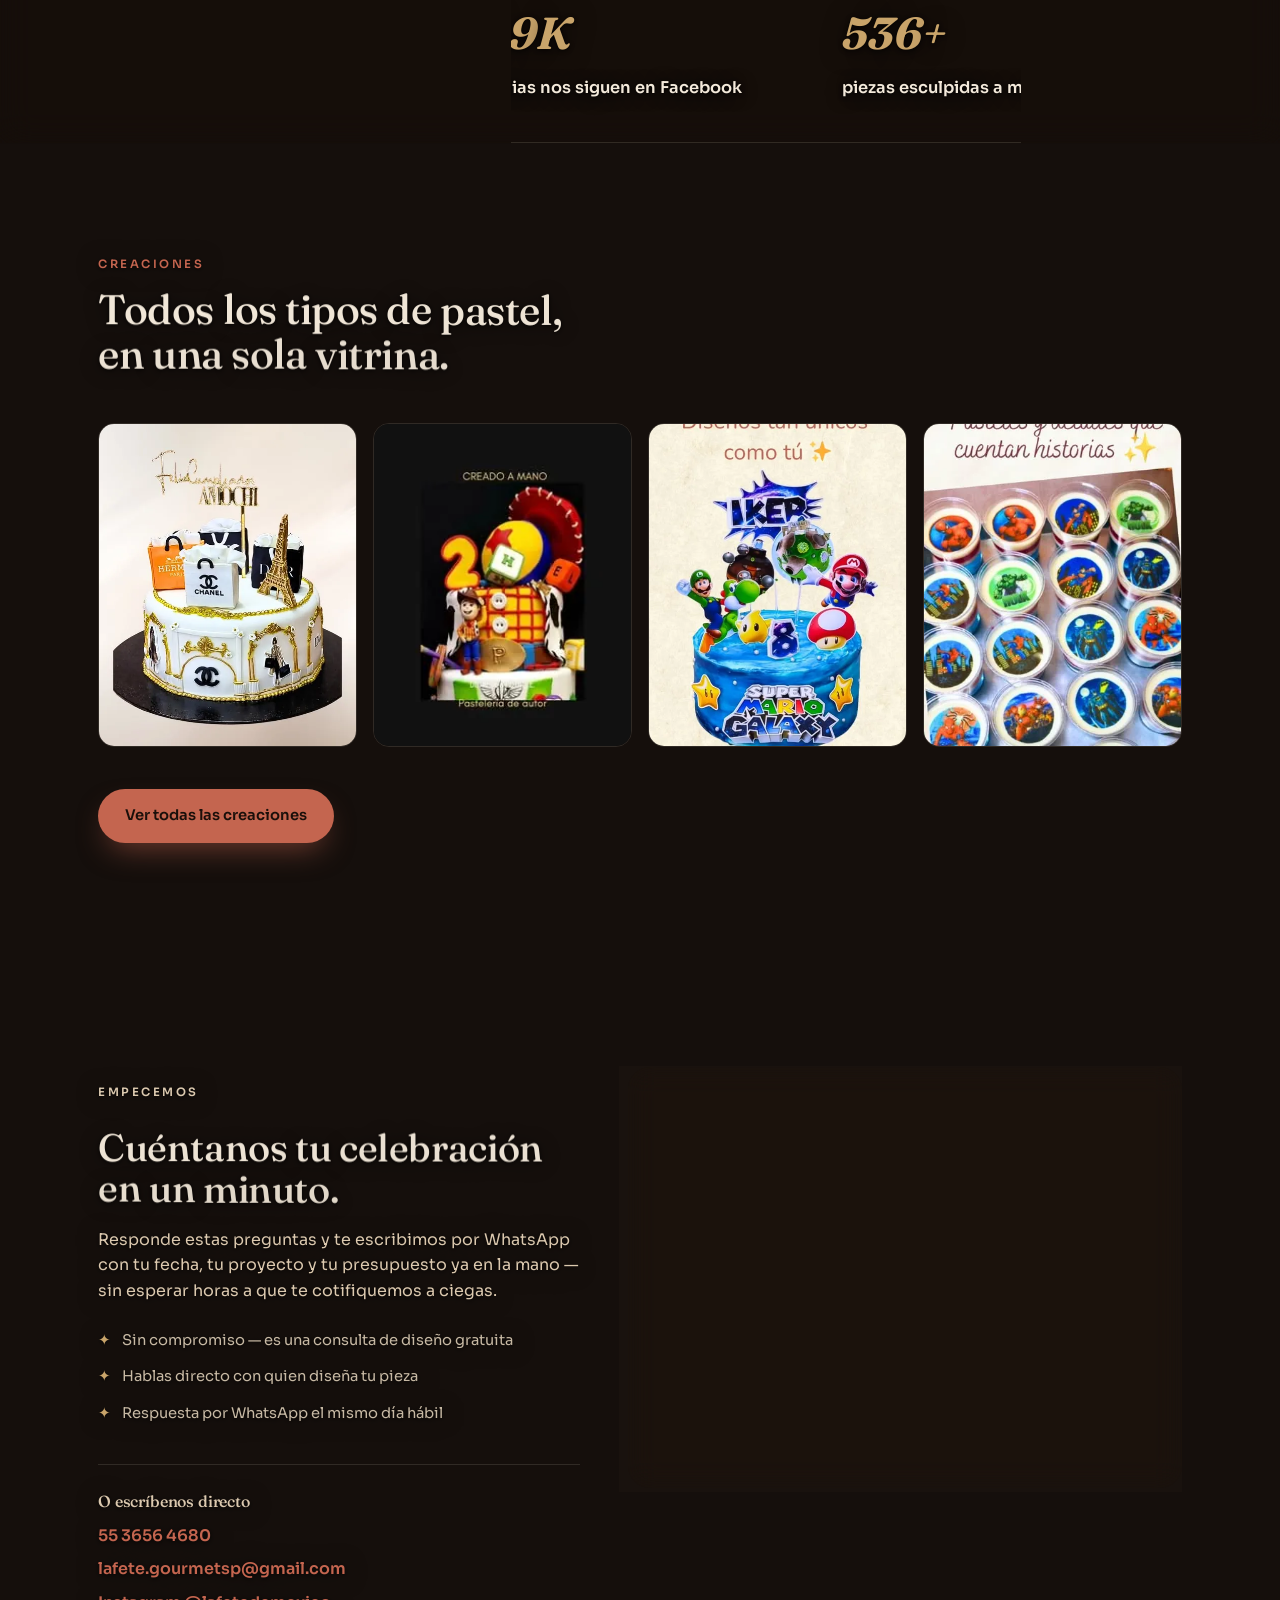
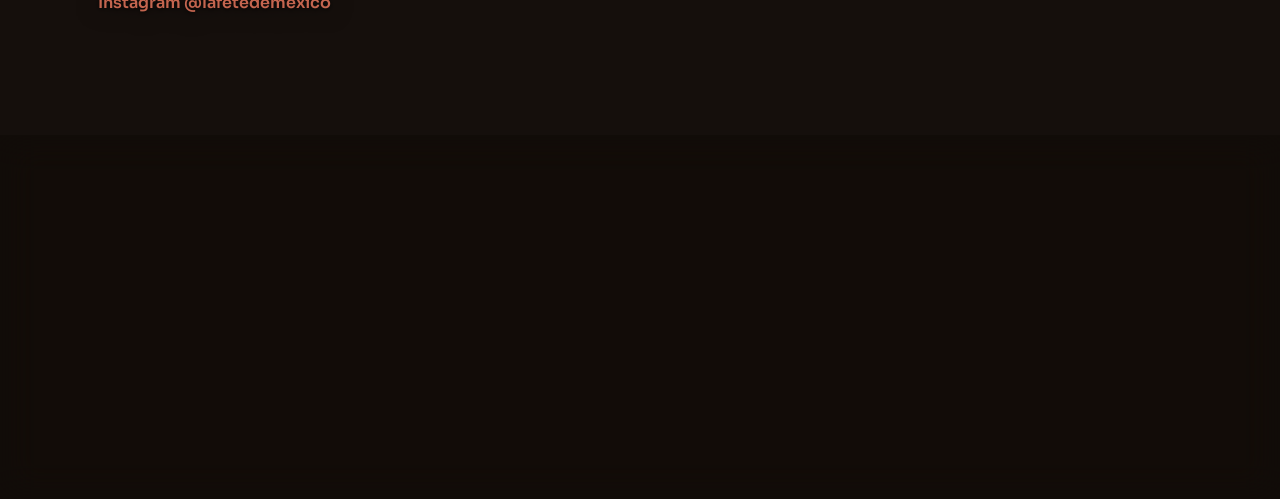
==== commit 766cd23d: "Más cambios textos ilegibles Más cambios textos ilegibles" ====
--- a/index.html
+++ b/index.html
@@ -29,7 +29,7 @@
 <link rel="preconnect" href="https://fonts.gstatic.com" crossorigin />
 <link rel="stylesheet" href="https://fonts.googleapis.com/css2?family=Fraunces:ital,opsz,wght@0,9..144,300;0,9..144,500;0,9..144,600;1,9..144,400;1,9..144,500&family=Sora:wght@300;400;500;600;700&display=swap" />
 
-<link rel="stylesheet" href="styles.css?v=20260918" />
+<link rel="stylesheet" href="styles.css?v=20260919" />
 <script type="application/ld+json">
 {
   "@context": "https://schema.org",
@@ -298,6 +298,6 @@
 <script defer src="lib/gsap.min.js"></script>
 <script defer src="lib/ScrollTrigger.min.js"></script>
 <script defer src="lib/manifest.js"></script>
-<script defer src="main.js?v=20260918"></script>
+<script defer src="main.js?v=20260919"></script>
 </body>
 </html>
--- a/styles.css
+++ b/styles.css
@@ -12,7 +12,7 @@
   --bg-3:      #271D16;   /* card */
   --cream:     #F3E9DA;   /* text on dark, never pure white */
   --cream-2:   #DCC9AF;
-  --cream-3:   #8C7A67;   /* metadata / muted */
+  --cream-3:   #C7B9A4;   /* metadata / muted — claro para leerse sobre el video */
   --accent:    #C4654F;   /* terracota — del logo real */
   --accent-2:  #9B4B39;
   --gold:      #C9A46A;   /* dorado secundario */
@@ -54,7 +54,7 @@
   /* Halo oscuro sutil: mantiene el texto legible sobre los momentos más
      claros del video de fondo, casi imperceptible sobre tarjetas/paneles
      ya oscuros. */
-  text-shadow: 0 1px 3px rgba(0,0,0,.55), 0 2px 20px rgba(0,0,0,.4);
+  text-shadow: 0 1px 4px rgba(0,0,0,.8), 0 2px 22px rgba(0,0,0,.65);
 }
 
 img, svg, video { display: block; max-width: 100%; }
@@ -526,7 +526,11 @@
 /* =============================================================
    14. FAQ
    ============================================================= */
-.faq { padding-block: 7rem; border-top: 1px solid var(--line); }
+.faq {
+  padding-block: 7rem; border-top: 1px solid var(--line);
+  background: var(--panel); backdrop-filter: blur(16px) saturate(140%); -webkit-backdrop-filter: blur(16px) saturate(140%);
+}
+@supports not (backdrop-filter: blur(1px)) { .faq { background: var(--panel-2); } }
 .faq-grid { display: grid; grid-template-columns: minmax(0, 1fr); gap: 2.4rem; }
 .faq h2 { font-size: clamp(1.8rem, 3.2vw, 2.4rem); }
 .faq-item { border-bottom: 1px solid var(--line); padding-block: 1.5rem; }
@@ -548,9 +552,10 @@
    ============================================================= */
 .site-footer {
   padding-block: 4.5rem 2rem; border-top: 1px solid var(--line);
-  background: var(--panel); backdrop-filter: blur(16px) saturate(140%); -webkit-backdrop-filter: blur(16px) saturate(140%);
-}
-@supports not (backdrop-filter: blur(1px)) { .site-footer { background: var(--panel-2); } }
+  /* El pie lleva texto denso — necesita más contraste que el nav */
+  background: rgba(15,10,7,.6); backdrop-filter: blur(18px) saturate(140%); -webkit-backdrop-filter: blur(18px) saturate(140%);
+}
+@supports not (backdrop-filter: blur(1px)) { .site-footer { background: rgba(15,10,7,.88); } }
 .footer-grid { display: grid; grid-template-columns: minmax(0, 1fr); gap: 2.6rem; margin-bottom: 3rem; }
 .footer-brand img { border-radius: 50%; margin-bottom: .8rem; }
 .footer-brand p { font-family: var(--serif); font-size: 1.2rem; }
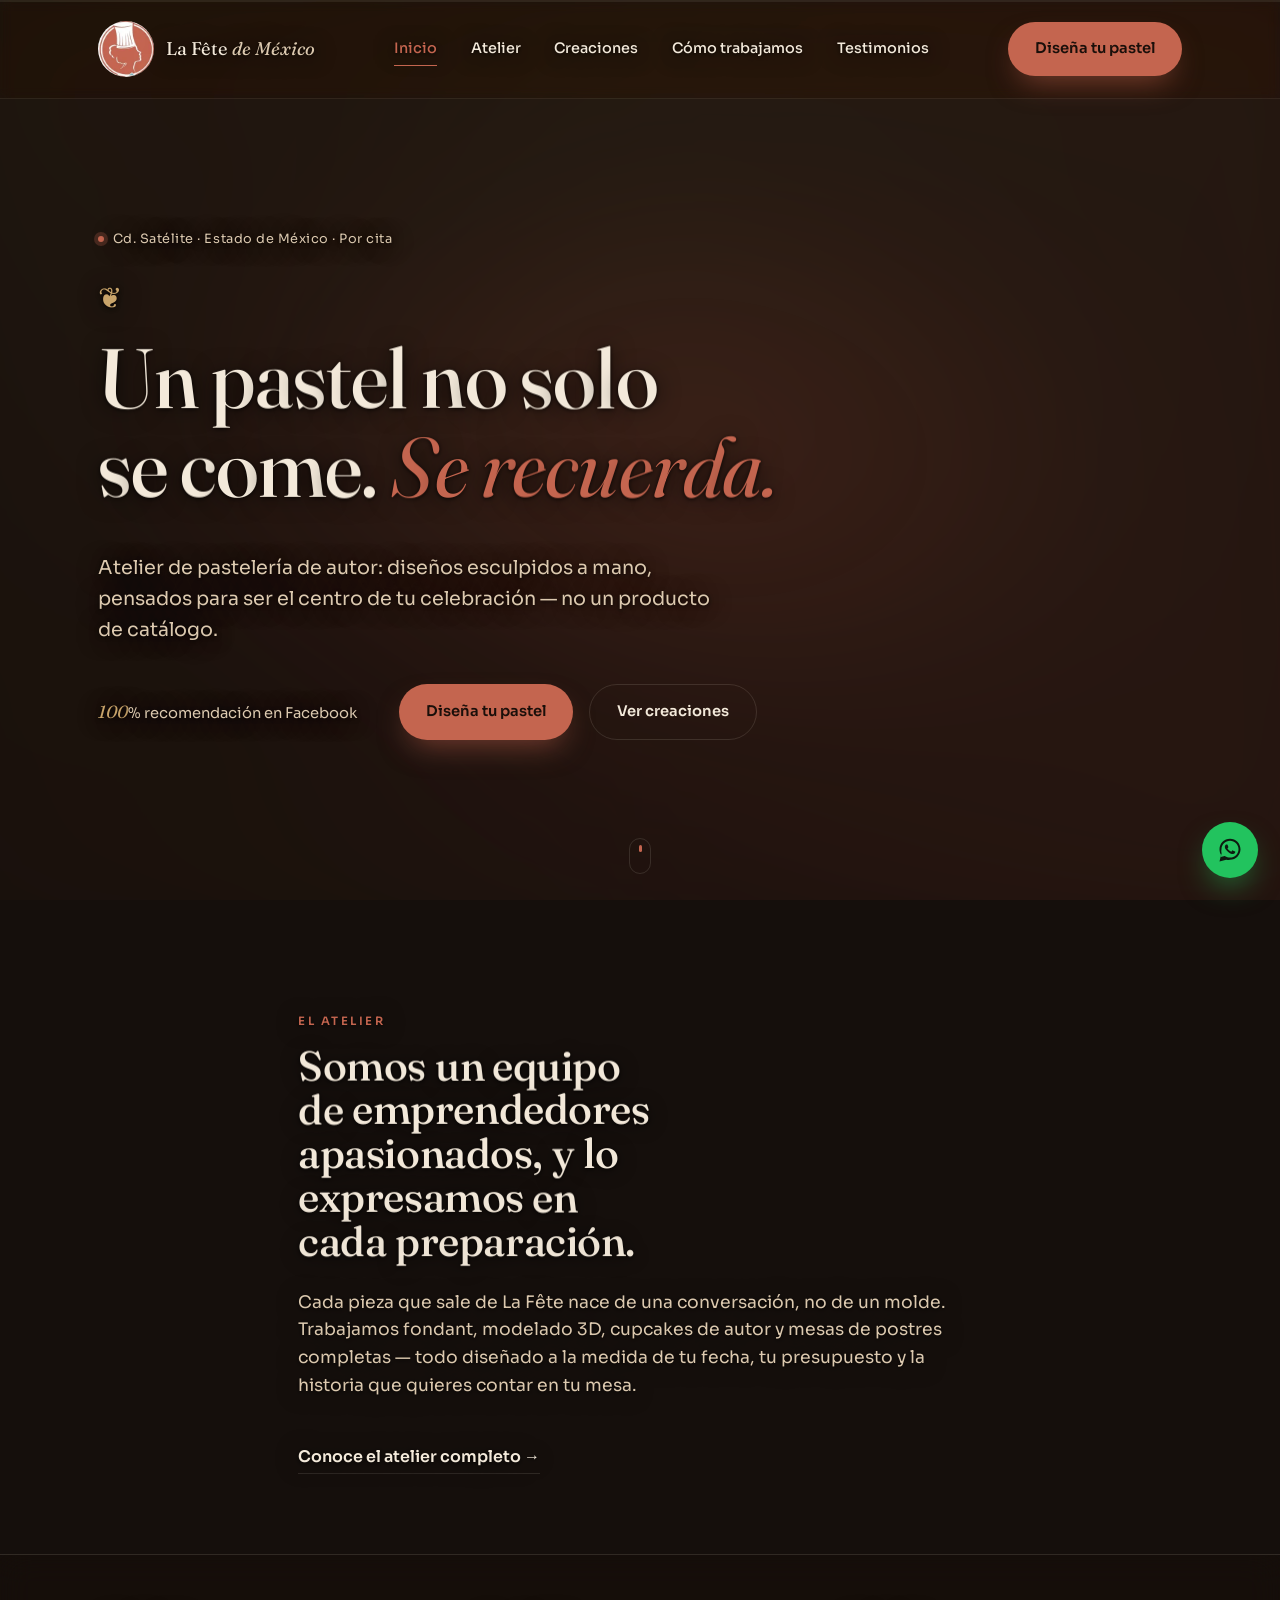
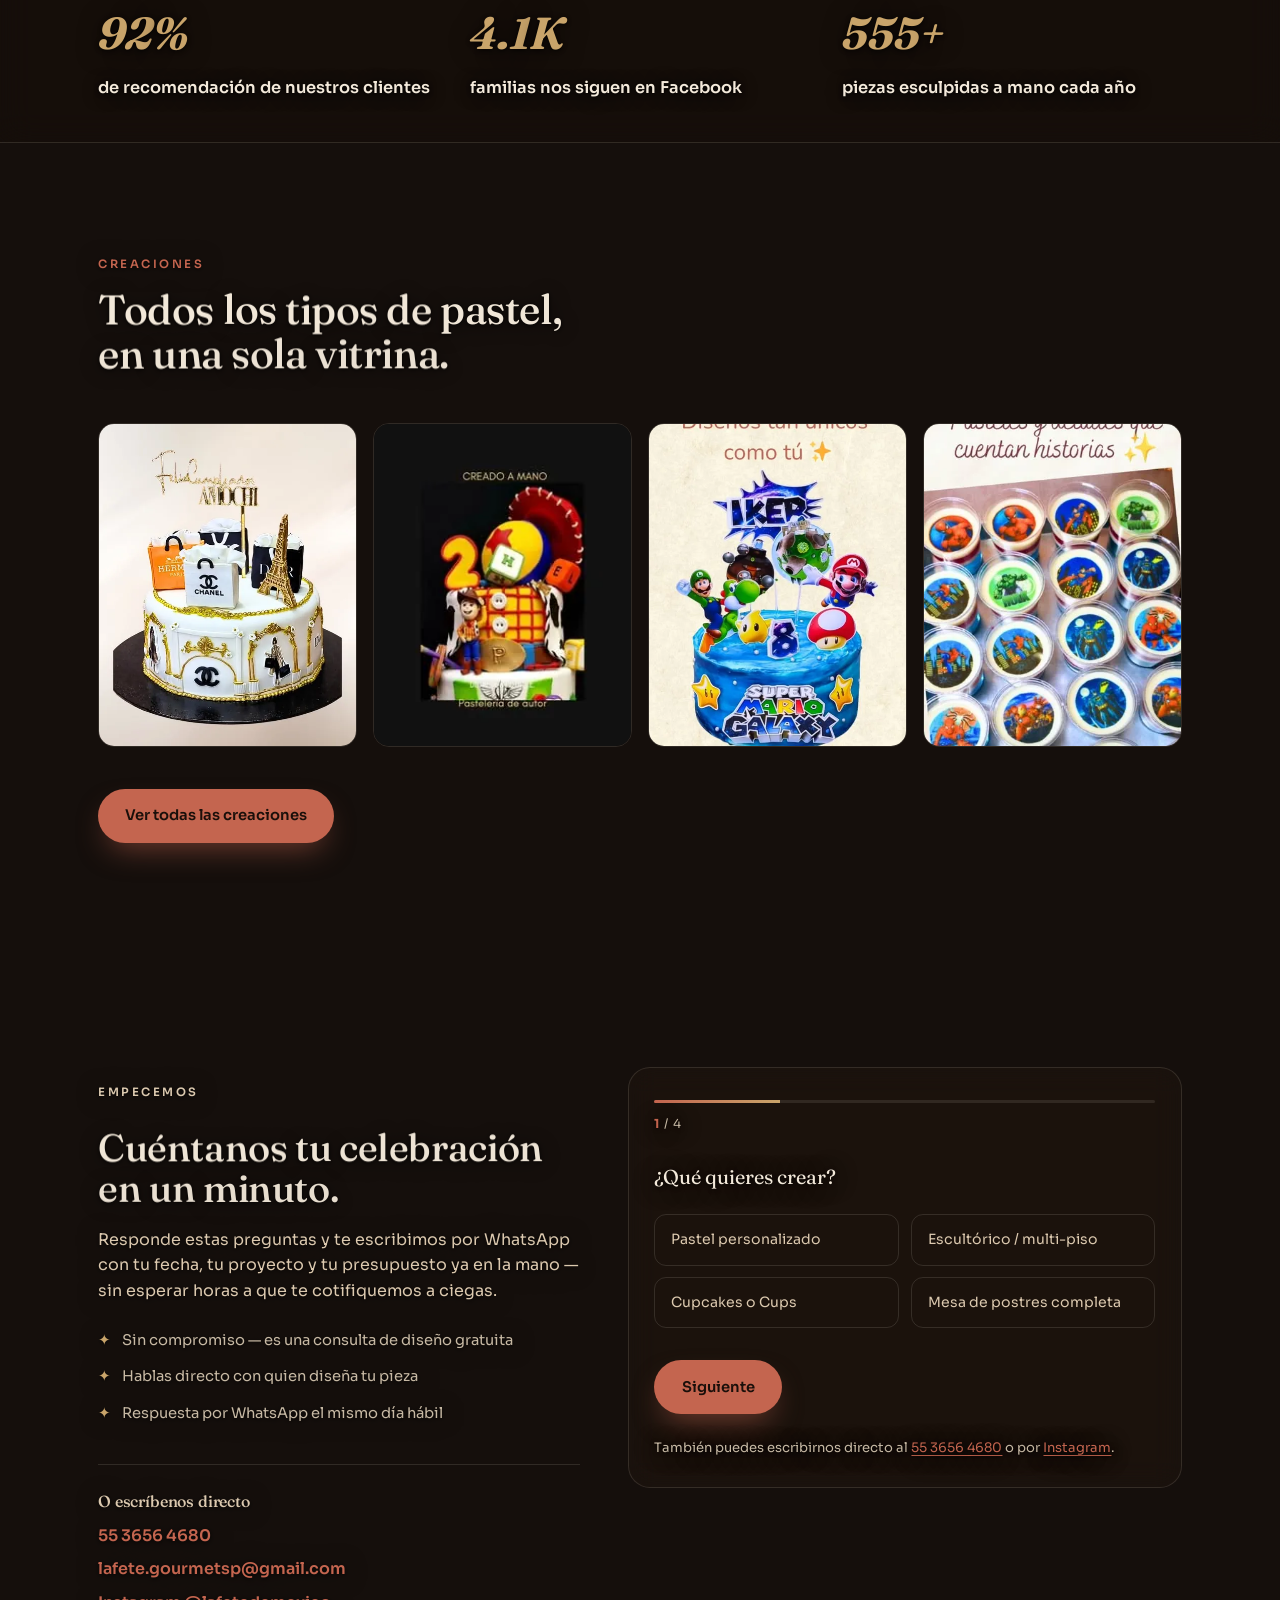
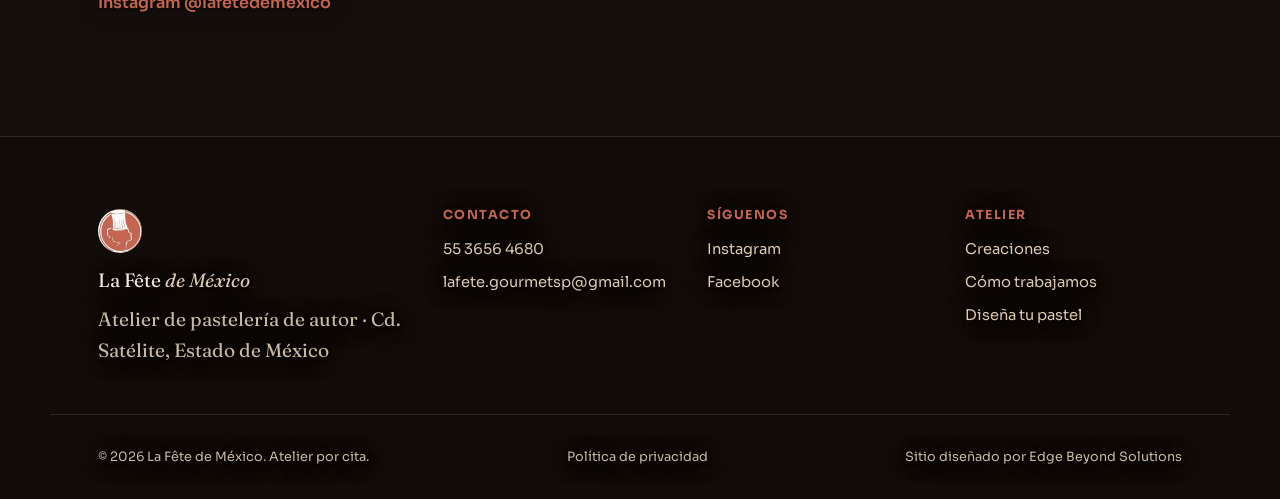
==== commit c3442cbe: "Meter más testimonios Meter más testimonios" ====
--- a/index.html
+++ b/index.html
@@ -29,7 +29,7 @@
 <link rel="preconnect" href="https://fonts.gstatic.com" crossorigin />
 <link rel="stylesheet" href="https://fonts.googleapis.com/css2?family=Fraunces:ital,opsz,wght@0,9..144,300;0,9..144,500;0,9..144,600;1,9..144,400;1,9..144,500&family=Sora:wght@300;400;500;600;700&display=swap" />
 
-<link rel="stylesheet" href="styles.css?v=20260919" />
+<link rel="stylesheet" href="styles.css?v=20260920" />
 <script type="application/ld+json">
 {
   "@context": "https://schema.org",
@@ -40,9 +40,17 @@
   "email": "lafete.gourmetsp@gmail.com",
   "address": {
     "@type": "PostalAddress",
-    "addressLocality": "Ciudad Satélite",
+    "streetAddress": "C. Arboledas 11, Hab Plaza de la Colina",
+    "addressLocality": "Tlalnepantla",
     "addressRegion": "Estado de México",
+    "postalCode": "54080",
     "addressCountry": "MX"
+  },
+  "aggregateRating": {
+    "@type": "AggregateRating",
+    "ratingValue": "4.9",
+    "reviewCount": "66",
+    "bestRating": "5"
   },
   "servesCuisine": "Pastelería de autor",
   "priceRange": "$$",
@@ -298,6 +306,6 @@
 <script defer src="lib/gsap.min.js"></script>
 <script defer src="lib/ScrollTrigger.min.js"></script>
 <script defer src="lib/manifest.js"></script>
-<script defer src="main.js?v=20260919"></script>
+<script defer src="main.js?v=20260920"></script>
 </body>
 </html>
--- a/styles.css
+++ b/styles.css
@@ -410,13 +410,30 @@
    ============================================================= */
 .testimonios { position: relative; padding-block: 7rem; overflow: clip; isolation: isolate; }
 .testimonios-mesh { position: absolute; inset: 0; z-index: -1; }
-.testimonios-inner { max-width: 780px; text-align: center; margin-inline: auto; }
-.testimonio-quote { position: relative; margin-bottom: 3rem; }
-.quote-mark { font-family: var(--serif); font-style: italic; font-size: 5rem; color: var(--accent); line-height: 0; display: block; margin-bottom: 1rem; }
-.testimonio-quote p { font-family: var(--serif); font-size: clamp(1.35rem, 2.6vw, 1.9rem); font-weight: 400; line-height: 1.4; color: var(--cream); margin-bottom: 1.6rem; }
-.testimonio-quote footer strong { display: block; font-size: 1rem; }
-.testimonio-quote footer span { color: var(--cream-3); font-size: .85rem; }
-.testimonios-badges { display: flex; flex-wrap: wrap; justify-content: center; gap: 1rem 2.6rem; }
+.testimonios-inner { text-align: center; }
+.testimonios-head { max-width: 640px; margin-inline: auto; margin-bottom: 3rem; }
+
+/* Carrusel continuo de reseñas — texto pequeño, se mueve solo, se pausa al hover */
+.testi-viewport { position: relative; margin-bottom: 3.2rem; }
+.testi-viewport.has-marquee { overflow: hidden; display: flex; }
+.testi-track { display: flex; gap: 1.2rem; padding-inline: 1.4rem; }
+.testi-viewport.has-marquee .testi-track { flex: 0 0 auto; }
+@media (min-width: 720px) { .testi-track { padding-inline: 2.4rem; } }
+
+.testi-card {
+  flex: 0 0 auto; width: min(340px, 82vw); text-align: left;
+  background: var(--card);
+  backdrop-filter: blur(14px) saturate(140%); -webkit-backdrop-filter: blur(14px) saturate(140%);
+  border: 1px solid var(--line); border-radius: 16px;
+  padding: 1.6rem 1.5rem;
+}
+@supports not (backdrop-filter: blur(1px)) { .testi-card { background: var(--panel-2); } }
+.testi-card .quote-mark { font-family: var(--serif); font-style: italic; font-size: 2.2rem; color: var(--accent); line-height: 0; display: block; margin-bottom: .7rem; }
+.testi-card p { font-size: .92rem; line-height: 1.55; color: var(--cream); margin-bottom: 1.1rem; }
+.testi-card footer strong { display: block; font-size: .88rem; }
+.testi-card footer span { color: var(--cream-3); font-size: .78rem; }
+
+.testimonios-badges { display: flex; flex-wrap: wrap; justify-content: center; gap: 1rem 2.6rem; margin-bottom: 1.4rem; }
 .badge { text-align: center; }
 .badge strong { display: block; font-family: var(--serif); font-style: italic; color: var(--gold); font-size: 1.7rem; }
 .badge span { color: var(--cream-3); font-size: .82rem; }
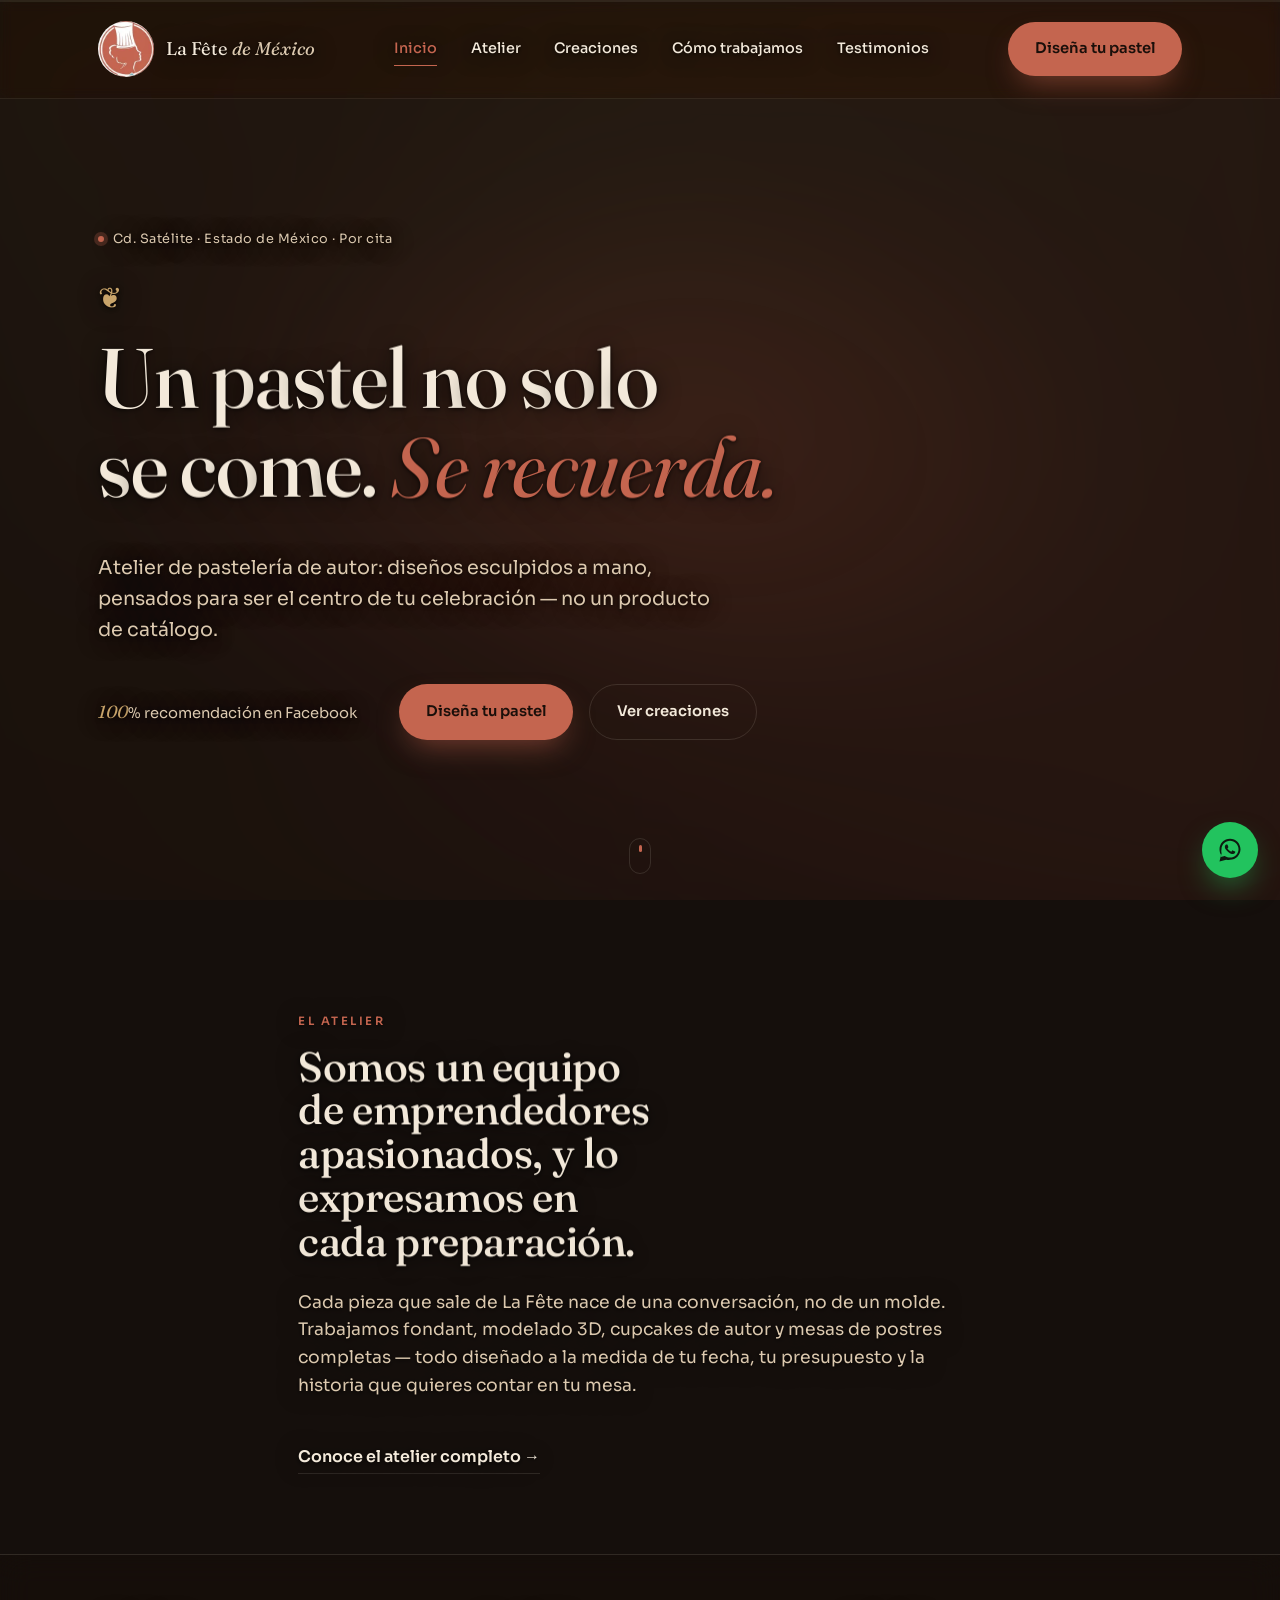
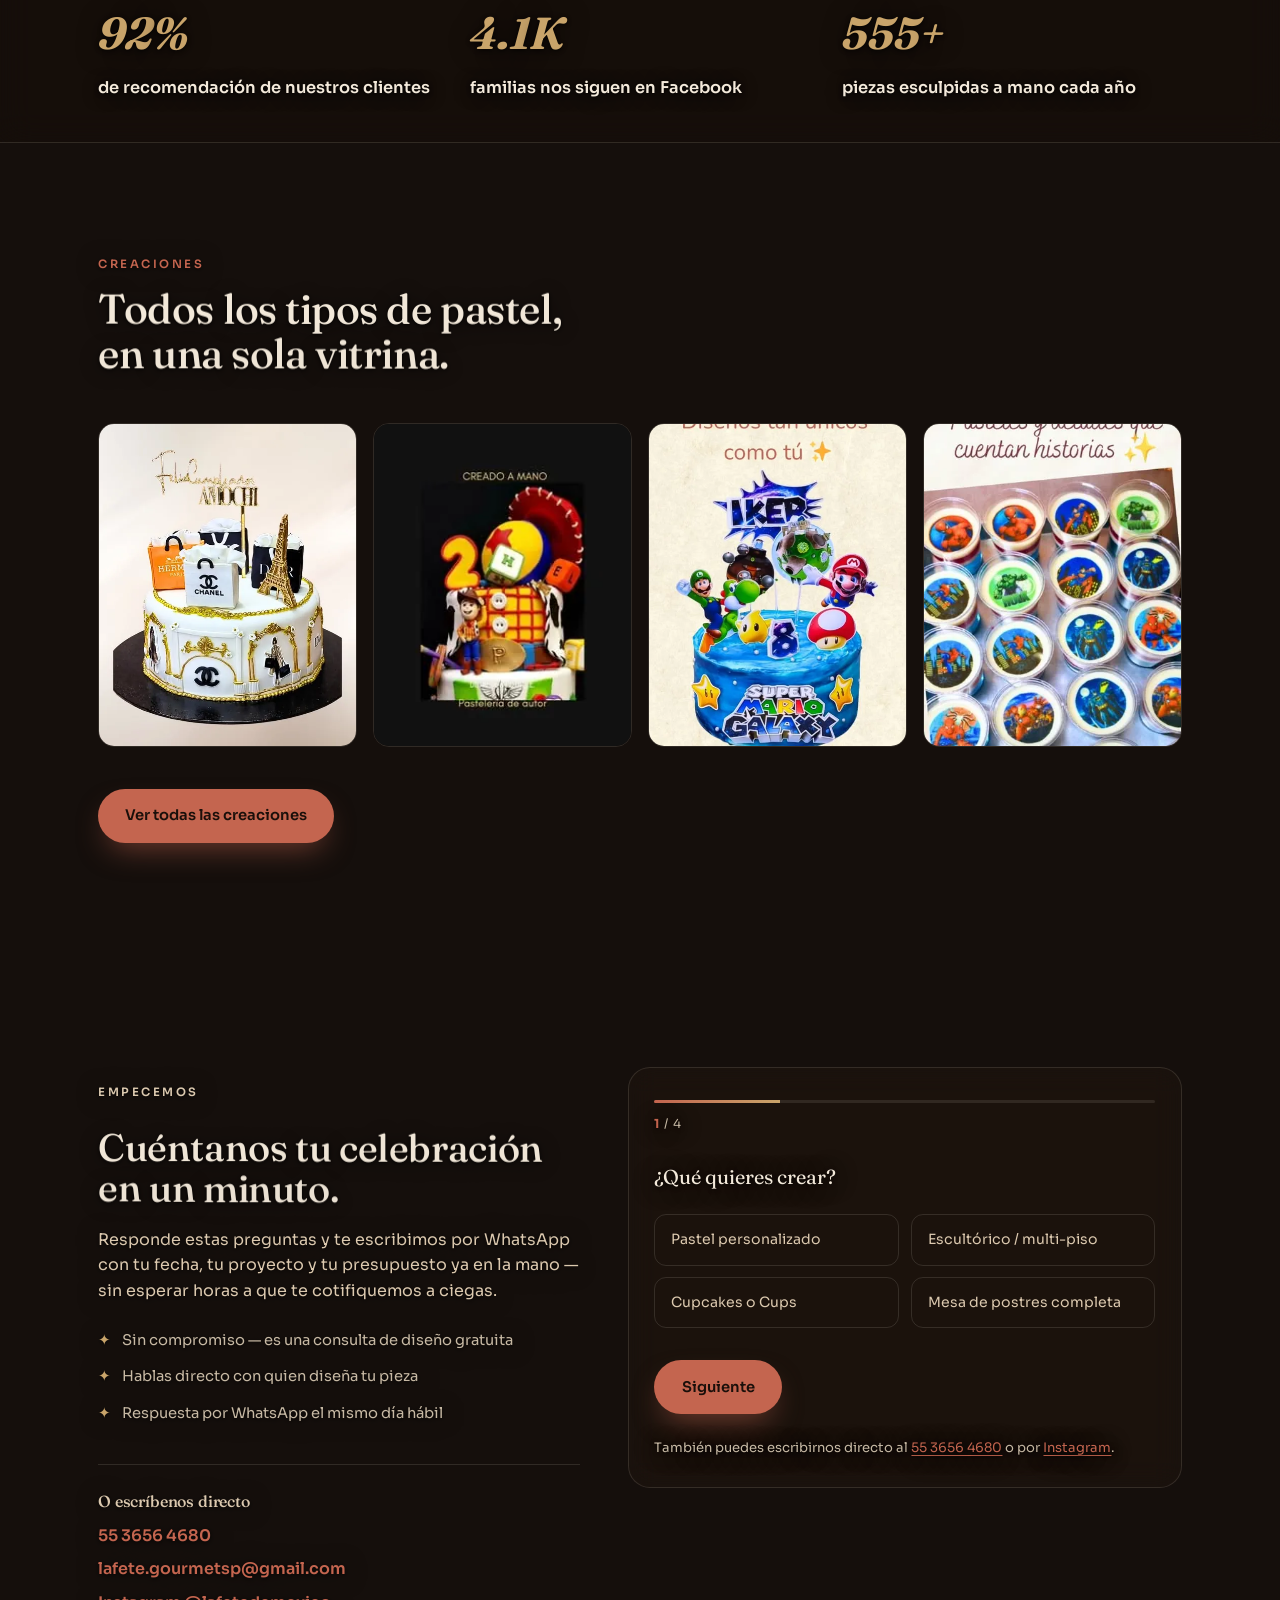
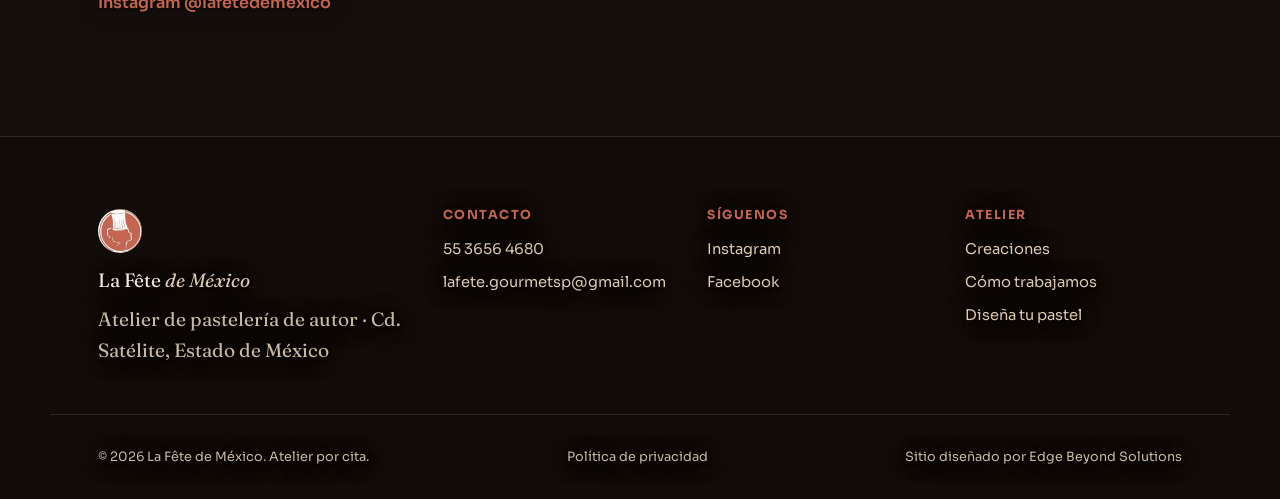
==== commit c8056d93: "Agregar favicon completo desde el logo real y corregir nombre del fundador - Genera set completo de " ====
--- a/index.html
+++ b/index.html
@@ -20,8 +20,12 @@
 <meta name="twitter:image" content="assets/img/cake-luxury-chanel.webp" />
 
 <link rel="canonical" href="https://lafetedemexico.mx/" />
-<link rel="icon" type="image/webp" href="assets/img/logo.webp" />
-<link rel="apple-touch-icon" href="assets/img/logo.webp" />
+<link rel="icon" type="image/x-icon" href="/favicon.ico" />
+<link rel="icon" type="image/png" sizes="16x16" href="/favicon-16x16.png" />
+<link rel="icon" type="image/png" sizes="32x32" href="/favicon-32x32.png" />
+<link rel="icon" type="image/png" sizes="48x48" href="/favicon-48x48.png" />
+<link rel="apple-touch-icon" sizes="180x180" href="/apple-touch-icon.png" />
+<link rel="manifest" href="/site.webmanifest" />
 <meta name="robots" content="index, follow, max-image-preview:large" />
 <meta name="theme-color" content="#150F0C" />
 
@@ -29,7 +33,7 @@
 <link rel="preconnect" href="https://fonts.gstatic.com" crossorigin />
 <link rel="stylesheet" href="https://fonts.googleapis.com/css2?family=Fraunces:ital,opsz,wght@0,9..144,300;0,9..144,500;0,9..144,600;1,9..144,400;1,9..144,500&family=Sora:wght@300;400;500;600;700&display=swap" />
 
-<link rel="stylesheet" href="styles.css?v=20260920" />
+<link rel="stylesheet" href="styles.css?v=20260926" />
 <script type="application/ld+json">
 {
   "@context": "https://schema.org",
@@ -306,6 +310,6 @@
 <script defer src="lib/gsap.min.js"></script>
 <script defer src="lib/ScrollTrigger.min.js"></script>
 <script defer src="lib/manifest.js"></script>
-<script defer src="main.js?v=20260920"></script>
+<script defer src="main.js?v=20260926"></script>
 </body>
 </html>
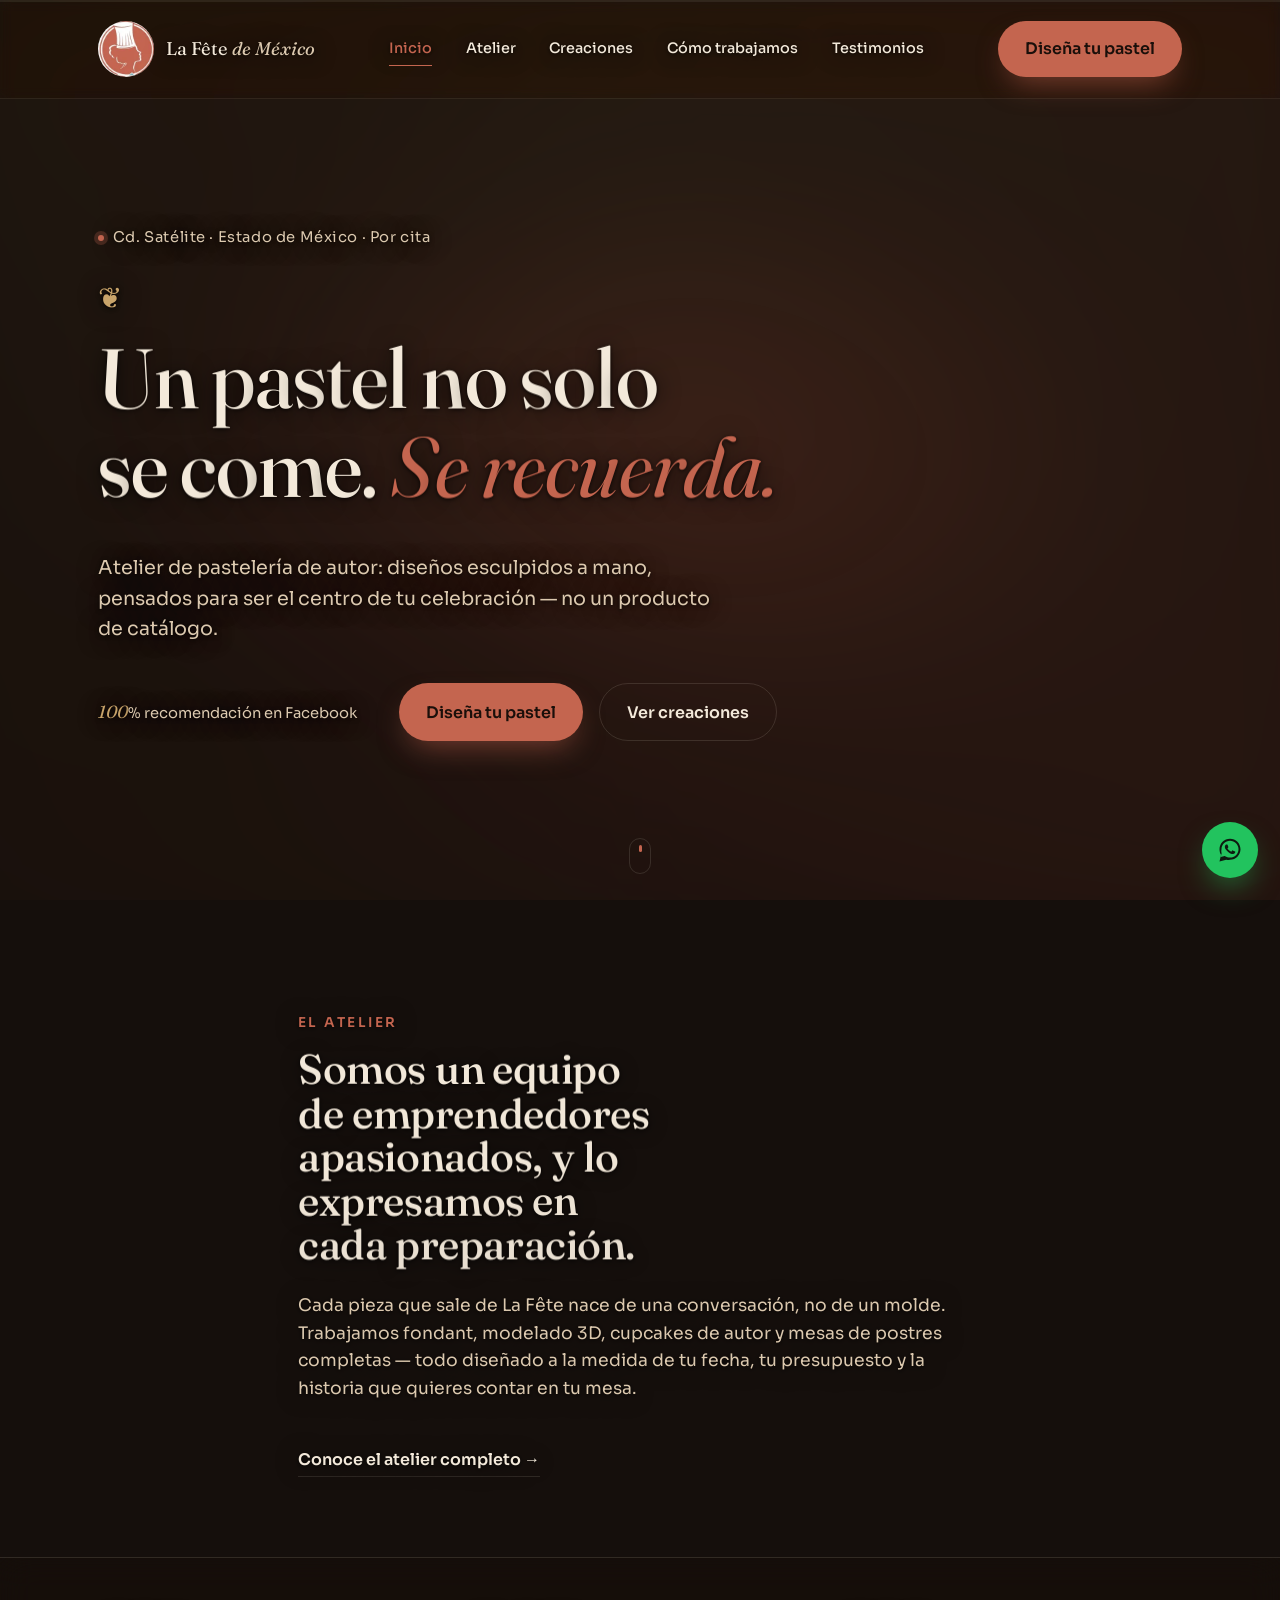
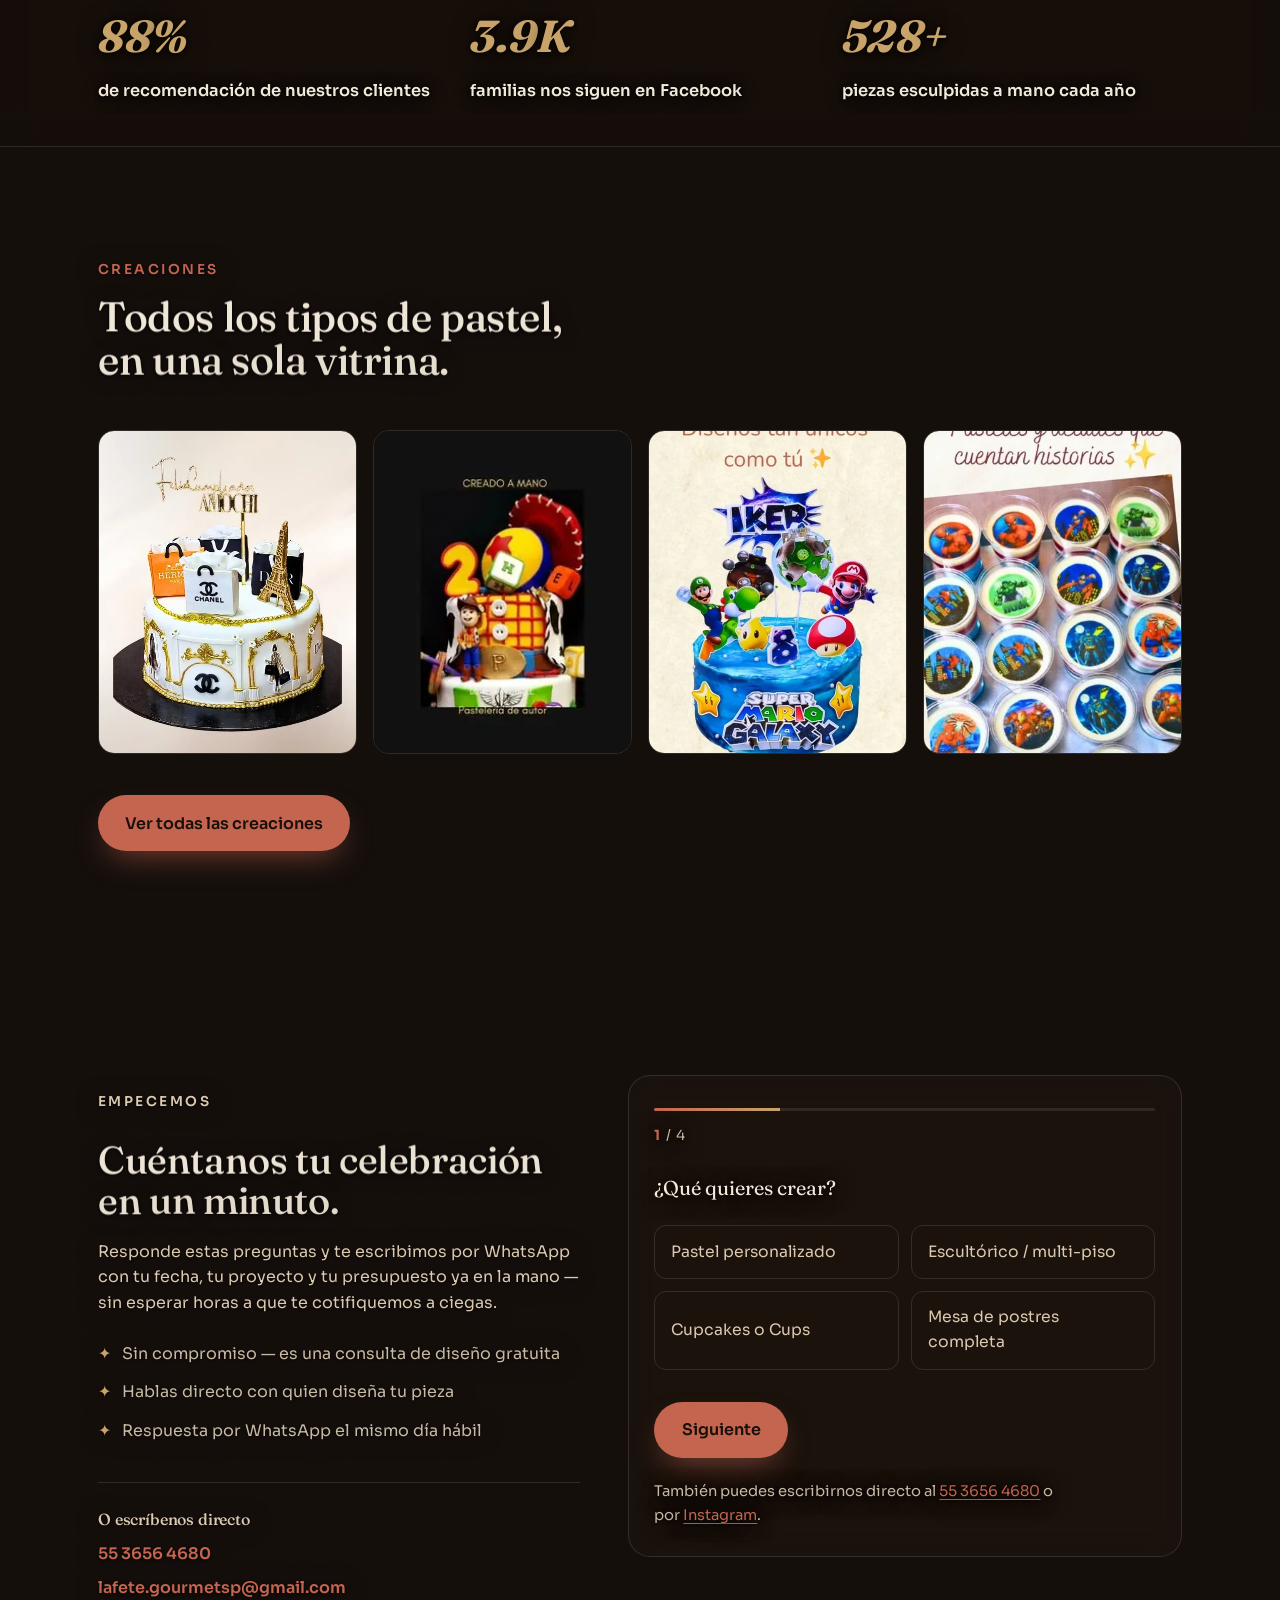
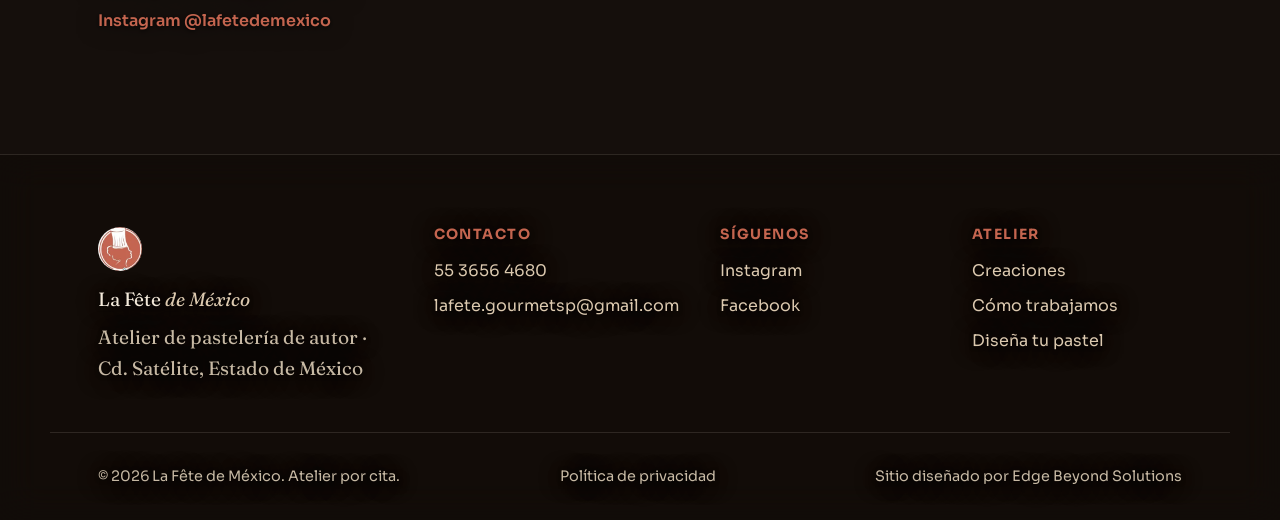
==== commit 8efef02c: "Incrementar tamaño del texto en versión móvil Incrementar tamaño del texto en versión móvil" ====
--- a/index.html
+++ b/index.html
@@ -33,7 +33,7 @@
 <link rel="preconnect" href="https://fonts.gstatic.com" crossorigin />
 <link rel="stylesheet" href="https://fonts.googleapis.com/css2?family=Fraunces:ital,opsz,wght@0,9..144,300;0,9..144,500;0,9..144,600;1,9..144,400;1,9..144,500&family=Sora:wght@300;400;500;600;700&display=swap" />
 
-<link rel="stylesheet" href="styles.css?v=20260926" />
+<link rel="stylesheet" href="styles.css?v=20260928" />
 <script type="application/ld+json">
 {
   "@context": "https://schema.org",
@@ -310,6 +310,6 @@
 <script defer src="lib/gsap.min.js"></script>
 <script defer src="lib/ScrollTrigger.min.js"></script>
 <script defer src="lib/manifest.js"></script>
-<script defer src="main.js?v=20260926"></script>
+<script defer src="main.js?v=20260928"></script>
 </body>
 </html>
--- a/styles.css
+++ b/styles.css
@@ -112,8 +112,8 @@
    ============================================================= */
 .kicker {
   font-family: var(--sans);
-  font-size: .72rem;
-  letter-spacing: .22em;
+  font-size: .85rem;
+  letter-spacing: .18em;
   text-transform: uppercase;
   color: var(--accent);
   font-weight: 600;
@@ -158,7 +158,7 @@
   display: inline-flex; align-items: center; justify-content: center; gap: .5rem;
   padding: .95rem 1.7rem;
   border-radius: 999px;
-  font-weight: 600; font-size: .92rem;
+  font-weight: 600; font-size: 1rem;
   transition: transform .45s var(--ease-soft), box-shadow .45s var(--ease-soft), background .3s var(--ease-out), color .3s var(--ease-out);
   white-space: nowrap;
 }
@@ -281,7 +281,7 @@
 }
 
 .hero-inner { position: relative; padding-block: 6rem 2rem; width: 100%; }
-.hero-meta { display: inline-flex; align-items: center; gap: .55rem; font-size: .8rem; letter-spacing: .04em; color: var(--cream-2); margin-bottom: 1.6rem; }
+.hero-meta { display: inline-flex; align-items: center; gap: .55rem; font-size: .92rem; letter-spacing: .04em; color: var(--cream-2); margin-bottom: 1.6rem; }
 .hero-meta .dot { width: 6px; height: 6px; border-radius: 50%; background: var(--accent); box-shadow: 0 0 0 4px rgba(196,101,79,.25); }
 .hero-glyph { display: block; font-size: 1.8rem; color: var(--gold); margin-bottom: .8rem; }
 .hero-title { font-size: clamp(2.6rem, 6.6vw, 5.4rem); max-width: 22ch; margin-bottom: 2.6rem; }
@@ -369,7 +369,7 @@
   position: relative; padding: 1.5rem 1.4rem 1.7rem;
   background: linear-gradient(180deg, rgba(15,10,7,0) 0%, rgba(15,10,7,.55) 35%, rgba(15,10,7,.78) 100%);
 }
-.show-card-meta span { display: block; font-size: .74rem; letter-spacing: .14em; text-transform: uppercase; font-weight: 700; color: var(--gold); margin-bottom: .5rem; text-shadow: 0 1px 4px rgba(0,0,0,.9), 0 2px 14px rgba(0,0,0,.75); }
+.show-card-meta span { display: block; font-size: .85rem; letter-spacing: .14em; text-transform: uppercase; font-weight: 700; color: var(--gold); margin-bottom: .5rem; text-shadow: 0 1px 4px rgba(0,0,0,.9), 0 2px 14px rgba(0,0,0,.75); }
 .show-card-meta h3 { font-size: 1.3rem; margin-bottom: .5rem; color: var(--cream); }
 .show-card-meta p { color: var(--cream); font-size: .96rem; text-shadow: 0 1px 4px rgba(0,0,0,.85), 0 2px 16px rgba(0,0,0,.7); }
 .show-card-dark { background: rgba(15,11,8,.32); }
@@ -430,13 +430,13 @@
 @supports not (backdrop-filter: blur(1px)) { .testi-card { background: var(--panel-2); } }
 .testi-card .quote-mark { font-family: var(--serif); font-style: italic; font-size: 2.2rem; color: var(--accent); line-height: 0; display: block; margin-bottom: .7rem; }
 .testi-card p { font-size: .92rem; line-height: 1.55; color: var(--cream); margin-bottom: 1.1rem; }
-.testi-card footer strong { display: block; font-size: .88rem; }
-.testi-card footer span { color: var(--cream-3); font-size: .78rem; }
+.testi-card footer strong { display: block; font-size: .96rem; }
+.testi-card footer span { color: var(--cream-3); font-size: .86rem; }
 
 .testimonios-badges { display: flex; flex-wrap: wrap; justify-content: center; gap: 1rem 2.6rem; margin-bottom: 1.4rem; }
 .badge { text-align: center; }
 .badge strong { display: block; font-family: var(--serif); font-style: italic; color: var(--gold); font-size: 1.7rem; }
-.badge span { color: var(--cream-3); font-size: .82rem; }
+.badge span { color: var(--cream-3); font-size: .92rem; }
 
 /* =============================================================
    12. Niveles / pricing-as-design
@@ -464,10 +464,10 @@
 .tier-card h3 { font-size: 1.4rem; margin-bottom: .8rem; }
 .tier-desc { color: var(--cream-2); font-size: .95rem; margin-bottom: 1.4rem; }
 .tier-card ul { display: grid; gap: .6rem; margin-bottom: 1.8rem; }
-.tier-card li { position: relative; padding-left: 1.3rem; font-size: .9rem; color: var(--cream-3); }
+.tier-card li { position: relative; padding-left: 1.3rem; font-size: .98rem; color: var(--cream-3); }
 .tier-card li::before { content: "—"; position: absolute; left: 0; color: var(--accent); }
 .tier-featured { background: linear-gradient(160deg, rgba(39,29,22,.36), rgba(44,28,20,.36)); border-color: rgba(201,164,106,.4); }
-.tier-flag { position: absolute; top: -13px; left: 1.8rem; background: var(--gold); color: #1a0f0a; font-size: .68rem; letter-spacing: .08em; text-transform: uppercase; font-weight: 700; padding: .35rem .8rem; border-radius: 999px; }
+.tier-flag { position: absolute; top: -13px; left: 1.8rem; background: var(--gold); color: #1a0f0a; font-size: .8rem; letter-spacing: .08em; text-transform: uppercase; font-weight: 700; padding: .35rem .8rem; border-radius: 999px; }
 @media (min-width: 960px) { .niveles-grid { grid-template-columns: repeat(3, 1fr); } .tier-featured { transform: translateY(-14px); } }
 
 /* =============================================================
@@ -479,7 +479,7 @@
 .disena-copy h2, .disena-title { font-size: clamp(1.7rem, 3.2vw, 2.4rem); margin-bottom: 1.2rem; }
 .disena-copy p { color: var(--cream-2); max-width: 46ch; margin-bottom: 1.6rem; }
 .disena-points { display: grid; gap: .8rem; }
-.disena-points li { position: relative; padding-left: 1.5rem; color: var(--cream-3); font-size: .92rem; }
+.disena-points li { position: relative; padding-left: 1.5rem; color: var(--cream-3); font-size: 1rem; }
 .disena-points li::before { content: "✦"; position: absolute; left: 0; color: var(--gold); }
 
 .wizard {
@@ -491,7 +491,7 @@
 @supports not (backdrop-filter: blur(1px)) { .wizard { background: var(--panel-2); } }
 .wizard-progress { height: 3px; background: rgba(243,233,218,.1); border-radius: 3px; margin-bottom: .8rem; overflow: hidden; }
 .wizard-progress span { display: block; height: 100%; width: 25%; background: linear-gradient(90deg, var(--accent), var(--gold)); transition: width .5s var(--ease-soft); }
-.wizard-step-label { font-size: .78rem; color: var(--cream-3); letter-spacing: .08em; margin-bottom: 1.6rem; }
+.wizard-step-label { font-size: .88rem; color: var(--cream-3); letter-spacing: .08em; margin-bottom: 1.6rem; }
 .wizard-step-label span { color: var(--accent); font-weight: 700; }
 
 .wizard-step { display: none; border: 0; padding: 0; }
@@ -499,12 +499,13 @@
 @keyframes stepIn { from { opacity: 0; transform: translateX(14px); } to { opacity: 1; transform: none; } }
 .wizard-step legend { font-family: var(--serif); font-size: 1.25rem; margin-bottom: 1.3rem; padding: 0; }
 
-.option-grid { display: grid; grid-template-columns: repeat(2, minmax(0, 1fr)); gap: .7rem; margin-bottom: 1rem; }
+.option-grid { display: grid; grid-template-columns: minmax(0, 1fr); gap: .7rem; margin-bottom: 1rem; }
+@media (min-width: 420px) { .option-grid { grid-template-columns: repeat(2, minmax(0, 1fr)); } }
 .option-card { min-width: 0; overflow-wrap: break-word; }
 .option-grid-2 { margin-top: 1.2rem; }
 .option-card {
   border: 1px solid var(--line); border-radius: 12px; padding: .85rem 1rem;
-  text-align: left; font-size: .88rem; color: var(--cream-2);
+  text-align: left; font-size: .98rem; color: var(--cream-2);
   transition: border-color .3s var(--ease-out), background .3s var(--ease-out), transform .3s var(--ease-soft);
 }
 .option-card:hover { border-color: var(--accent); transform: translateY(-2px); }
@@ -522,7 +523,7 @@
 }
 .field input:focus + label, .field input:not(:placeholder-shown) + label,
 .field textarea:focus + label, .field textarea:not(:placeholder-shown) + label {
-  top: .45rem; font-size: .68rem; letter-spacing: .1em; text-transform: uppercase; color: var(--accent);
+  top: .45rem; font-size: .76rem; letter-spacing: .08em; text-transform: uppercase; color: var(--accent);
 }
 .field input[type="date"] { color-scheme: dark; }
 
@@ -535,7 +536,7 @@
 .cta-form-spinner::after { content: ""; width: 16px; height: 16px; border: 2px solid rgba(26,15,10,.3); border-top-color: #1a0f0a; border-radius: 50%; animation: spin .8s linear infinite; }
 @keyframes spin { to { transform: rotate(360deg); } }
 
-.wizard-fallback { margin-top: 1.4rem; font-size: .82rem; color: var(--cream-3); }
+.wizard-fallback { margin-top: 1.4rem; font-size: .92rem; color: var(--cream-3); }
 .wizard-fallback a { color: var(--accent); text-decoration: underline; text-underline-offset: 3px; }
 
 @media (min-width: 960px) { .disena-grid { grid-template-columns: 1fr 1.15fr; align-items: start; } }
@@ -577,11 +578,11 @@
 .footer-brand img { border-radius: 50%; margin-bottom: .8rem; }
 .footer-brand p { font-family: var(--serif); font-size: 1.2rem; }
 .footer-brand em { font-style: italic; color: var(--cream-2); font-weight: 400; }
-.footer-tag { font-family: var(--sans); font-size: .82rem; color: var(--cream-3); margin-top: .5rem; }
-.footer-col h4 { font-size: .78rem; letter-spacing: .12em; text-transform: uppercase; color: var(--accent); margin-bottom: 1rem; font-family: var(--sans); font-weight: 700; }
-.footer-col a { display: block; color: var(--cream-2); font-size: .92rem; margin-bottom: .6rem; transition: color .3s; }
+.footer-tag { font-family: var(--sans); font-size: .92rem; color: var(--cream-3); margin-top: .5rem; }
+.footer-col h4 { font-size: .88rem; letter-spacing: .1em; text-transform: uppercase; color: var(--accent); margin-bottom: 1rem; font-family: var(--sans); font-weight: 700; }
+.footer-col a { display: block; color: var(--cream-2); font-size: 1rem; margin-bottom: .6rem; transition: color .3s; }
 .footer-col a:hover { color: var(--accent); }
-.footer-bottom { display: flex; flex-wrap: wrap; justify-content: space-between; align-items: center; gap: .8rem 1.6rem; padding-top: 2rem; border-top: 1px solid var(--line); font-size: .8rem; color: var(--cream-3); }
+.footer-bottom { display: flex; flex-wrap: wrap; justify-content: space-between; align-items: center; gap: .8rem 1.6rem; padding-top: 2rem; border-top: 1px solid var(--line); font-size: .9rem; color: var(--cream-3); }
 .footer-bottom-links a { color: var(--cream-3); transition: color .3s; }
 .footer-bottom-links a:hover { color: var(--accent); }
 @media (min-width: 720px) { .footer-grid { grid-template-columns: 1.4fr repeat(3, 1fr); } }
@@ -599,9 +600,6 @@
 /* =============================================================
    16. Responsive breakpoints (global overrides)
    ============================================================= */
-@media (min-width: 540px) {
-  .option-grid { grid-template-columns: repeat(2, 1fr); }
-}
 @media (min-width: 960px) {
   .disena-copy { padding-top: 1rem; }
 }
@@ -619,9 +617,9 @@
 }
 @supports not (backdrop-filter: blur(1px)) { .legal-panel { background: var(--panel-2); } }
 .legal-panel h1 { font-size: clamp(1.9rem, 4vw, 2.6rem); margin-bottom: .5rem; }
-.legal-updated { color: var(--cream-3); font-size: .85rem; margin-bottom: 2.2rem; }
+.legal-updated { color: var(--cream-3); font-size: .92rem; margin-bottom: 2.2rem; }
 .legal-panel h2 { font-size: 1.2rem; margin: 2rem 0 .7rem; }
-.legal-panel p { color: var(--cream-2); font-size: .96rem; line-height: 1.7; max-width: 62ch; }
+.legal-panel p { color: var(--cream-2); font-size: 1.02rem; line-height: 1.7; max-width: 62ch; }
 .legal-panel a { color: var(--accent); text-decoration: underline; text-underline-offset: 3px; }
 .legal-back { margin-top: 2.4rem; }
 
